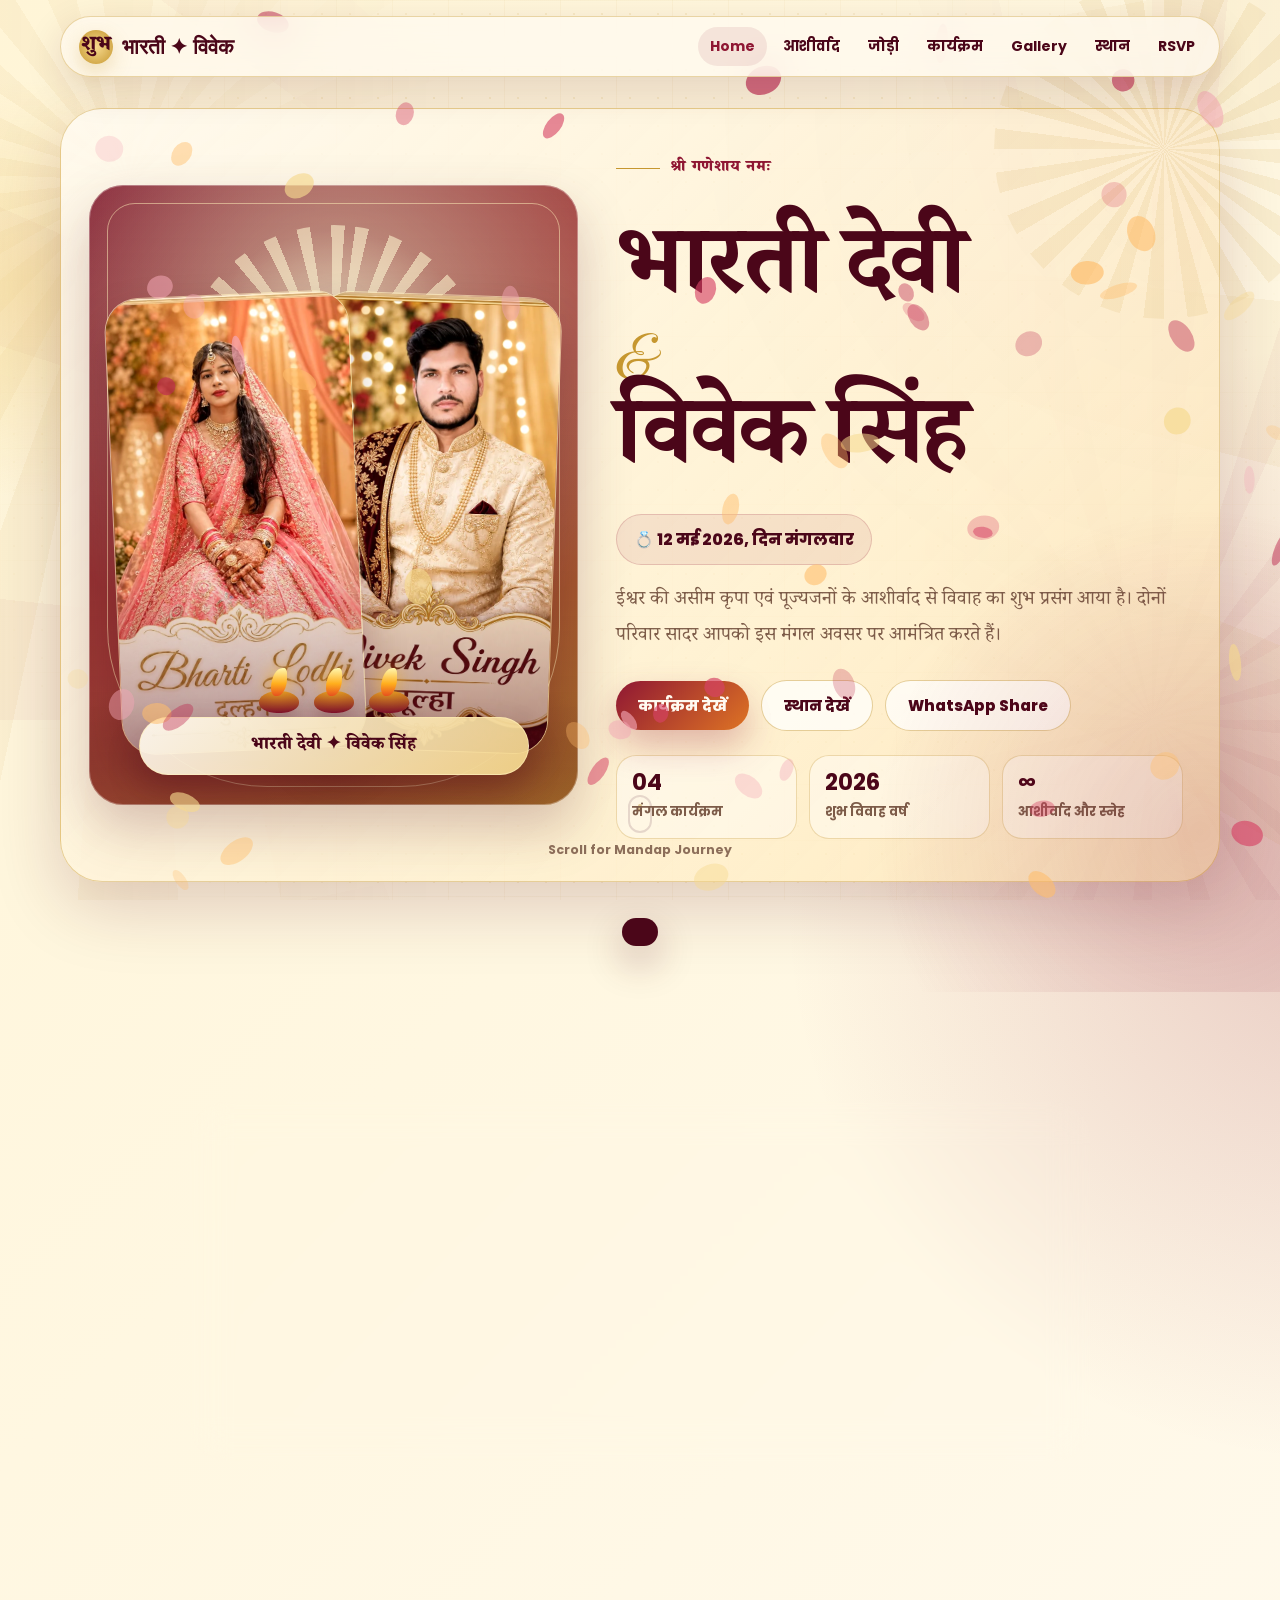
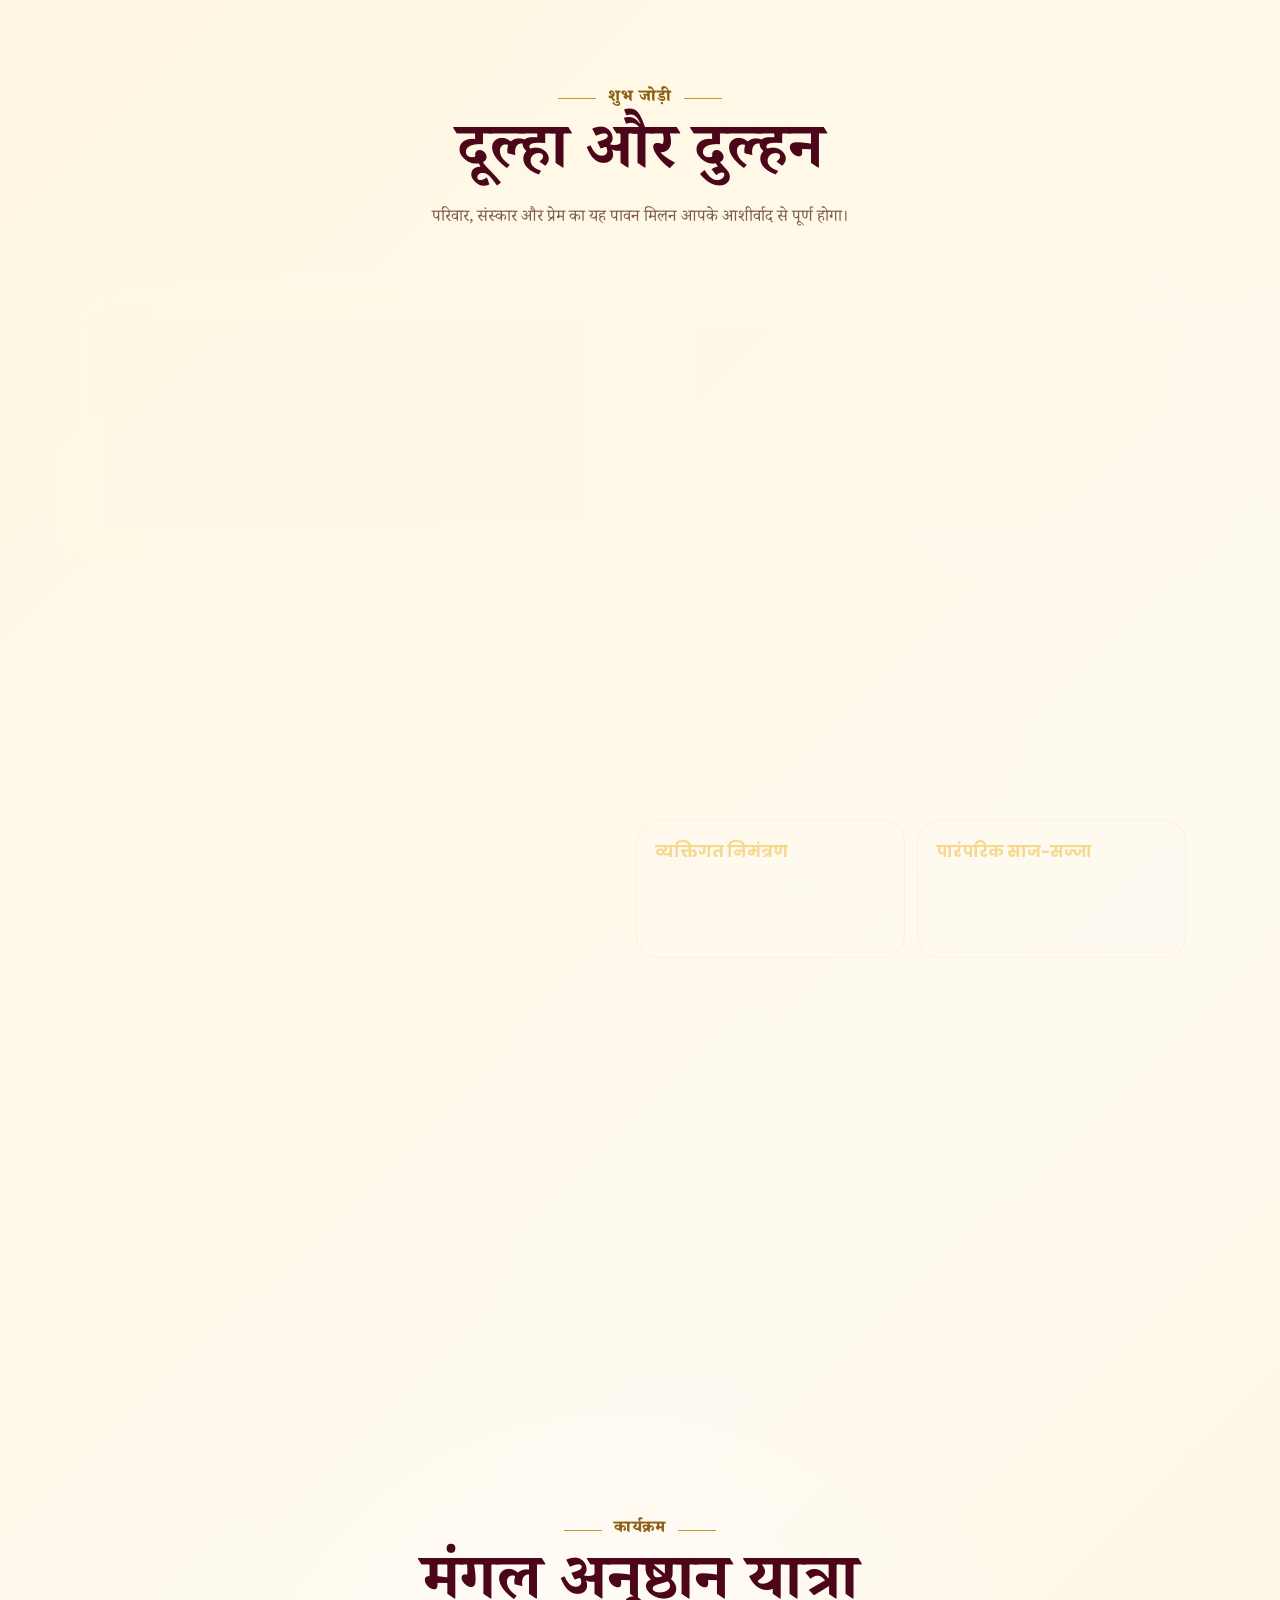
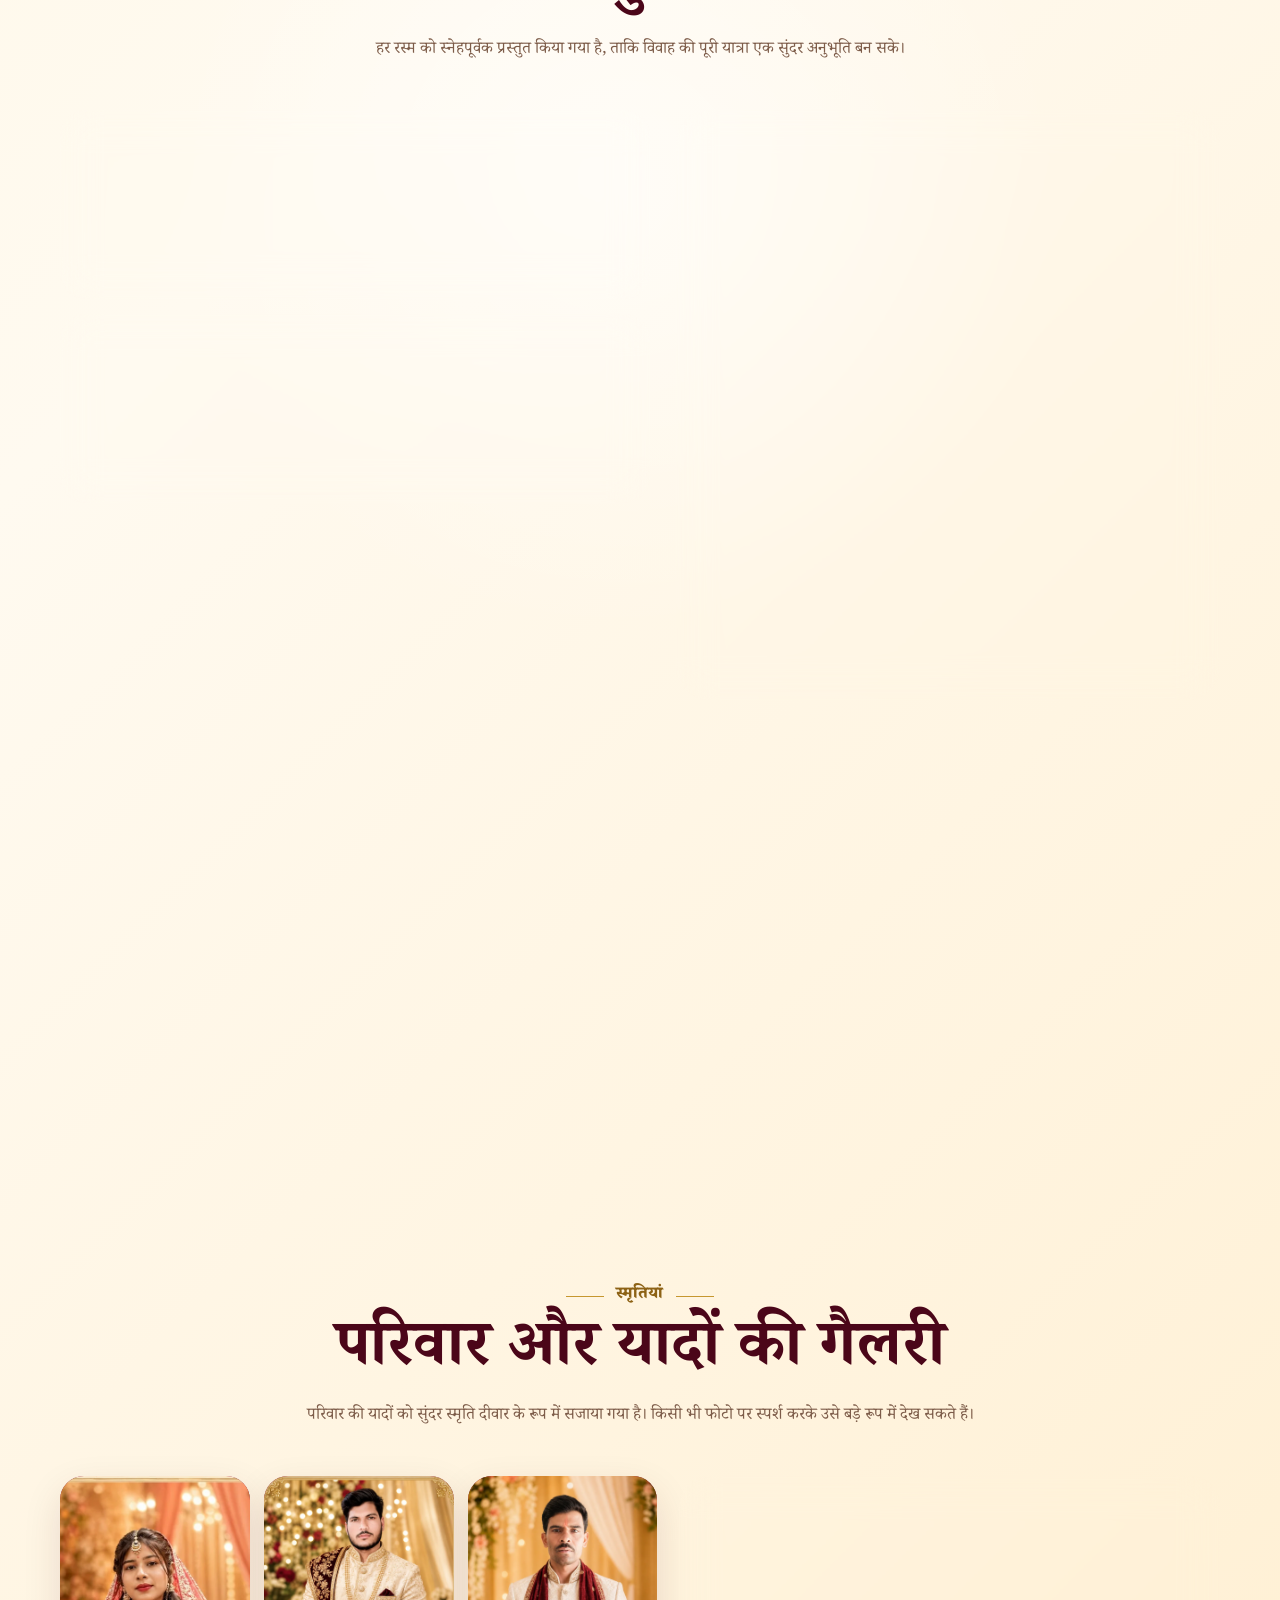
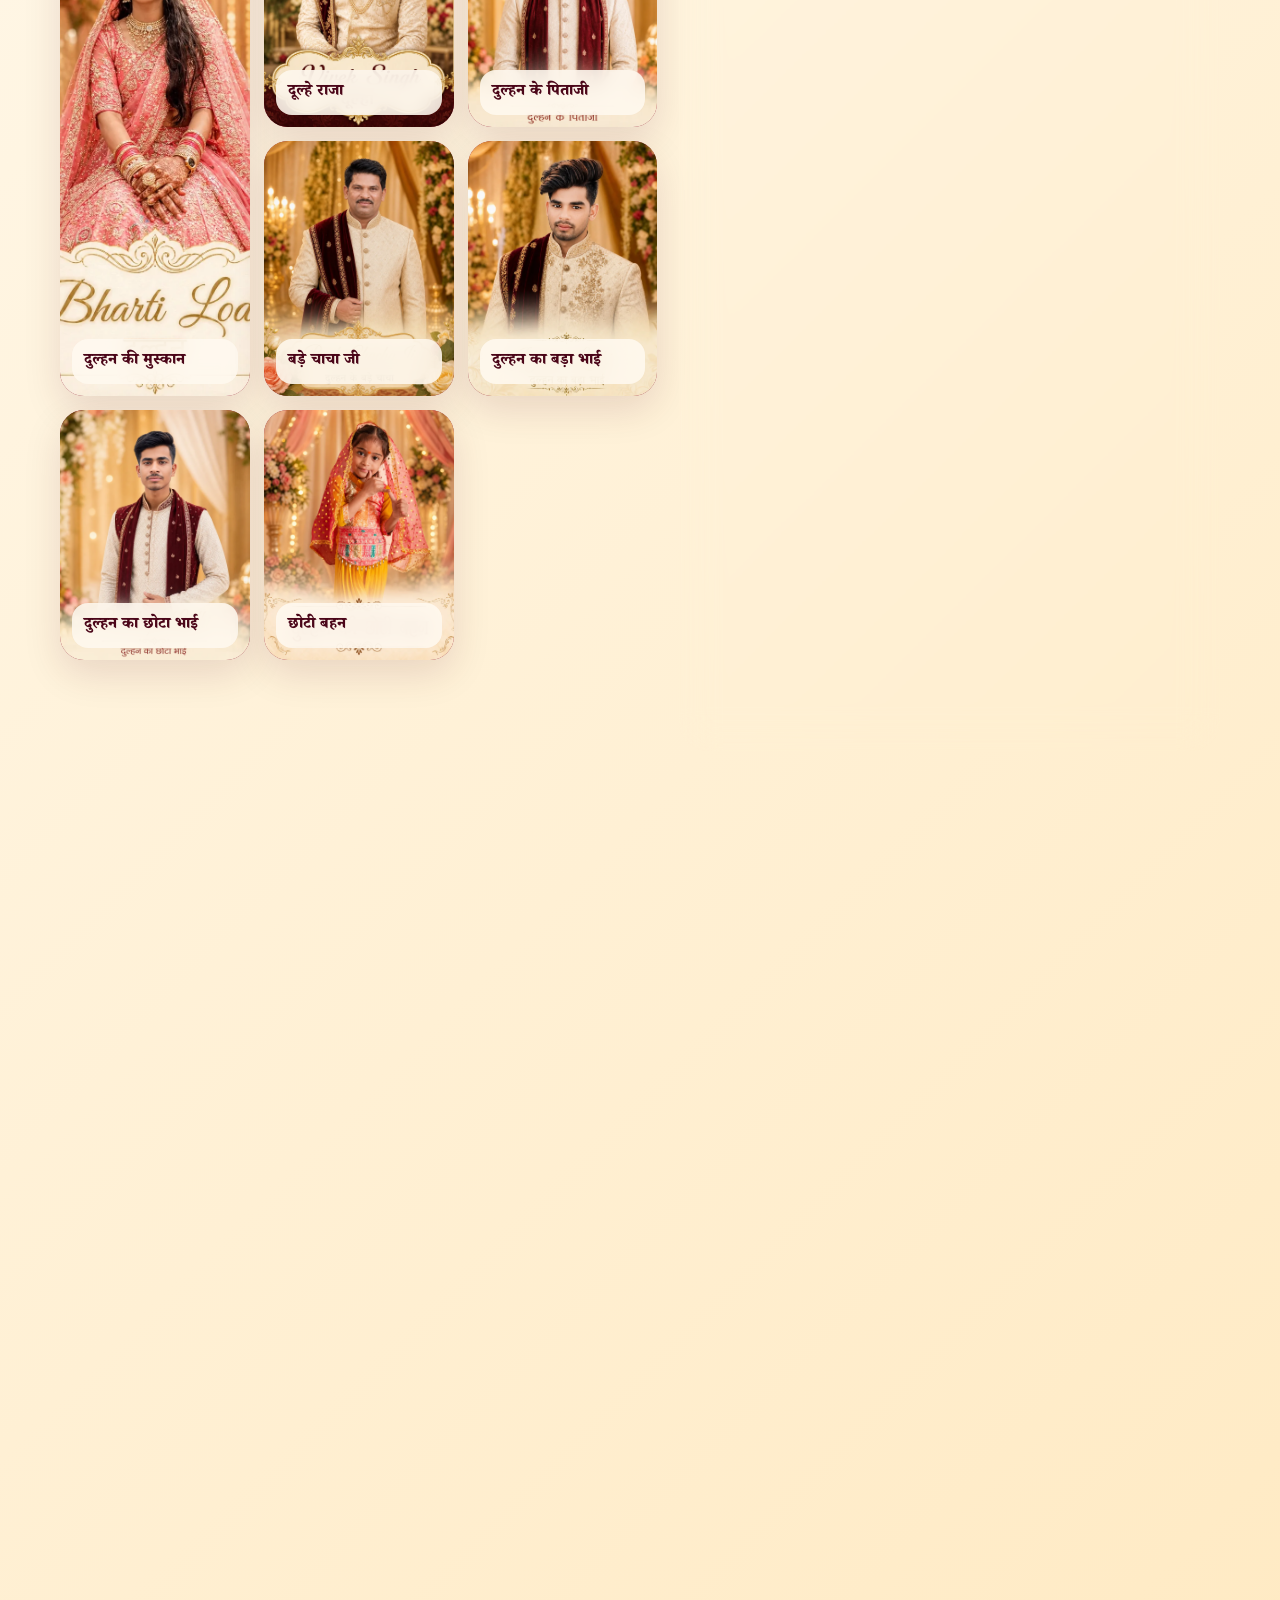
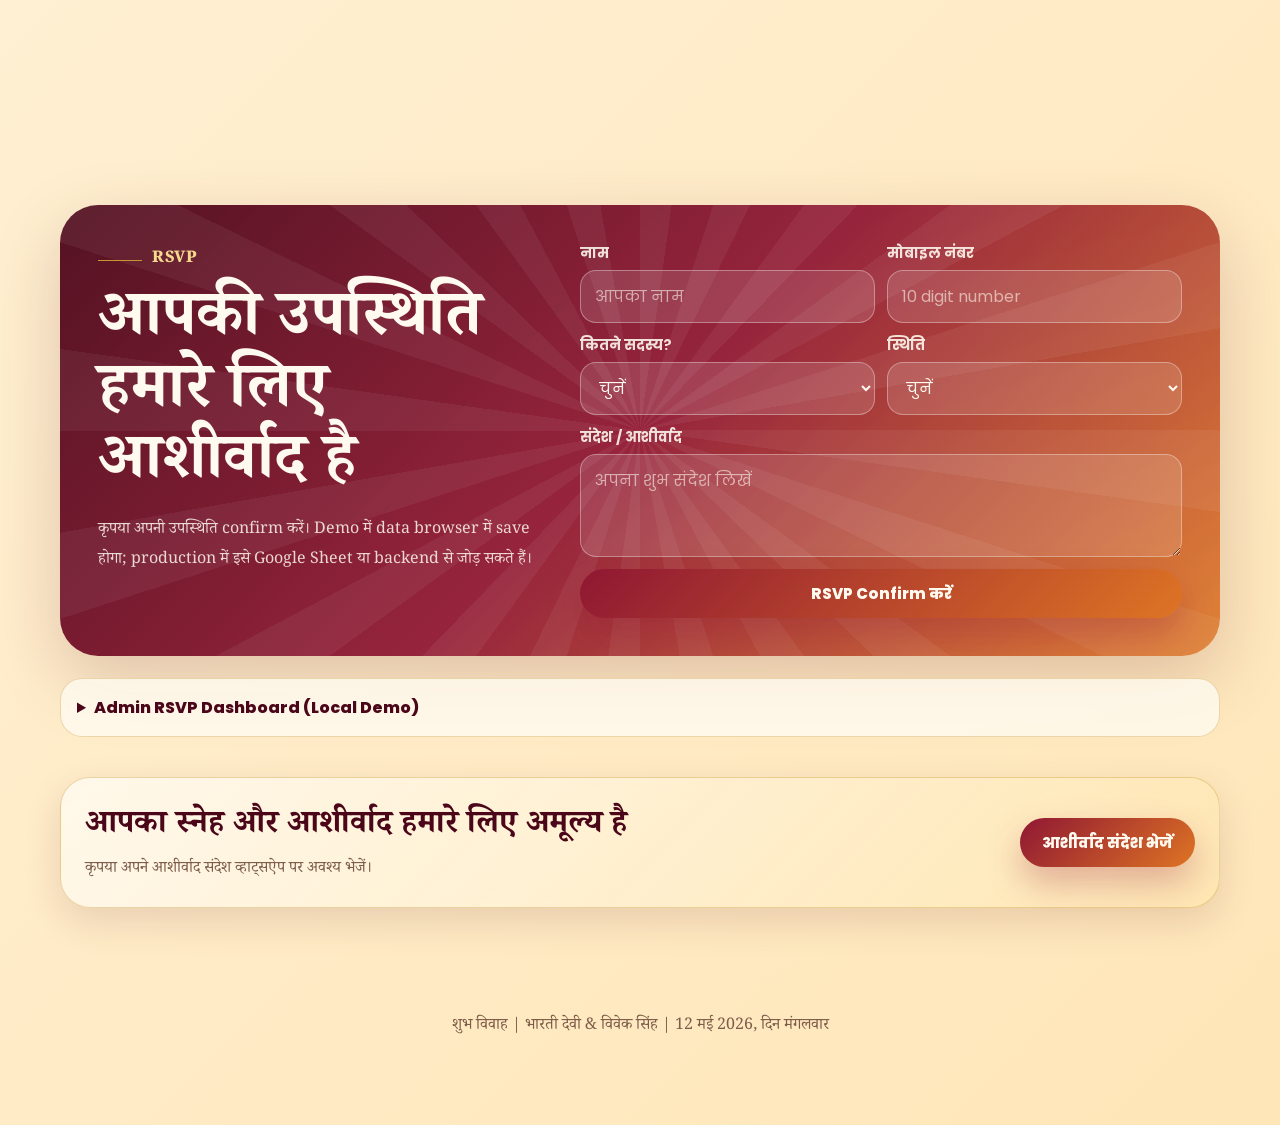
==== index.html @ b5662335 "Add index.html for GitHub Pages" ====
<!doctype html>
<html lang="hi">
  <head>
    <meta charset="UTF-8" />
    <meta name="viewport" content="width=device-width, initial-scale=1.0" />
    <meta
      name="description"
      content="भारती देवी और विवेक सिंह के शुभ विवाह का प्रीमियम डिजिटल निमंत्रण"
    />
    <meta name="theme-color" content="#5c0d22" />
    <title>भारती देवी & विवेक सिंह | Royal Wedding Invitation</title>
    <link rel="preconnect" href="https://fonts.googleapis.com" />
    <link rel="preconnect" href="https://fonts.gstatic.com" crossorigin />
    <link
      href="https://fonts.googleapis.com/css2?family=Cormorant+Garamond:wght@500;600;700&family=Great+Vibes&family=Noto+Serif+Devanagari:wght@400;500;600;700;800&family=Poppins:wght@300;400;500;600;700&display=swap"
      rel="stylesheet"
    />
    <!-- Google Analytics 4 -->
    <script
      async
      src="https://www.googletagmanager.com/gtag/js?id=G-B9P2CYPJGY"
    ></script>
    <script>
      window.dataLayer = window.dataLayer || [];
      function gtag() {
        dataLayer.push(arguments);
      }
      gtag("js", new Date());
      gtag("config", "G-B9P2CYPJGY");
    </script>
    <style>
      :root {
        --ivory: #fffaf0;
        --cream: #fff4d8;
        --sandal: #ffe5ae;
        --gold: #c6972f;
        --gold-soft: #f6d98e;
        --gold-dark: #8d6215;
        --maroon: #8f1733;
        --maroon-deep: #4b0619;
        --rose: #d64265;
        --orange: #de7424;
        --leaf: #31583a;
        --ink: #2b1719;
        --muted: #7d5c49;
        --line: rgba(198, 151, 47, 0.36);
        --glass: rgba(255, 250, 240, 0.82);
        --shadow: 0 24px 70px rgba(75, 6, 25, 0.18);
        --soft-shadow: 0 14px 38px rgba(75, 6, 25, 0.12);
        --radius-xl: 34px;
        --radius-lg: 26px;
        --section: 110px;
        --base-scale: 0;
        --pillar-scale: 0;
        --roof-scale: 0;
        --garland-scale: 0;
        --mandap-glow: 0.2;
        --rx: 0deg;
        --ry: 0deg;
      }

      * {
        box-sizing: border-box;
        margin: 0;
        padding: 0;
      }
      html {
        scroll-behavior: smooth;
      }
      body {
        min-height: 100vh;
        font-family:
          "Poppins",
          system-ui,
          -apple-system,
          BlinkMacSystemFont,
          "Segoe UI",
          sans-serif;
        color: var(--ink);
        background:
          radial-gradient(
            circle at 5% -10%,
            rgba(246, 217, 142, 0.8),
            transparent 32rem
          ),
          radial-gradient(
            circle at 105% 12%,
            rgba(143, 23, 51, 0.2),
            transparent 35rem
          ),
          radial-gradient(
            circle at 48% 45%,
            rgba(255, 255, 255, 0.58),
            transparent 28rem
          ),
          linear-gradient(135deg, #fff5d7 0%, #fffaf0 42%, #ffe6b8 100%);
        overflow-x: hidden;
      }
      body::before {
        content: "";
        position: fixed;
        inset: 0;
        z-index: -3;
        pointer-events: none;
        background-image:
          radial-gradient(
            circle at center,
            rgba(198, 151, 47, 0.12) 0 1px,
            transparent 1px
          ),
          linear-gradient(rgba(198, 151, 47, 0.055) 1px, transparent 1px),
          linear-gradient(90deg, rgba(198, 151, 47, 0.055) 1px, transparent 1px);
        background-size:
          28px 28px,
          56px 56px,
          56px 56px;
        mask-image: radial-gradient(
          circle at center,
          black 0 56%,
          transparent 88%
        );
      }
      body::after {
        content: "";
        position: fixed;
        inset: 0;
        z-index: -2;
        pointer-events: none;
        opacity: 0.5;
        background:
          repeating-conic-gradient(
            from 0deg at 10% 20%,
            rgba(198, 151, 47, 0.13) 0deg 8deg,
            transparent 8deg 16deg
          ),
          repeating-conic-gradient(
            from 18deg at 90% 80%,
            rgba(143, 23, 51, 0.08) 0deg 6deg,
            transparent 6deg 18deg
          );
        filter: blur(0.2px);
        mask-image: linear-gradient(
          90deg,
          black,
          transparent 36%,
          transparent 64%,
          black
        );
      }

      a {
        color: inherit;
      }
      img {
        max-width: 100%;
        display: block;
      }
      button,
      input,
      select,
      textarea {
        font: inherit;
      }
      ::selection {
        background: rgba(143, 23, 51, 0.18);
        color: var(--maroon-deep);
      }

      .skip-link {
        position: fixed;
        top: 12px;
        left: 12px;
        z-index: 2000;
        padding: 10px 14px;
        border-radius: 999px;
        background: var(--maroon-deep);
        color: var(--ivory);
        transform: translateY(-150%);
        transition: transform 0.2s ease;
      }
      .skip-link:focus {
        transform: translateY(0);
      }

      .opening-gate {
        position: fixed;
        inset: 0;
        display: grid;
        place-items: center;
        overflow: hidden;
        z-index: 1000;
        color: var(--ivory);
        background:
          radial-gradient(
            circle at 50% 35%,
            rgba(246, 217, 142, 0.28),
            transparent 20rem
          ),
          linear-gradient(145deg, #350610, #650d25 46%, #21070d);
        transition:
          opacity 900ms ease,
          visibility 900ms ease;
      }
      .opening-gate::before,
      .opening-gate::after {
        content: "";
        position: absolute;
        top: 0;
        bottom: 0;
        width: 52%;
        background:
          linear-gradient(
            90deg,
            rgba(20, 0, 6, 0.18),
            transparent 26%,
            rgba(255, 255, 255, 0.05) 50%,
            transparent 72%,
            rgba(20, 0, 6, 0.22)
          ),
          repeating-linear-gradient(
            90deg,
            rgba(255, 231, 167, 0.08) 0 2px,
            transparent 2px 46px
          ),
          linear-gradient(160deg, #5b0920, #9f1b3a 50%, #5c081f);
        box-shadow: inset 0 0 90px rgba(0, 0, 0, 0.32);
        transition: transform 1300ms cubic-bezier(0.77, 0, 0.18, 1);
      }
      .opening-gate::before {
        left: 0;
        transform-origin: left center;
      }
      .opening-gate::after {
        right: 0;
        transform-origin: right center;
      }
      body.invitation-open .opening-gate {
        opacity: 0;
        visibility: hidden;
        pointer-events: none;
      }
      body.invitation-open .opening-gate::before {
        transform: translateX(-104%);
      }
      body.invitation-open .opening-gate::after {
        transform: translateX(104%);
      }
      .opening-card {
        position: relative;
        z-index: 2;
        width: min(540px, calc(100% - 34px));
        padding: 36px 28px;
        text-align: center;
        border-radius: 30px;
        border: 1px solid rgba(246, 217, 142, 0.42);
        background: rgba(48, 6, 18, 0.48);
        backdrop-filter: blur(14px);
        box-shadow:
          0 30px 80px rgba(0, 0, 0, 0.36),
          inset 0 0 0 1px rgba(255, 255, 255, 0.08);
        animation: gateFloat 4.6s ease-in-out infinite;
      }
      .opening-card::before {
        content: "";
        position: absolute;
        inset: -52px;
        border-radius: 50%;
        background: repeating-conic-gradient(
          rgba(246, 217, 142, 0.18) 0deg 7deg,
          transparent 7deg 16deg
        );
        z-index: -1;
        animation: spin 28s linear infinite;
        mask-image: radial-gradient(
          circle,
          transparent 0 38%,
          black 39% 56%,
          transparent 57%
        );
      }
      .opening-om {
        width: 96px;
        height: 96px;
        margin: 0 auto 18px;
        display: grid;
        place-items: center;
        border-radius: 50%;
        font-family: "Noto Serif Devanagari", serif;
        font-size: 3.4rem;
        color: var(--maroon-deep);
        background: radial-gradient(
          circle at 35% 25%,
          #fff7ce,
          #dba943 60%,
          #9a6b17
        );
        box-shadow:
          0 0 36px rgba(246, 217, 142, 0.58),
          inset 0 0 0 2px rgba(93, 7, 31, 0.22);
      }
      .opening-card p {
        color: rgba(255, 250, 240, 0.78);
        line-height: 1.8;
      }
      .opening-card h2 {
        font-family: "Noto Serif Devanagari", serif;
        font-size: clamp(2.1rem, 7vw, 4.2rem);
        line-height: 1.08;
        margin-bottom: 10px;
        text-shadow: 0 10px 28px rgba(0, 0, 0, 0.26);
      }

      .scroll-progress {
        position: fixed;
        top: 0;
        left: 0;
        height: 4px;
        width: 0%;
        z-index: 900;
        background: linear-gradient(
          90deg,
          var(--gold),
          var(--rose),
          var(--orange)
        );
        box-shadow: 0 0 16px rgba(198, 151, 47, 0.8);
      }
      #petalCanvas {
        position: fixed;
        inset: 0;
        width: 100%;
        height: 100%;
        pointer-events: none;
        z-index: 20;
      }
      .cursor-glow {
        position: fixed;
        width: 280px;
        height: 280px;
        border-radius: 50%;
        pointer-events: none;
        z-index: -1;
        transform: translate(-50%, -50%);
        background: radial-gradient(
          circle,
          rgba(246, 217, 142, 0.26),
          transparent 65%
        );
        opacity: 0;
        transition: opacity 0.25s ease;
      }

      .container {
        width: min(1160px, calc(100% - 34px));
        margin: 0 auto;
      }
      section {
        position: relative;
        padding: var(--section) 0;
      }
      .section-heading {
        text-align: center;
        margin-bottom: 44px;
      }
      .section-heading .small {
        display: inline-flex;
        align-items: center;
        gap: 12px;
        margin-bottom: 8px;
        color: var(--gold-dark);
        font-family: "Noto Serif Devanagari", serif;
        font-weight: 800;
        letter-spacing: 0.04em;
      }
      .section-heading .small::before,
      .section-heading .small::after {
        content: "";
        width: 38px;
        height: 1px;
        background: var(--gold);
      }
      .section-heading h2 {
        font-family: "Noto Serif Devanagari", serif;
        font-size: clamp(2.15rem, 5vw, 4.6rem);
        line-height: 1.1;
        color: var(--maroon-deep);
        margin-bottom: 12px;
      }
      .section-heading p {
        max-width: 760px;
        margin: 0 auto;
        font-family: "Noto Serif Devanagari", serif;
        font-size: 1.04rem;
        color: var(--muted);
        line-height: 1.8;
      }
      .card {
        border: 1px solid var(--line);
        border-radius: var(--radius-lg);
        background: var(--glass);
        box-shadow: var(--soft-shadow);
        backdrop-filter: blur(18px);
      }
      .gold-frame {
        position: relative;
        overflow: hidden;
      }
      .gold-frame::before {
        content: "";
        position: absolute;
        inset: 10px;
        border-radius: calc(var(--radius-lg) - 9px);
        border: 1px solid rgba(198, 151, 47, 0.42);
        pointer-events: none;
      }
      .gold-frame::after {
        content: "";
        position: absolute;
        width: 220px;
        height: 220px;
        right: -100px;
        top: -100px;
        border-radius: 50%;
        background: repeating-conic-gradient(
          rgba(198, 151, 47, 0.18) 0deg 8deg,
          transparent 8deg 17deg
        );
        pointer-events: none;
        animation: spin 36s linear infinite;
      }

      .btn {
        position: relative;
        display: inline-flex;
        align-items: center;
        justify-content: center;
        gap: 8px;
        min-height: 46px;
        padding: 13px 22px;
        border-radius: 999px;
        border: none;
        cursor: pointer;
        text-decoration: none;
        font-weight: 800;
        font-size: 0.95rem;
        transition:
          transform 0.22s ease,
          box-shadow 0.22s ease,
          background 0.22s ease;
        isolation: isolate;
        overflow: hidden;
      }
      .btn::after {
        content: "";
        position: absolute;
        inset: 0;
        transform: translateX(-110%) skewX(-16deg);
        background: linear-gradient(
          90deg,
          transparent,
          rgba(255, 255, 255, 0.35),
          transparent
        );
        transition: transform 0.75s ease;
        z-index: -1;
      }
      .btn:hover::after {
        transform: translateX(110%) skewX(-16deg);
      }
      .btn:hover {
        transform: translateY(-3px);
      }
      .btn-primary {
        color: #fffaf0;
        background: linear-gradient(135deg, var(--maroon), var(--orange));
        box-shadow: 0 16px 34px rgba(143, 23, 51, 0.28);
      }
      .btn-secondary {
        color: var(--maroon-deep);
        border: 1px solid rgba(198, 151, 47, 0.46);
        background: rgba(255, 255, 255, 0.72);
      }
      .btn-dark {
        color: var(--ivory);
        background: rgba(75, 6, 25, 0.88);
        border: 1px solid rgba(246, 217, 142, 0.36);
      }
      .action-row {
        display: flex;
        flex-wrap: wrap;
        gap: 12px;
        align-items: center;
      }

      .nav {
        position: fixed;
        top: 16px;
        left: 50%;
        transform: translateX(-50%);
        width: min(1160px, calc(100% - 28px));
        z-index: 800;
        display: flex;
        align-items: center;
        justify-content: space-between;
        gap: 12px;
        padding: 10px 12px 10px 18px;
        border: 1px solid rgba(198, 151, 47, 0.38);
        border-radius: 999px;
        background: rgba(255, 250, 240, 0.74);
        backdrop-filter: blur(18px);
        box-shadow: 0 12px 38px rgba(75, 6, 25, 0.14);
      }
      .brand {
        display: inline-flex;
        align-items: center;
        gap: 9px;
        font-family: "Cormorant Garamond", serif;
        font-weight: 800;
        font-size: 1.32rem;
        color: var(--maroon-deep);
        text-decoration: none;
        white-space: nowrap;
      }
      .brand-mark {
        width: 34px;
        height: 34px;
        display: grid;
        place-items: center;
        border-radius: 50%;
        background: radial-gradient(circle, var(--gold-soft), var(--gold));
        color: var(--maroon-deep);
        font-family: "Noto Serif Devanagari", serif;
        box-shadow: 0 8px 20px rgba(198, 151, 47, 0.28);
      }
      .nav-links {
        display: flex;
        align-items: center;
        gap: 4px;
      }
      .nav-links a {
        padding: 9px 12px;
        border-radius: 999px;
        color: var(--maroon-deep);
        text-decoration: none;
        font-size: 0.88rem;
        font-weight: 700;
        transition:
          background 0.2s ease,
          color 0.2s ease;
      }
      .nav-links a:hover,
      .nav-links a.active {
        background: rgba(143, 23, 51, 0.09);
        color: var(--maroon);
      }
      .menu-toggle {
        display: none;
        width: 44px;
        height: 44px;
        border-radius: 50%;
        border: 1px solid var(--line);
        background: rgba(255, 255, 255, 0.82);
        color: var(--maroon-deep);
        font-size: 1.15rem;
        cursor: pointer;
      }

      .hero {
        min-height: 100vh;
        display: grid;
        align-items: center;
        padding-top: 108px;
        overflow: hidden;
      }
      .hero::before {
        content: "";
        position: absolute;
        inset: 8% auto auto -180px;
        width: 420px;
        height: 420px;
        border-radius: 50%;
        background: radial-gradient(
          circle,
          rgba(246, 217, 142, 0.52),
          transparent 70%
        );
        animation: slowPulse 6s ease-in-out infinite alternate;
      }
      .hero::after {
        content: "";
        position: absolute;
        right: -240px;
        bottom: -160px;
        width: 640px;
        height: 640px;
        border-radius: 50%;
        background: radial-gradient(
          circle,
          rgba(143, 23, 51, 0.18),
          transparent 72%
        );
        animation: slowPulse 7s ease-in-out infinite alternate-reverse;
      }
      .hero-shell {
        position: relative;
        display: grid;
        grid-template-columns: minmax(350px, 0.92fr) minmax(0, 1.08fr);
        gap: 38px;
        align-items: center;
        padding: 28px;
        border-radius: 42px;
        border: 1px solid rgba(198, 151, 47, 0.42);
        background:
          linear-gradient(
            135deg,
            rgba(255, 250, 240, 0.9),
            rgba(255, 232, 181, 0.72)
          ),
          radial-gradient(
            circle at top right,
            rgba(143, 23, 51, 0.12),
            transparent 40%
          );
        box-shadow: var(--shadow);
        transform-style: preserve-3d;
        transform: perspective(1300px) rotateX(var(--rx)) rotateY(var(--ry));
        transition: transform 0.15s ease;
      }
      .hero-shell .corner-motif {
        position: absolute;
        width: 340px;
        height: 340px;
        right: -115px;
        top: -130px;
        opacity: 0.33;
        border-radius: 50%;
        background: repeating-conic-gradient(
          rgba(198, 151, 47, 0.32) 0deg 7deg,
          transparent 7deg 15deg
        );
        animation: spin 42s linear infinite;
        pointer-events: none;
      }
      .hero-visual {
        position: relative;
        min-height: 620px;
        border-radius: 34px;
        overflow: hidden;
        background:
          linear-gradient(180deg, rgba(52, 7, 18, 0.18), rgba(52, 7, 18, 0.34)),
          radial-gradient(
            circle at 50% 22%,
            rgba(255, 244, 204, 0.78),
            transparent 22rem
          ),
          linear-gradient(145deg, #8f1733, #c24d42 52%, #d89a34);
        box-shadow:
          inset 0 0 0 1px rgba(255, 255, 255, 0.32),
          0 24px 54px rgba(75, 6, 25, 0.22);
        transform: translateZ(30px);
      }
      .hero-visual::before {
        content: "";
        position: absolute;
        inset: 18px;
        border: 1px solid rgba(255, 239, 185, 0.52);
        border-radius: 28px 28px 160px 160px;
        pointer-events: none;
      }
      .hero-visual::after {
        content: "";
        position: absolute;
        inset: auto -20% -6% -20%;
        height: 170px;
        background: radial-gradient(
          ellipse at center,
          rgba(75, 6, 25, 0.38),
          transparent 70%
        );
      }
      .sun-halo {
        position: absolute;
        top: 40px;
        left: 50%;
        width: 310px;
        height: 310px;
        transform: translateX(-50%);
        border-radius: 50%;
        background:
          repeating-conic-gradient(
            from 8deg,
            rgba(255, 236, 167, 0.58) 0deg 5deg,
            transparent 5deg 13deg
          ),
          radial-gradient(
            circle,
            rgba(255, 240, 177, 0.74),
            rgba(255, 240, 177, 0.16) 52%,
            transparent 68%
          );
        animation: spin 55s linear infinite;
        mix-blend-mode: screen;
      }
      .portrait-stage {
        position: absolute;
        inset: 78px 24px 54px;
        display: grid;
        align-items: end;
        justify-content: center;
        grid-template-columns: 1fr 1fr;
        gap: 0;
        z-index: 2;
      }
      .hero-person {
        position: relative;
        align-self: end;
        border-radius: 34px;
        overflow: hidden;
        border: 1px solid rgba(255, 239, 185, 0.55);
        background: rgba(255, 250, 240, 0.12);
        box-shadow: 0 22px 42px rgba(75, 6, 25, 0.28);
        transform: translateY(0) rotate(var(--rot));
        animation: portraitFloat 4.8s ease-in-out infinite alternate;
      }
      .hero-person img {
        width: 100%;
        height: 455px;
        object-fit: cover;
        object-position: center top;
        filter: saturate(1.05) contrast(1.02);
      }
      .hero-person.bride {
        --rot: -2.5deg;
        margin-right: -24px;
        z-index: 3;
      }
      .hero-person.groom {
        --rot: 2deg;
        margin-left: -24px;
        z-index: 2;
        animation-delay: -0.8s;
      }
      .hero-person::after {
        content: "";
        position: absolute;
        inset: 0;
        background: linear-gradient(
          180deg,
          transparent 58%,
          rgba(75, 6, 25, 0.45)
        );
        pointer-events: none;
      }
      .name-ribbon {
        position: absolute;
        left: 50%;
        bottom: 30px;
        z-index: 5;
        transform: translateX(-50%);
        width: min(84%, 390px);
        padding: 14px 18px;
        text-align: center;
        border-radius: 999px;
        border: 1px solid rgba(255, 239, 185, 0.62);
        background: linear-gradient(
          135deg,
          rgba(255, 250, 240, 0.92),
          rgba(246, 217, 142, 0.92)
        );
        color: var(--maroon-deep);
        box-shadow: 0 16px 34px rgba(75, 6, 25, 0.24);
        font-family: "Noto Serif Devanagari", serif;
        font-weight: 800;
        font-size: 1.12rem;
      }
      .diya-row {
        position: absolute;
        left: 50%;
        bottom: 92px;
        z-index: 4;
        display: flex;
        gap: 15px;
        transform: translateX(-50%);
      }
      .diya {
        width: 40px;
        height: 22px;
        border-radius: 50% 50% 45% 45%;
        background: linear-gradient(180deg, #d88e20, #7e0f2b);
        box-shadow: 0 12px 18px rgba(75, 6, 25, 0.26);
        position: relative;
      }
      .diya::before {
        content: "";
        position: absolute;
        left: 50%;
        top: -23px;
        width: 16px;
        height: 28px;
        transform: translateX(-50%);
        border-radius: 80% 20% 70% 30%;
        background: linear-gradient(180deg, #fff7ae, #ffae1d 56%, #e6501e);
        filter: drop-shadow(0 0 10px rgba(255, 186, 36, 0.82));
        animation: flame 1.4s ease-in-out infinite alternate;
      }
      .hero-content {
        position: relative;
        z-index: 2;
        transform: translateZ(45px);
        padding: 14px 8px 14px 0;
      }
      .eyebrow {
        display: inline-flex;
        align-items: center;
        gap: 10px;
        color: var(--maroon);
        font-family: "Noto Serif Devanagari", serif;
        font-weight: 800;
        letter-spacing: 0.04em;
        margin-bottom: 14px;
      }
      .eyebrow::before {
        content: "";
        width: 44px;
        height: 1px;
        background: var(--gold);
      }
      .personal-greeting {
        min-height: 30px;
        margin-bottom: 5px;
        color: var(--gold-dark);
        font-family: "Noto Serif Devanagari", serif;
        font-weight: 700;
      }
      .hero h1 {
        font-family: "Noto Serif Devanagari", serif;
        color: var(--maroon-deep);
        font-size: clamp(3.1rem, 7.6vw, 7.2rem);
        line-height: 0.98;
        margin-bottom: 18px;
        letter-spacing: -0.035em;
      }
      .hero h1 .amp {
        display: block;
        font-family: "Great Vibes", cursive;
        font-weight: 400;
        font-size: 0.62em;
        color: var(--gold);
        margin: 8px 0;
        letter-spacing: 0;
      }
      .date-pill {
        display: inline-flex;
        align-items: center;
        gap: 10px;
        margin-bottom: 18px;
        padding: 12px 17px;
        border-radius: 999px;
        border: 1px solid rgba(143, 23, 51, 0.18);
        background: rgba(143, 23, 51, 0.08);
        color: var(--maroon-deep);
        font-weight: 800;
      }
      .hero-subtitle {
        max-width: 640px;
        margin-bottom: 24px;
        font-family: "Noto Serif Devanagari", serif;
        color: var(--muted);
        font-size: clamp(1.05rem, 1.5vw, 1.22rem);
        line-height: 1.9;
      }
      .hero-stats {
        display: grid;
        grid-template-columns: repeat(3, minmax(0, 1fr));
        gap: 12px;
        margin-top: 24px;
      }
      .stat-card {
        padding: 15px;
        border-radius: 20px;
        border: 1px solid rgba(198, 151, 47, 0.32);
        background: rgba(255, 255, 255, 0.42);
      }
      .stat-card strong {
        display: block;
        color: var(--maroon-deep);
        font-size: 1.42rem;
        line-height: 1;
        margin-bottom: 5px;
      }
      .stat-card span {
        color: var(--muted);
        font-size: 0.82rem;
        font-weight: 700;
      }
      .scroll-cue {
        position: absolute;
        left: 50%;
        bottom: 22px;
        transform: translateX(-50%);
        display: grid;
        justify-items: center;
        gap: 8px;
        color: var(--muted);
        font-size: 0.78rem;
        font-weight: 700;
        opacity: 0.88;
      }
      .scroll-cue i {
        width: 24px;
        height: 38px;
        border: 2px solid rgba(75, 6, 25, 0.28);
        border-radius: 999px;
        position: relative;
      }
      .scroll-cue i::before {
        content: "";
        position: absolute;
        left: 50%;
        top: 7px;
        width: 4px;
        height: 7px;
        border-radius: 999px;
        background: var(--gold);
        transform: translateX(-50%);
        animation: wheel 1.5s ease-in-out infinite;
      }

      .blessing-card {
        position: relative;
        max-width: 900px;
        margin: 0 auto;
        padding: 44px;
        text-align: center;
        border-radius: 36px;
        overflow: hidden;
      }
      .blessing-card::before {
        content: "";
        position: absolute;
        left: 50%;
        top: -120px;
        width: 360px;
        height: 360px;
        border-radius: 50%;
        transform: translateX(-50%);
        background: radial-gradient(
          circle,
          rgba(246, 217, 142, 0.46),
          transparent 70%
        );
        pointer-events: none;
      }
      .om-symbol {
        position: relative;
        width: 96px;
        height: 96px;
        margin: 0 auto 20px;
        display: grid;
        place-items: center;
        border-radius: 50%;
        font-family: "Noto Serif Devanagari", serif;
        font-size: 3.2rem;
        color: var(--maroon);
        background: radial-gradient(
          circle at 38% 32%,
          #fff7d5,
          #f2c96b 62%,
          #b17a1c
        );
        box-shadow:
          0 0 0 8px rgba(198, 151, 47, 0.12),
          0 20px 42px rgba(198, 151, 47, 0.24);
      }
      .mantra {
        position: relative;
        font-family: "Noto Serif Devanagari", serif;
        font-size: clamp(1.28rem, 2.4vw, 1.86rem);
        line-height: 1.85;
        color: var(--maroon-deep);
        font-weight: 800;
      }
      .muted-text {
        font-family: "Noto Serif Devanagari", serif;
        color: var(--muted);
        line-height: 1.8;
        margin-top: 14px;
      }

      .couple-grid {
        display: grid;
        grid-template-columns: repeat(2, minmax(0, 1fr));
        gap: 24px;
      }
      .person-card {
        position: relative;
        display: grid;
        grid-template-columns: 190px 1fr;
        gap: 24px;
        align-items: center;
        padding: 24px;
        border-radius: 32px;
        overflow: hidden;
      }
      .person-card:hover .person-photo img {
        transform: scale(1.04);
      }
      .person-photo {
        position: relative;
        aspect-ratio: 4 / 5;
        border-radius: 999px 999px 28px 28px;
        overflow: hidden;
        border: 1px solid rgba(198, 151, 47, 0.48);
        box-shadow: 0 18px 36px rgba(75, 6, 25, 0.16);
        background: linear-gradient(140deg, var(--maroon), var(--gold));
      }
      .person-photo img {
        width: 100%;
        height: 100%;
        object-fit: cover;
        object-position: center top;
        transition: transform 0.7s ease;
      }
      .person-copy h3 {
        font-family: "Noto Serif Devanagari", serif;
        font-size: clamp(1.7rem, 3vw, 2.45rem);
        color: var(--maroon-deep);
        line-height: 1.2;
        margin-bottom: 10px;
      }
      .person-copy p {
        font-family: "Noto Serif Devanagari", serif;
        color: var(--muted);
        line-height: 1.76;
      }
      .person-badge {
        display: inline-flex;
        align-items: center;
        gap: 7px;
        margin-bottom: 10px;
        color: var(--gold-dark);
        font-weight: 800;
        font-size: 0.86rem;
      }

      .story-card {
        display: grid;
        grid-template-columns: 0.95fr 1.05fr;
        gap: 26px;
        align-items: stretch;
        padding: 24px;
        border-radius: 38px;
        overflow: hidden;
        background:
          linear-gradient(
            135deg,
            rgba(75, 6, 25, 0.94),
            rgba(143, 23, 51, 0.88)
          ),
          radial-gradient(
            circle at top right,
            rgba(246, 217, 142, 0.35),
            transparent 24rem
          );
        color: var(--ivory);
        box-shadow: var(--shadow);
      }
      .story-copy {
        padding: 28px 24px;
        align-self: center;
      }
      .story-copy h2 {
        font-family: "Noto Serif Devanagari", serif;
        font-size: clamp(2.1rem, 5vw, 4.4rem);
        line-height: 1.1;
        margin-bottom: 16px;
      }
      .story-copy p {
        font-family: "Noto Serif Devanagari", serif;
        line-height: 1.85;
        color: rgba(255, 250, 240, 0.84);
      }
      .feature-list {
        display: grid;
        grid-template-columns: repeat(2, minmax(0, 1fr));
        gap: 12px;
        padding: 10px;
      }
      .feature-card {
        padding: 18px;
        border-radius: 22px;
        border: 1px solid rgba(246, 217, 142, 0.26);
        background: rgba(255, 255, 255, 0.08);
        backdrop-filter: blur(10px);
      }
      .feature-card strong {
        display: block;
        margin-bottom: 7px;
        color: var(--gold-soft);
      }
      .feature-card span {
        color: rgba(255, 250, 240, 0.76);
        font-size: 0.88rem;
        line-height: 1.55;
      }

      .ritual-layout {
        display: grid;
        grid-template-columns: minmax(0, 1.04fr) minmax(320px, 0.96fr);
        gap: 26px;
        align-items: start;
      }
      .ritual-list {
        display: grid;
        gap: 16px;
      }
      .ritual-card {
        position: relative;
        display: grid;
        grid-template-columns: auto 1fr;
        gap: 16px;
        padding: 20px;
        border-radius: 26px;
        overflow: hidden;
        transition:
          transform 0.25s ease,
          box-shadow 0.25s ease;
      }
      .ritual-card:hover {
        transform: translateY(-6px);
        box-shadow: 0 22px 48px rgba(75, 6, 25, 0.14);
      }
      .ritual-icon {
        width: 58px;
        height: 58px;
        display: grid;
        place-items: center;
        border-radius: 20px;
        background: rgba(143, 23, 51, 0.09);
        font-size: 1.8rem;
        box-shadow: inset 0 0 0 1px rgba(198, 151, 47, 0.22);
      }
      .ritual-card h3 {
        font-family: "Noto Serif Devanagari", serif;
        color: var(--maroon-deep);
        font-size: 1.55rem;
        margin-bottom: 4px;
      }
      .ritual-meta {
        color: var(--maroon);
        font-weight: 800;
        font-size: 0.94rem;
        margin-bottom: 7px;
      }
      .ritual-card p {
        font-family: "Noto Serif Devanagari", serif;
        color: var(--muted);
        line-height: 1.72;
      }
      .mini-actions {
        margin-top: 12px;
        display: flex;
        gap: 8px;
        flex-wrap: wrap;
      }
      .mini-btn {
        display: inline-flex;
        align-items: center;
        min-height: 34px;
        padding: 7px 11px;
        border-radius: 999px;
        border: 1px solid rgba(198, 151, 47, 0.36);
        background: rgba(255, 255, 255, 0.62);
        color: var(--maroon-deep);
        text-decoration: none;
        font-weight: 800;
        font-size: 0.78rem;
      }
      .mandap-panel {
        position: sticky;
        top: 102px;
        padding: 22px;
        border-radius: 34px;
        overflow: hidden;
        min-height: 590px;
        display: grid;
        place-items: center;
      }
      .mandap-scene {
        position: relative;
        width: min(100%, 450px);
        aspect-ratio: 1 / 1.12;
        border-radius: 30px;
        overflow: hidden;
        border: 1px solid rgba(198, 151, 47, 0.36);
        background:
          linear-gradient(
            180deg,
            rgba(255, 246, 219, 0.94),
            rgba(255, 225, 164, 0.68)
          ),
          radial-gradient(
            circle at 50% 40%,
            rgba(143, 23, 51, 0.14),
            transparent 54%
          );
        box-shadow: inset 0 0 80px rgba(198, 151, 47, 0.14);
      }
      .mandap-scene::before {
        content: "";
        position: absolute;
        left: 50%;
        top: 42%;
        width: 280px;
        height: 280px;
        border-radius: 50%;
        transform: translate(-50%, -50%);
        opacity: var(--mandap-glow);
        background: radial-gradient(
          circle,
          rgba(246, 217, 142, 0.8),
          transparent 70%
        );
        transition: opacity 0.2s ease;
      }
      .mandap-sun {
        position: absolute;
        left: 50%;
        top: 42px;
        width: 270px;
        height: 270px;
        border-radius: 50%;
        transform: translateX(-50%);
        opacity: 0.22;
        background: repeating-conic-gradient(
          rgba(198, 151, 47, 0.5) 0deg 5deg,
          transparent 5deg 12deg
        );
        animation: spin 48s linear infinite;
      }
      .mandap-base {
        position: absolute;
        left: 12%;
        right: 12%;
        bottom: 68px;
        height: 26px;
        border-radius: 999px;
        background: linear-gradient(180deg, #a62a45, #5b0a20);
        transform: scaleX(var(--base-scale));
        transform-origin: center;
        box-shadow: 0 14px 24px rgba(75, 6, 25, 0.22);
      }
      .mandap-pillar {
        position: absolute;
        bottom: 94px;
        width: 18px;
        height: 210px;
        border-radius: 999px;
        background: linear-gradient(90deg, #9f6a17, #f3cf7a 42%, #9f6a17);
        transform: scaleY(var(--pillar-scale));
        transform-origin: bottom;
        box-shadow: 0 0 22px rgba(198, 151, 47, 0.2);
      }
      .mandap-pillar::before,
      .mandap-pillar::after {
        content: "";
        position: absolute;
        left: 50%;
        transform: translateX(-50%);
        width: 38px;
        height: 14px;
        border-radius: 999px;
        background: linear-gradient(180deg, #f6d98e, #9f6a17);
      }
      .mandap-pillar::before {
        top: -7px;
      }
      .mandap-pillar::after {
        bottom: -7px;
      }
      .mp1 {
        left: 19%;
      }
      .mp2 {
        left: 36%;
      }
      .mp3 {
        right: 36%;
      }
      .mp4 {
        right: 19%;
      }
      .mandap-roof {
        position: absolute;
        left: 16%;
        right: 16%;
        bottom: 303px;
        height: 32px;
        border-radius: 22px 22px 9px 9px;
        background: linear-gradient(180deg, #f7db91, #c18729 56%, #8f1733);
        transform: scaleX(var(--roof-scale));
        transform-origin: center;
        box-shadow: 0 18px 30px rgba(75, 6, 25, 0.18);
      }
      .mandap-roof::before {
        content: "";
        position: absolute;
        left: 50%;
        top: -58px;
        width: 78%;
        height: 64px;
        transform: translateX(-50%);
        clip-path: polygon(50% 0, 100% 100%, 0 100%);
        background: linear-gradient(180deg, #f8dfa0, #b87322 78%);
      }
      .garland {
        position: absolute;
        left: 22%;
        right: 22%;
        bottom: 270px;
        height: 18px;
        border-radius: 999px;
        transform: scaleX(var(--garland-scale));
        opacity: var(--garland-scale);
        background: repeating-radial-gradient(
          circle at 10px 50%,
          #e44368 0 5px,
          #f2c75c 5px 9px,
          transparent 9px 18px
        );
        filter: drop-shadow(0 8px 8px rgba(75, 6, 25, 0.14));
      }
      .mandap-couple {
        position: absolute;
        left: 50%;
        bottom: 96px;
        display: flex;
        gap: 14px;
        transform: translateX(-50%);
        opacity: calc(var(--garland-scale));
        transition: opacity 0.2s ease;
      }
      .mini-person {
        width: 48px;
        height: 78px;
        border-radius: 999px 999px 12px 12px;
        background: linear-gradient(180deg, #f5d291, var(--maroon));
        box-shadow: 0 10px 18px rgba(75, 6, 25, 0.16);
        position: relative;
      }
      .mini-person::before {
        content: "";
        position: absolute;
        left: 50%;
        top: 10px;
        width: 20px;
        height: 20px;
        transform: translateX(-50%);
        border-radius: 50%;
        background: #f0c6a7;
      }
      .mandap-flames {
        position: absolute;
        left: 50%;
        bottom: 78px;
        transform: translateX(-50%);
        display: flex;
        gap: 96px;
        opacity: var(--garland-scale);
      }

      .countdown-wrap {
        display: grid;
        grid-template-columns: repeat(4, minmax(0, 1fr));
        gap: 14px;
        margin-top: 28px;
      }
      .count-box {
        padding: 20px 14px;
        text-align: center;
        border-radius: 24px;
        border: 1px solid rgba(143, 23, 51, 0.14);
        background: rgba(143, 23, 51, 0.07);
      }
      .count-box strong {
        display: block;
        color: var(--maroon-deep);
        font-size: clamp(2rem, 4vw, 3.4rem);
        line-height: 1;
      }
      .count-box span {
        display: block;
        margin-top: 8px;
        color: var(--muted);
        text-transform: uppercase;
        letter-spacing: 0.08em;
        font-size: 0.8rem;
        font-weight: 800;
      }

      .gallery-layout {
        display: grid;
        grid-template-columns: 1.05fr 0.95fr;
        gap: 22px;
        align-items: start;
      }
      .gallery-grid {
        display: grid;
        grid-template-columns: repeat(3, minmax(0, 1fr));
        gap: 14px;
      }
      .gallery-item {
        position: relative;
        border: none;
        border-radius: 24px;
        overflow: hidden;
        min-height: 250px;
        cursor: zoom-in;
        background: var(--maroon);
        box-shadow: var(--soft-shadow);
      }
      .gallery-item:nth-child(1) {
        grid-row: span 2;
        min-height: 520px;
      }
      .gallery-item img {
        width: 100%;
        height: 100%;
        object-fit: cover;
        object-position: center top;
        transition: transform 0.9s ease;
      }
      .gallery-item:hover img {
        transform: scale(1.08);
      }
      .gallery-caption {
        position: absolute;
        left: 12px;
        right: 12px;
        bottom: 12px;
        padding: 10px 12px;
        border-radius: 16px;
        background: rgba(255, 250, 240, 0.86);
        backdrop-filter: blur(10px);
        color: var(--maroon-deep);
        font-family: "Noto Serif Devanagari", serif;
        font-weight: 800;
      }
      .family-panel {
        position: sticky;
        top: 102px;
        padding: 22px;
        border-radius: 30px;
      }
      .family-list {
        display: grid;
        gap: 12px;
      }
      .family-mini {
        display: grid;
        grid-template-columns: 64px 1fr;
        gap: 12px;
        align-items: center;
        padding: 11px;
        border-radius: 20px;
        border: 1px solid rgba(198, 151, 47, 0.26);
        background: rgba(255, 255, 255, 0.44);
      }
      .family-mini img {
        width: 64px;
        height: 64px;
        border-radius: 50%;
        object-fit: cover;
        object-position: center top;
        border: 1px solid rgba(198, 151, 47, 0.42);
      }
      .family-mini strong {
        display: block;
        color: var(--maroon-deep);
        font-family: "Noto Serif Devanagari", serif;
      }
      .family-mini span {
        color: var(--muted);
        font-size: 0.84rem;
      }

      .venue-card {
        display: grid;
        grid-template-columns: 0.94fr 1.06fr;
        overflow: hidden;
        border-radius: 36px;
      }
      .venue-info {
        padding: 34px;
      }
      .venue-info h3 {
        font-family: "Noto Serif Devanagari", serif;
        color: var(--maroon-deep);
        font-size: 2.45rem;
        margin-bottom: 10px;
      }
      .venue-info p {
        font-family: "Noto Serif Devanagari", serif;
        color: var(--muted);
        line-height: 1.8;
        margin-bottom: 16px;
      }
      .venue-meta {
        list-style: none;
        display: grid;
        gap: 8px;
        margin-bottom: 20px;
        color: var(--muted);
      }
      .venue-meta strong {
        color: var(--maroon-deep);
      }
      .map-wrap {
        min-height: 450px;
        position: relative;
        overflow: hidden;
        background:
          radial-gradient(
            circle at center,
            rgba(255, 250, 240, 0.6),
            transparent 18rem
          ),
          repeating-linear-gradient(
            45deg,
            rgba(198, 151, 47, 0.18) 0 2px,
            transparent 2px 18px
          );
      }
      .map-wrap iframe {
        width: 100%;
        height: 100%;
        min-height: 450px;
        border: 0;
        filter: sepia(0.16) saturate(0.88);
      }
      .route-glow {
        position: absolute;
        inset: 0;
        pointer-events: none;
        background: linear-gradient(
          180deg,
          transparent,
          rgba(255, 250, 240, 0.18)
        );
      }
      .pin-card {
        position: absolute;
        left: 24px;
        bottom: 24px;
        width: min(270px, calc(100% - 48px));
        padding: 14px;
        border-radius: 20px;
        background: rgba(255, 250, 240, 0.88);
        border: 1px solid rgba(198, 151, 47, 0.42);
        box-shadow: 0 16px 34px rgba(75, 6, 25, 0.15);
        backdrop-filter: blur(12px);
      }
      .pin-card strong {
        display: block;
        color: var(--maroon-deep);
        margin-bottom: 4px;
      }
      .pin-card span {
        color: var(--muted);
        font-size: 0.86rem;
      }

      .rsvp-section {
        padding-bottom: 70px;
      }
      .rsvp-card {
        position: relative;
        overflow: hidden;
        padding: 38px;
        border-radius: 38px;
        color: var(--ivory);
        background:
          linear-gradient(
            135deg,
            rgba(75, 6, 25, 0.95),
            rgba(143, 23, 51, 0.94),
            rgba(221, 116, 36, 0.88)
          ),
          radial-gradient(
            circle at top right,
            rgba(246, 217, 142, 0.22),
            transparent 22rem
          );
        box-shadow: var(--shadow);
      }
      .rsvp-card::before {
        content: "";
        position: absolute;
        inset: -160px;
        background: repeating-conic-gradient(
          rgba(255, 255, 255, 0.055) 0deg 8deg,
          transparent 8deg 18deg
        );
        animation: spin 55s linear infinite;
        pointer-events: none;
      }
      .rsvp-inner {
        position: relative;
        z-index: 2;
        display: grid;
        grid-template-columns: 0.86fr 1.14fr;
        gap: 28px;
        align-items: start;
      }
      .rsvp-copy h2 {
        font-family: "Noto Serif Devanagari", serif;
        font-size: clamp(2.1rem, 5vw, 4.2rem);
        line-height: 1.12;
        margin-bottom: 12px;
      }
      .rsvp-copy p {
        font-family: "Noto Serif Devanagari", serif;
        line-height: 1.85;
        color: rgba(255, 250, 240, 0.84);
      }
      .rsvp-form {
        display: grid;
        grid-template-columns: repeat(2, minmax(0, 1fr));
        gap: 12px;
      }
      .field {
        display: grid;
        gap: 6px;
      }
      .field.full,
      .rsvp-form .full {
        grid-column: 1 / -1;
      }
      .rsvp-form label {
        color: rgba(255, 250, 240, 0.88);
        font-weight: 700;
        font-size: 0.88rem;
      }
      .rsvp-form input,
      .rsvp-form select,
      .rsvp-form textarea {
        width: 100%;
        border: 1px solid rgba(255, 255, 255, 0.34);
        border-radius: 16px;
        padding: 13px 14px;
        outline: none;
        color: var(--ivory);
        background: rgba(255, 255, 255, 0.13);
        transition:
          border 0.2s ease,
          background 0.2s ease,
          box-shadow 0.2s ease;
      }
      .rsvp-form input::placeholder,
      .rsvp-form textarea::placeholder {
        color: rgba(255, 250, 240, 0.58);
      }
      .rsvp-form select option {
        color: var(--ink);
      }
      .rsvp-form input:focus,
      .rsvp-form select:focus,
      .rsvp-form textarea:focus {
        border-color: rgba(246, 217, 142, 0.72);
        background: rgba(255, 255, 255, 0.18);
        box-shadow: 0 0 0 4px rgba(246, 217, 142, 0.12);
      }
      .dashboard {
        margin-top: 22px;
        color: var(--ink);
      }
      .dashboard details {
        padding: 16px;
        border-radius: 22px;
        border: 1px solid rgba(198, 151, 47, 0.34);
        background: rgba(255, 250, 240, 0.8);
      }
      .dashboard summary {
        cursor: pointer;
        font-weight: 800;
        color: var(--maroon-deep);
      }
      .dashboard table {
        width: 100%;
        margin-top: 12px;
        border-collapse: collapse;
        font-size: 0.86rem;
        overflow: hidden;
        border-radius: 12px;
      }
      .dashboard th,
      .dashboard td {
        padding: 9px;
        border: 1px solid rgba(198, 151, 47, 0.22);
        text-align: left;
      }

      .order-strip {
        margin-top: 40px;
        display: grid;
        grid-template-columns: 1fr auto;
        gap: 16px;
        align-items: center;
        padding: 24px;
        border-radius: 30px;
        background: linear-gradient(
          135deg,
          rgba(255, 250, 240, 0.86),
          rgba(255, 230, 177, 0.78)
        );
      }
      .order-strip h3 {
        font-family: "Noto Serif Devanagari", serif;
        color: var(--maroon-deep);
        font-size: 2rem;
        margin-bottom: 4px;
      }
      .order-strip p {
        color: var(--muted);
        font-family: "Noto Serif Devanagari", serif;
        line-height: 1.7;
      }

      footer {
        padding: 36px 18px 86px;
        text-align: center;
        color: var(--muted);
        font-family: "Noto Serif Devanagari", serif;
      }

      .mobile-bar {
        position: fixed;
        left: 10px;
        right: 10px;
        bottom: 10px;
        z-index: 780;
        display: none;
        grid-template-columns: repeat(4, 1fr);
        gap: 8px;
        padding: 8px;
        border-radius: 999px;
        border: 1px solid rgba(198, 151, 47, 0.38);
        background: rgba(255, 250, 240, 0.86);
        backdrop-filter: blur(18px);
        box-shadow: 0 14px 34px rgba(75, 6, 25, 0.16);
      }
      .mobile-bar a,
      .mobile-bar button {
        display: inline-flex;
        justify-content: center;
        align-items: center;
        min-height: 40px;
        border: 0;
        border-radius: 999px;
        text-decoration: none;
        background: rgba(143, 23, 51, 0.08);
        color: var(--maroon-deep);
        font-weight: 800;
        font-size: 0.82rem;
        cursor: pointer;
      }

      .lightbox {
        position: fixed;
        inset: 0;
        display: none;
        place-items: center;
        z-index: 950;
        padding: 28px;
        background: rgba(31, 6, 12, 0.78);
        backdrop-filter: blur(10px);
      }
      .lightbox.show {
        display: grid;
      }
      .lightbox figure {
        width: min(520px, 100%);
      }
      .lightbox img {
        width: 100%;
        max-height: 78vh;
        object-fit: contain;
        border-radius: 26px;
        box-shadow: 0 30px 80px rgba(0, 0, 0, 0.42);
      }
      .lightbox figcaption {
        text-align: center;
        color: var(--ivory);
        font-family: "Noto Serif Devanagari", serif;
        margin-top: 12px;
        font-weight: 800;
      }
      .lightbox-close {
        position: absolute;
        top: 18px;
        right: 18px;
        width: 46px;
        height: 46px;
        border-radius: 50%;
        border: 1px solid rgba(255, 255, 255, 0.32);
        color: var(--ivory);
        background: rgba(255, 255, 255, 0.12);
        cursor: pointer;
        font-size: 1.4rem;
      }

      .seal-modal {
        position: fixed;
        inset: 0;
        display: none;
        place-items: center;
        z-index: 960;
        padding: 24px;
        background: rgba(31, 6, 12, 0.58);
        backdrop-filter: blur(10px);
      }
      .seal-modal.show {
        display: grid;
      }
      .seal-card {
        width: min(560px, 100%);
        padding: 32px;
        text-align: center;
        border-radius: 34px;
        border: 1px solid rgba(198, 151, 47, 0.44);
        background: linear-gradient(
          145deg,
          rgba(255, 250, 240, 0.98),
          rgba(255, 232, 184, 0.96)
        );
        box-shadow: 0 30px 80px rgba(0, 0, 0, 0.25);
      }
      .seal-coin {
        width: 118px;
        height: 118px;
        display: grid;
        place-items: center;
        margin: 0 auto 18px;
        border-radius: 50%;
        font-family: "Noto Serif Devanagari", serif;
        font-size: 2.2rem;
        color: var(--maroon-deep);
        background: radial-gradient(
          circle at 30% 26%,
          #fff3c5,
          #d19d33 56%,
          #8d6215
        );
        box-shadow:
          inset 0 0 0 2px rgba(75, 6, 25, 0.18),
          0 20px 38px rgba(75, 6, 25, 0.18);
        animation: sealPop 0.5s cubic-bezier(0.2, 0.9, 0.3, 1.35);
      }
      .seal-card p {
        font-family: "Noto Serif Devanagari", serif;
        color: var(--muted);
        line-height: 1.75;
        margin-bottom: 18px;
      }

      .toast {
        position: fixed;
        left: 50%;
        bottom: 84px;
        transform: translateX(-50%) translateY(130px);
        z-index: 970;
        max-width: calc(100% - 30px);
        padding: 14px 18px;
        border-radius: 999px;
        background: var(--maroon-deep);
        color: var(--ivory);
        font-weight: 800;
        box-shadow: 0 16px 38px rgba(75, 6, 25, 0.3);
        transition: transform 0.32s ease;
      }
      .toast.show {
        transform: translateX(-50%) translateY(0);
      }
      .confetti {
        position: fixed;
        top: -14px;
        width: 9px;
        height: 14px;
        border-radius: 3px;
        z-index: 965;
        animation: confettiFall 1.9s ease-in forwards;
        pointer-events: none;
      }

      .reveal {
        opacity: 0;
        transform: translateY(28px);
        filter: blur(3px);
      }
      .reveal.visible {
        opacity: 1;
        transform: translateY(0);
        filter: blur(0);
        transition:
          opacity 0.78s ease,
          transform 0.78s ease,
          filter 0.78s ease;
      }
      .reveal[data-delay="1"].visible {
        transition-delay: 0.08s;
      }
      .reveal[data-delay="2"].visible {
        transition-delay: 0.16s;
      }
      .reveal[data-delay="3"].visible {
        transition-delay: 0.24s;
      }

      @keyframes spin {
        to {
          transform: rotate(360deg);
        }
      }
      @keyframes slowPulse {
        from {
          transform: scale(0.94);
          opacity: 0.6;
        }
        to {
          transform: scale(1.08);
          opacity: 0.9;
        }
      }
      @keyframes flame {
        from {
          transform: translateX(-50%) scale(0.86) rotate(-5deg);
        }
        to {
          transform: translateX(-50%) scale(1.08) rotate(6deg);
        }
      }
      @keyframes portraitFloat {
        from {
          transform: translateY(4px) rotate(var(--rot));
        }
        to {
          transform: translateY(-7px) rotate(var(--rot));
        }
      }
      @keyframes wheel {
        0% {
          transform: translateX(-50%) translateY(0);
          opacity: 1;
        }
        100% {
          transform: translateX(-50%) translateY(16px);
          opacity: 0;
        }
      }
      @keyframes gateFloat {
        0%,
        100% {
          transform: translateY(0);
        }
        50% {
          transform: translateY(-8px);
        }
      }
      @keyframes sealPop {
        from {
          transform: scale(0.6) rotate(-18deg);
          opacity: 0;
        }
        to {
          transform: scale(1) rotate(0);
          opacity: 1;
        }
      }
      @keyframes confettiFall {
        to {
          transform: translateY(110vh) rotate(650deg);
          opacity: 0;
        }
      }

      @media (max-width: 1050px) {
        :root {
          --section: 92px;
        }
        .hero-shell,
        .story-card,
        .ritual-layout,
        .gallery-layout,
        .venue-card,
        .rsvp-inner {
          grid-template-columns: 1fr;
        }
        .hero-visual {
          min-height: 540px;
        }
        .mandap-panel,
        .family-panel {
          position: relative;
          top: auto;
        }
        .family-panel {
          order: -1;
        }
        .venue-info {
          padding: 28px;
        }
        .nav-links {
          position: absolute;
          left: 0;
          right: 0;
          top: calc(100% + 10px);
          display: none;
          flex-direction: column;
          align-items: stretch;
          padding: 12px;
          border-radius: 22px;
          border: 1px solid rgba(198, 151, 47, 0.38);
          background: rgba(255, 250, 240, 0.96);
          box-shadow: var(--soft-shadow);
        }
        .nav-links.open {
          display: flex;
        }
        .menu-toggle {
          display: inline-grid;
          place-items: center;
        }
      }

      @media (max-width: 720px) {
        :root {
          --section: 78px;
        }
        .container {
          width: min(100% - 26px, 1160px);
        }
        .nav {
          top: 10px;
          width: calc(100% - 18px);
        }
        .brand {
          font-size: 1.05rem;
        }
        .hero {
          padding-top: 92px;
        }
        .hero-shell {
          padding: 16px;
          border-radius: 30px;
          gap: 20px;
        }
        .hero-visual {
          min-height: 420px;
          border-radius: 26px;
        }
        .portrait-stage {
          inset: 70px 17px 52px;
        }
        .hero-person img {
          height: 320px;
        }
        .name-ribbon {
          bottom: 22px;
          font-size: 0.98rem;
        }
        .diya-row {
          bottom: 76px;
          transform: translateX(-50%) scale(0.86);
        }
        .hero-stats,
        .countdown-wrap,
        .feature-list,
        .couple-grid,
        .rsvp-form {
          grid-template-columns: 1fr;
        }
        .person-card {
          grid-template-columns: 1fr;
          text-align: center;
        }
        .person-photo {
          width: min(230px, 72%);
          margin: 0 auto;
        }
        .gallery-grid {
          grid-template-columns: repeat(2, minmax(0, 1fr));
        }
        .gallery-item,
        .gallery-item:nth-child(1) {
          min-height: 260px;
          grid-row: auto;
        }
        .rsvp-card,
        .blessing-card {
          padding: 26px;
        }
        .field.full {
          grid-column: auto;
        }
        .order-strip {
          grid-template-columns: 1fr;
        }
        .action-row .btn,
        .hero-actions .btn {
          width: 100%;
        }
        .mobile-bar {
          display: grid;
        }
        footer {
          padding-bottom: 96px;
        }
      }

      @media (max-width: 430px) {
        .gallery-grid {
          grid-template-columns: 1fr;
        }
        .hero h1 {
          font-size: clamp(2.65rem, 17vw, 4.1rem);
        }
        .date-pill {
          width: 100%;
          justify-content: center;
          font-size: 0.9rem;
        }
        .hero-person.bride {
          margin-right: -16px;
        }
        .hero-person.groom {
          margin-left: -16px;
        }
        .hero-person img {
          height: 300px;
        }
      }

      @media (prefers-reduced-motion: reduce) {
        html {
          scroll-behavior: auto;
        }
        *,
        *::before,
        *::after {
          animation-duration: 0.01ms !important;
          animation-iteration-count: 1 !important;
          transition-duration: 0.01ms !important;
        }
        .reveal {
          opacity: 1;
          transform: none;
          filter: none;
        }
        #petalCanvas,
        .cursor-glow {
          display: none;
        }
      }
    </style>
  </head>
  <body>
    <a class="skip-link" href="#main">Skip to invitation</a>

    <div class="opening-gate" id="openingGate" aria-live="polite">
      <article class="opening-card" aria-label="Opening wedding invitation">
        <div class="opening-om">ॐ</div>
        <h2>शुभ विवाह</h2>
        <p>
          भारती देवी एवं विवेक सिंह के मंगल निमंत्रण में आपका सादर स्वागत है।
        </p>
        <button
          class="btn btn-dark"
          id="openInvitationBtn"
          type="button"
          style="margin-top: 20px"
        >
          निमंत्रण खोलें
        </button>
      </article>
    </div>

    <div class="scroll-progress" id="scrollProgress" aria-hidden="true"></div>
    <canvas id="petalCanvas" aria-hidden="true"></canvas>
    <div class="cursor-glow" id="cursorGlow" aria-hidden="true"></div>

    <header>
      <nav class="nav" aria-label="मुख्य नेविगेशन">
        <a href="#home" class="brand" aria-label="Home"
          ><span class="brand-mark">शुभ</span><span>भारती ✦ विवेक</span></a
        >
        <button
          class="menu-toggle"
          id="menuToggle"
          type="button"
          aria-expanded="false"
          aria-controls="navLinks"
        >
          ☰
        </button>
        <div class="nav-links" id="navLinks">
          <a href="#home">Home</a>
          <a href="#blessing">आशीर्वाद</a>
          <a href="#couple">जोड़ी</a>
          <a href="#events">कार्यक्रम</a>
          <a href="#gallery">Gallery</a>
          <a href="#venue">स्थान</a>
          <a href="#rsvp">RSVP</a>
        </div>
      </nav>
    </header>

    <main id="main">
      <section class="hero" id="home">
        <div class="container">
          <article class="hero-shell reveal" id="heroShell">
            <div class="corner-motif" aria-hidden="true"></div>
            <div class="hero-visual" aria-label="Wedding couple visual">
              <div class="sun-halo" aria-hidden="true"></div>
              <div class="portrait-stage" id="heroPortraits"></div>
              <div class="diya-row" aria-hidden="true">
                <span class="diya"></span><span class="diya"></span
                ><span class="diya"></span>
              </div>
              <div class="name-ribbon" id="nameRibbon">
                भारती देवी ✦ विवेक सिंह
              </div>
            </div>

            <div class="hero-content">
              <p class="eyebrow">श्री गणेशाय नमः</p>
              <p class="personal-greeting" id="personalGreeting"></p>
              <h1 id="heroNames"></h1>
              <div class="date-pill" id="heroDate">
                💍 12 मई 2026, दिन मंगलवार
              </div>
              <p class="hero-subtitle" id="heroInviteText"></p>
              <div class="action-row hero-actions">
                <a class="btn btn-primary" href="#events">कार्यक्रम देखें</a>
                <a class="btn btn-secondary" href="#venue">स्थान देखें</a>
                <button
                  class="btn btn-secondary"
                  id="shareHeroBtn"
                  type="button"
                >
                  WhatsApp Share
                </button>
              </div>
              <div class="hero-stats" aria-label="Wedding highlights">
                <div class="stat-card">
                  <strong>04</strong><span>मंगल कार्यक्रम</span>
                </div>
                <div class="stat-card">
                  <strong>2026</strong><span>शुभ विवाह वर्ष</span>
                </div>
                <div class="stat-card">
                  <strong>∞</strong><span>आशीर्वाद और स्नेह</span>
                </div>
              </div>
            </div>
            <div class="scroll-cue" aria-hidden="true">
              <i></i><span>Scroll for Mandap Journey</span>
            </div>
          </article>
        </div>
      </section>

      <section id="blessing">
        <div class="container">
          <article class="card gold-frame blessing-card reveal">
            <div class="om-symbol">ॐ</div>
            <p class="mantra">
              वक्रतुण्ड महाकाय, सूर्यकोटि समप्रभः।<br />निर्विघ्नं कुरु मे देव,
              सर्व कार्येषु सर्वदा॥
            </p>
            <p class="muted-text">
              इस पावन विवाह समारोह में आपका स्नेह, आशीर्वाद और उपस्थिति हमारे
              लिए सबसे बड़ा सम्मान है।
            </p>
          </article>
        </div>
      </section>

      <section id="couple">
        <div class="container">
          <div class="section-heading reveal">
            <p class="small">शुभ जोड़ी</p>
            <h2>दूल्हा और दुल्हन</h2>
            <p>
              परिवार, संस्कार और प्रेम का यह पावन मिलन आपके आशीर्वाद से पूर्ण
              होगा।
            </p>
          </div>
          <div class="couple-grid" id="coupleGrid"></div>
        </div>
      </section>

      <section id="story">
        <div class="container">
          <article class="story-card reveal">
            <div class="story-copy">
              <p class="eyebrow" style="color: var(--gold-soft)">
                शुभ विवाह निमंत्रण
              </p>
              <h2>यह केवल वेबसाइट नहीं, हमारे विवाह का स्नेहिल निमंत्रण है</h2>
              <p>
                हर अतिथि के लिए नाम सहित निमंत्रण, RSVP, फोटो गैलरी, स्थल
                मानचित्र और व्हाट्सऐप साझा सुविधा के साथ यह आमंत्रण प्रेम और
                अपनापन का संदेश देता है।
              </p>
            </div>
            <div class="feature-list" id="featureList"></div>
          </article>
        </div>
      </section>

      <section id="events">
        <div class="container">
          <div class="section-heading reveal">
            <p class="small">कार्यक्रम</p>
            <h2>मंगल अनुष्ठान यात्रा</h2>
            <p>
              हर रस्म को स्नेहपूर्वक प्रस्तुत किया गया है, ताकि विवाह की पूरी
              यात्रा एक सुंदर अनुभूति बन सके।
            </p>
          </div>

          <div class="ritual-layout">
            <div class="ritual-list" id="ritualList"></div>
            <aside
              class="card mandap-panel reveal"
              aria-label="Animated mandap stage"
            >
              <div class="mandap-scene" id="mandapScene">
                <div class="mandap-sun"></div>
                <div class="mandap-roof"></div>
                <div class="garland"></div>
                <span class="mandap-pillar mp1"></span
                ><span class="mandap-pillar mp2"></span
                ><span class="mandap-pillar mp3"></span
                ><span class="mandap-pillar mp4"></span>
                <div class="mandap-couple">
                  <span class="mini-person"></span
                  ><span class="mini-person"></span>
                </div>
                <div class="mandap-base"></div>
                <div class="mandap-flames">
                  <span class="diya"></span><span class="diya"></span>
                </div>
              </div>
            </aside>
          </div>

          <div class="countdown-wrap reveal" id="countdown">
            <div class="count-box">
              <strong id="days">00</strong><span>दिन</span>
            </div>
            <div class="count-box">
              <strong id="hours">00</strong><span>घंटे</span>
            </div>
            <div class="count-box">
              <strong id="minutes">00</strong><span>मिनट</span>
            </div>
            <div class="count-box">
              <strong id="seconds">00</strong><span>सेकंड</span>
            </div>
          </div>
        </div>
      </section>

      <section id="gallery">
        <div class="container">
          <div class="section-heading reveal">
            <p class="small">स्मृतियां</p>
            <h2>परिवार और यादों की गैलरी</h2>
            <p>
              परिवार की यादों को सुंदर स्मृति दीवार के रूप में सजाया गया है।
              किसी भी फोटो पर स्पर्श करके उसे बड़े रूप में देख सकते हैं।
            </p>
          </div>
          <div class="gallery-layout">
            <div class="gallery-grid" id="galleryGrid"></div>
            <aside class="card family-panel reveal">
              <div
                class="section-heading"
                style="margin-bottom: 20px; text-align: left"
              >
                <p class="small" style="justify-content: flex-start">
                  परिवार का आशीर्वाद
                </p>
                <h2 style="font-size: 2.2rem">सादर आमंत्रण</h2>
                <p style="margin: 0">
                  प्रियजनों की उपस्थिति से यह समारोह और भी मंगलमय होगा।
                </p>
              </div>
              <div class="family-list" id="familyList"></div>
            </aside>
          </div>
        </div>
      </section>

      <section id="venue">
        <div class="container">
          <div class="section-heading reveal">
            <p class="small">विवाह स्थल</p>
            <h2>स्थान और मार्गदर्शन</h2>
          </div>
          <article class="card venue-card reveal">
            <div class="venue-info">
              <h3 id="venueName">निज निवास</h3>
              <p id="venueAddress"></p>
              <ul class="venue-meta">
                <li>
                  <strong>Landmark:</strong> <span id="venueLandmark"></span>
                </li>
                <li>
                  <strong>Parking:</strong> <span id="venueParking"></span>
                </li>
                <li>
                  <strong>Contact:</strong> <span id="venueContact"></span>
                </li>
              </ul>
              <div class="action-row">
                <a
                  class="btn btn-primary"
                  id="openMapBtn"
                  target="_blank"
                  rel="noopener"
                  >Google Map खोलें</a
                >
                <button
                  class="btn btn-secondary"
                  id="copyAddressBtn"
                  type="button"
                >
                  Copy Address
                </button>
                <button
                  class="btn btn-secondary"
                  id="shareLocationBtn"
                  type="button"
                >
                  WhatsApp Location
                </button>
              </div>
            </div>
            <div class="map-wrap">
              <iframe
                id="mapFrame"
                title="Wedding venue map"
                loading="lazy"
                referrerpolicy="no-referrer-when-downgrade"
              ></iframe>
              <div class="route-glow" aria-hidden="true"></div>
              <div class="pin-card">
                <strong>शुभ विवाह स्थल</strong><span id="pinAddress"></span>
              </div>
            </div>
          </article>
        </div>
      </section>

      <section id="rsvp" class="rsvp-section">
        <div class="container">
          <article class="rsvp-card reveal">
            <div class="rsvp-inner">
              <div class="rsvp-copy">
                <p class="eyebrow" style="color: var(--gold-soft)">RSVP</p>
                <h2>आपकी उपस्थिति हमारे लिए आशीर्वाद है</h2>
                <p>
                  कृपया अपनी उपस्थिति confirm करें। Demo में data browser में
                  save होगा; production में इसे Google Sheet या backend से जोड़
                  सकते हैं।
                </p>
              </div>
              <form class="rsvp-form" id="rsvpForm" novalidate>
                <div class="field">
                  <label for="guestName">नाम</label
                  ><input
                    id="guestName"
                    name="guestName"
                    required
                    placeholder="आपका नाम"
                  />
                </div>
                <div class="field">
                  <label for="guestMobile">मोबाइल नंबर</label
                  ><input
                    id="guestMobile"
                    name="guestMobile"
                    inputmode="numeric"
                    pattern="^[0-9]{10}$"
                    required
                    placeholder="10 digit number"
                  />
                </div>
                <div class="field">
                  <label for="guestCount">कितने सदस्य?</label
                  ><select id="guestCount" name="guestCount" required>
                    <option value="">चुनें</option>
                    <option>1</option>
                    <option>2</option>
                    <option>3</option>
                    <option>4+</option>
                  </select>
                </div>
                <div class="field">
                  <label for="attendance">स्थिति</label
                  ><select id="attendance" name="attendance" required>
                    <option value="">चुनें</option>
                    <option value="coming">आऊंगा/आऊंगी</option>
                    <option value="maybe">शायद</option>
                    <option value="not-coming">नहीं आ पाऊंगा/पाऊंगी</option>
                  </select>
                </div>
                <div class="field full">
                  <label for="blessingMessage">संदेश / आशीर्वाद</label
                  ><textarea
                    id="blessingMessage"
                    name="blessingMessage"
                    rows="3"
                    placeholder="अपना शुभ संदेश लिखें"
                  ></textarea>
                </div>
                <button class="btn btn-primary full" type="submit">
                  RSVP Confirm करें
                </button>
              </form>
            </div>
          </article>

          <div class="dashboard reveal">
            <details>
              <summary>Admin RSVP Dashboard (Local Demo)</summary>
              <table aria-label="RSVP dashboard">
                <thead>
                  <tr>
                    <th>नाम</th>
                    <th>मोबाइल</th>
                    <th>सदस्य</th>
                    <th>स्थिति</th>
                    <th>समय</th>
                  </tr>
                </thead>
                <tbody id="dashboardBody">
                  <tr>
                    <td colspan="5">अभी कोई RSVP नहीं।</td>
                  </tr>
                </tbody>
              </table>
            </details>
          </div>

          <div class="card order-strip reveal">
            <div>
              <h3>आपका स्नेह और आशीर्वाद हमारे लिए अमूल्य है</h3>
              <p>कृपया अपने आशीर्वाद संदेश व्हाट्सऐप पर अवश्य भेजें।</p>
            </div>
            <a
              class="btn btn-primary"
              id="orderWebsiteBtn"
              target="_blank"
              rel="noopener"
              >आशीर्वाद संदेश भेजें</a
            >
          </div>
        </div>
      </section>
    </main>

    <footer>
      <p id="footerText">शुभ विवाह | भारती देवी & विवेक सिंह | 12 मई 2026</p>
    </footer>

    <audio id="weddingAudio" preload="auto" loop playsinline>
      <source src="./audio/audio-1.mpeg" type="audio/mpeg" />
    </audio>

    <nav class="mobile-bar" aria-label="Quick actions">
      <a href="#events">Events</a>
      <a href="#venue">Map</a>
      <button type="button" id="mobileShareBtn">Share</button>
      <a href="#rsvp">RSVP</a>
    </nav>

    <div
      class="lightbox"
      id="lightbox"
      role="dialog"
      aria-modal="true"
      aria-label="Gallery preview"
    >
      <button
        class="lightbox-close"
        id="lightboxClose"
        type="button"
        aria-label="Close preview"
      >
        ×
      </button>
      <figure>
        <img id="lightboxImage" alt="" />
        <figcaption id="lightboxCaption"></figcaption>
      </figure>
    </div>

    <div
      class="seal-modal"
      id="sealModal"
      role="dialog"
      aria-modal="true"
      aria-labelledby="sealMessage"
    >
      <div class="seal-card">
        <div class="seal-coin">शुभ</div>
        <p id="sealMessage"></p>
        <div class="action-row" style="justify-content: center">
          <button class="btn btn-secondary" id="sealShareBtn" type="button">
            WhatsApp Share
          </button>
          <button class="btn btn-primary" id="sealCloseBtn" type="button">
            ठीक है
          </button>
        </div>
      </div>
    </div>

    <div class="toast" id="toast" role="status" aria-live="polite"></div>

    <script>
      const wedding = {
        bride: {
          name: "भारती देवी",
          title: "आयुष्मती भारती देवी",
          relation: "दुल्हन",
          family:
            "सुपुत्री: स्व. श्री बीरन सिंह | सुपुत्री: श्री दरयाव सिंह लोधी | गुगरा/गूगरा खुर्द, तह. शाहगढ़, जिला सागर, म.प्र.",
          image:
            "[data-uri]",
        },
        groom: {
          name: "विवेक सिंह",
          title: "आयुष्मान विवेक सिंह",
          relation: "दूल्हा",
          family:
            "सुपुत्र: श्री करौंदी सिंह | सुपुत्र: श्री चुका सिंह | ग्राम बलेदी, तह. बंडा, जिला सागर, म.प्र.",
          image:
            "[data-uri]",
        },
        dateISO: "2026-05-12T00:00:00+05:30",
        dateLabel: "12 मई 2026, दिन मंगलवार",
        inviteText:
          "ईश्वर की असीम कृपा एवं पूज्यजनों के आशीर्वाद से विवाह का शुभ प्रसंग आया है। दोनों परिवार सादर आपको इस मंगल अवसर पर आमंत्रित करते हैं।",
        venue: {
          name: "निज निवास",
          address: "गुगरा/गूगरा (खुर्द), तह. शाहगढ़, जिला सागर, मध्य प्रदेश",
          query: "Gugra Khurd Shahgarh Sagar Madhya Pradesh",
          landmark: "शाहगढ़ रोड के पास",
          parking: "पर्याप्त पार्किंग उपलब्ध",
          contact: "+91-8458949981",
        },
        studio: {
          phone: "918458949981",
          orderMessage:
            "नमस्ते, शुभ विवाह की हार्दिक बधाई। हमारा आशीर्वाद एवं शुभकामनाएं स्वीकार करें।",
        },
        rituals: [
          {
            icon: "🪔",
            iso: "20260510",
            start: "T100000",
            end: "T120000",
            title: "गणेश पूजन एवं तेल",
            date: "10 मई 2026",
            day: "रविवार",
            time: "सुबह 10:00 बजे",
            meaning:
              "विवाह के शुभ कार्यों की निर्विघ्न शुरुआत के लिए भगवान गणेश की पूजा।",
          },
          {
            icon: "🌼",
            iso: "20260511",
            start: "T120000",
            end: "T140000",
            title: "मण्डपाछादन",
            date: "11 मई 2026",
            day: "सोमवार",
            time: "दोपहर 12:00 बजे",
            meaning: "मण्डप स्थापना और शुभ विवाह विधान के लिए मंगल तैयारी।",
          },
          {
            icon: "🍽️",
            iso: "20260512",
            start: "T190000",
            end: "T220000",
            title: "प्रीतिभोज",
            date: "12 मई 2026",
            day: "मंगलवार",
            time: "शाम 7:00 बजे",
            meaning:
              "परिवार, स्नेहीजनों और अतिथियों के साथ प्रेमपूर्वक मंगल भोज।",
          },
          {
            icon: "💍",
            iso: "20260512",
            start: "T230000",
            end: "T235900",
            title: "पाणिग्रहण संस्कार",
            date: "12 मई 2026",
            day: "मंगलवार",
            time: "रात्रि 11:00 बजे",
            meaning:
              "वैदिक मंत्रों के साथ दूल्हा-दुल्हन का पवित्र वैवाहिक संस्कार।",
          },
        ],
        features: [
          [
            "व्यक्तिगत निमंत्रण",
            "हर अतिथि के लिए नाम सहित स्नेहपूर्ण स्वागत संदेश",
          ],
          [
            "पारंपरिक साज-सज्जा",
            "पुष्प वर्षा, दीप-ज्योति और मंडप सज्जा से दिव्य वातावरण",
          ],
          [
            "उपस्थिति पुष्टिकरण (RSVP)",
            "आगमन की जानकारी सरल और सुव्यवस्थित रूप से संकलित होती है",
          ],
          [
            "व्हाट्सऐप साझा सुविधा",
            "निमंत्रण, स्थल और उपस्थिति संदेश तुरंत साझा करें",
          ],
          [
            "पारिवारिक यादों की गैलरी",
            "अपनों की तस्वीरों को आकर्षक और सजीव रूप में देखें",
          ],
          [
            "मोबाइल अनुकूल अनुभव",
            "हर स्क्रीन पर सहज, सुंदर और स्पष्ट निमंत्रण",
          ],
        ],
        family: [
          {
            name: "दुल्हन के छोटे चाचाजी",
            role: "परिवार के आदरणीय अभिभावक",
            image:
              "[data-uri]",
          },
          {
            name: "बड़े चाचा जी",
            role: "आशीर्वाद एवं शुभकामनाएं",
            image:
              "[data-uri]",
          },
          {
            name: "दुल्हन का बड़ा भाई",
            role: "सपरिवार सादर आमंत्रित",
            image:
              "[data-uri]",
          },
          {
            name: "दुल्हन का छोटा भाई",
            role: "मंगल अवसर पर हार्दिक स्वागत",
            image:
              "[data-uri]",
          },
          {
            name: "दुल्हन का छोटा भाई",
            role: "स्नेह और प्रेम सहित",
            image:
              "[data-uri]",
          },
          {
            name: "दुल्हन का छोटा चाचा",
            role: "आशीर्वाद स्वरूप",
            image:
              "[data-uri]",
          },
          {
            name: "दुल्हन की छोटी बहन",
            role: "मासूम मुस्कान के साथ निमंत्रण",
            image:
              "[data-uri]",
          },
        ],
        gallery: [
          {
            caption: "दुल्हन की मुस्कान",
            image:
              "[data-uri]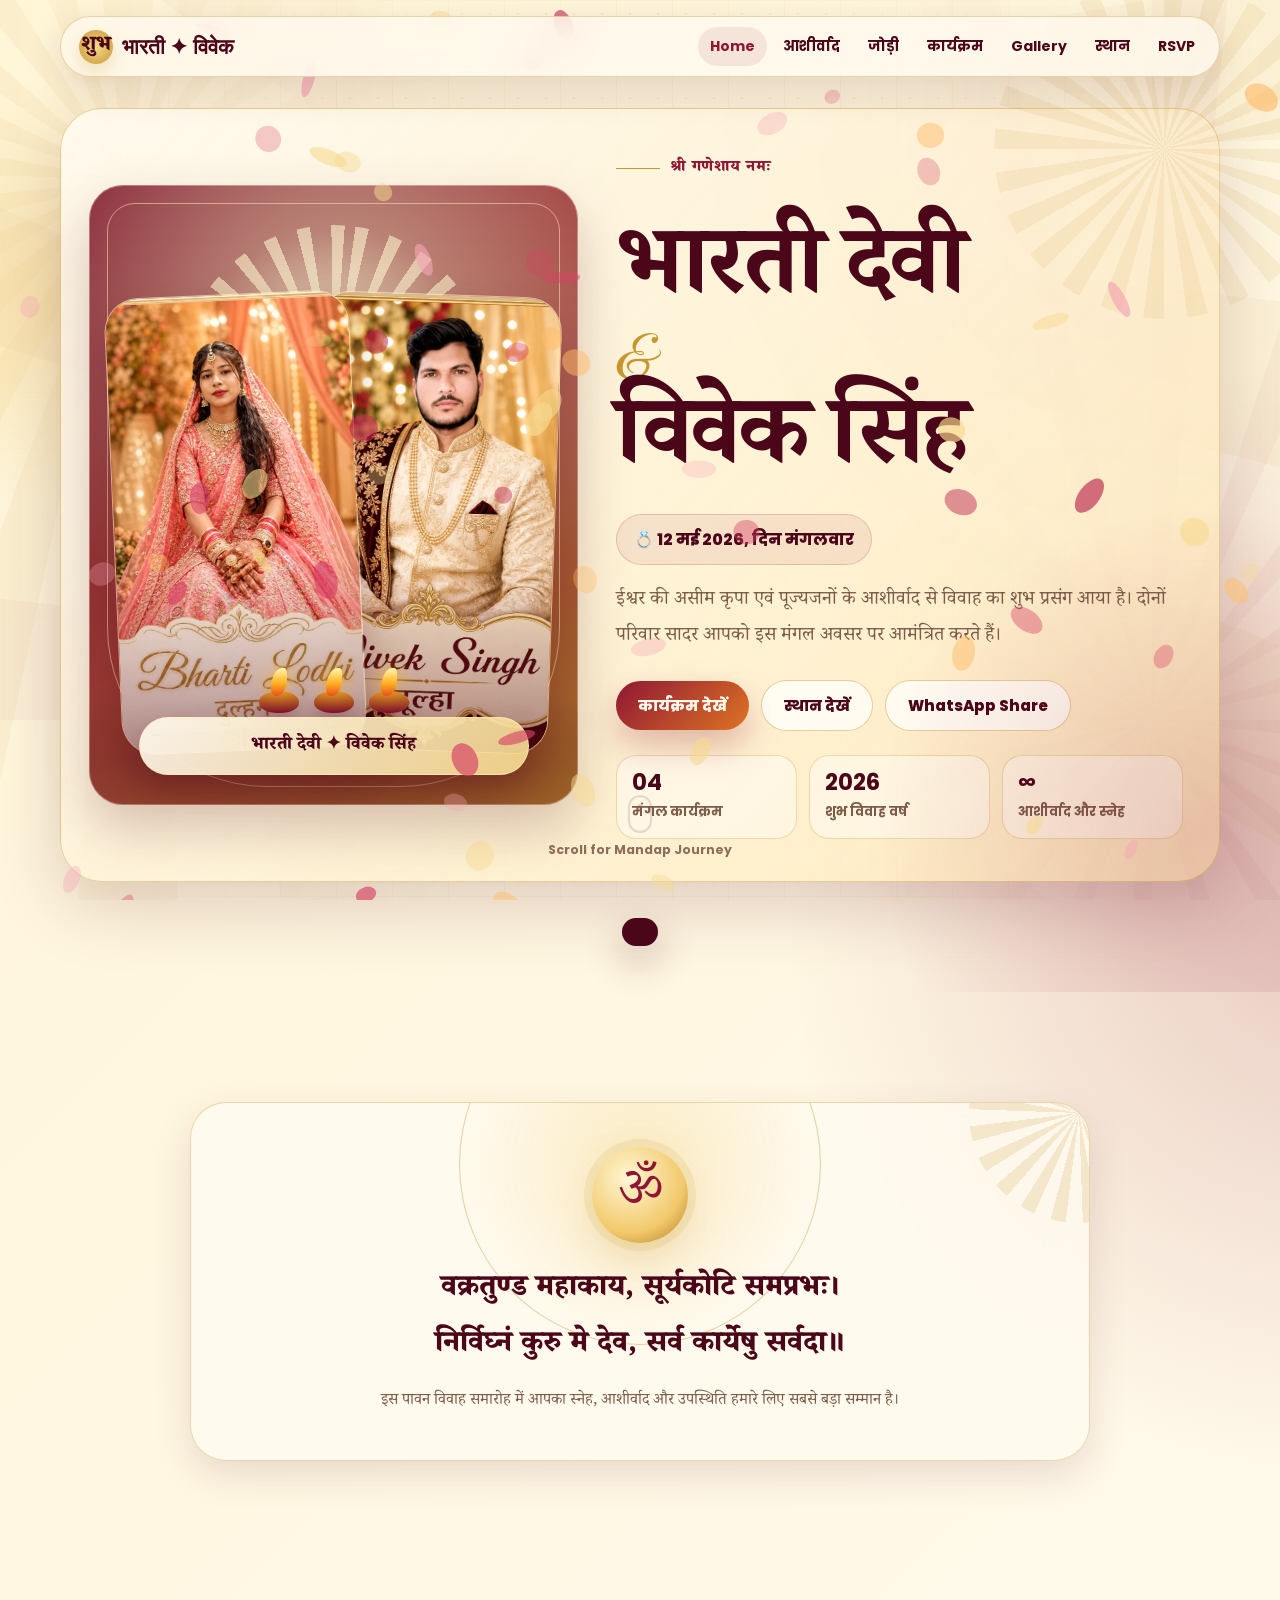
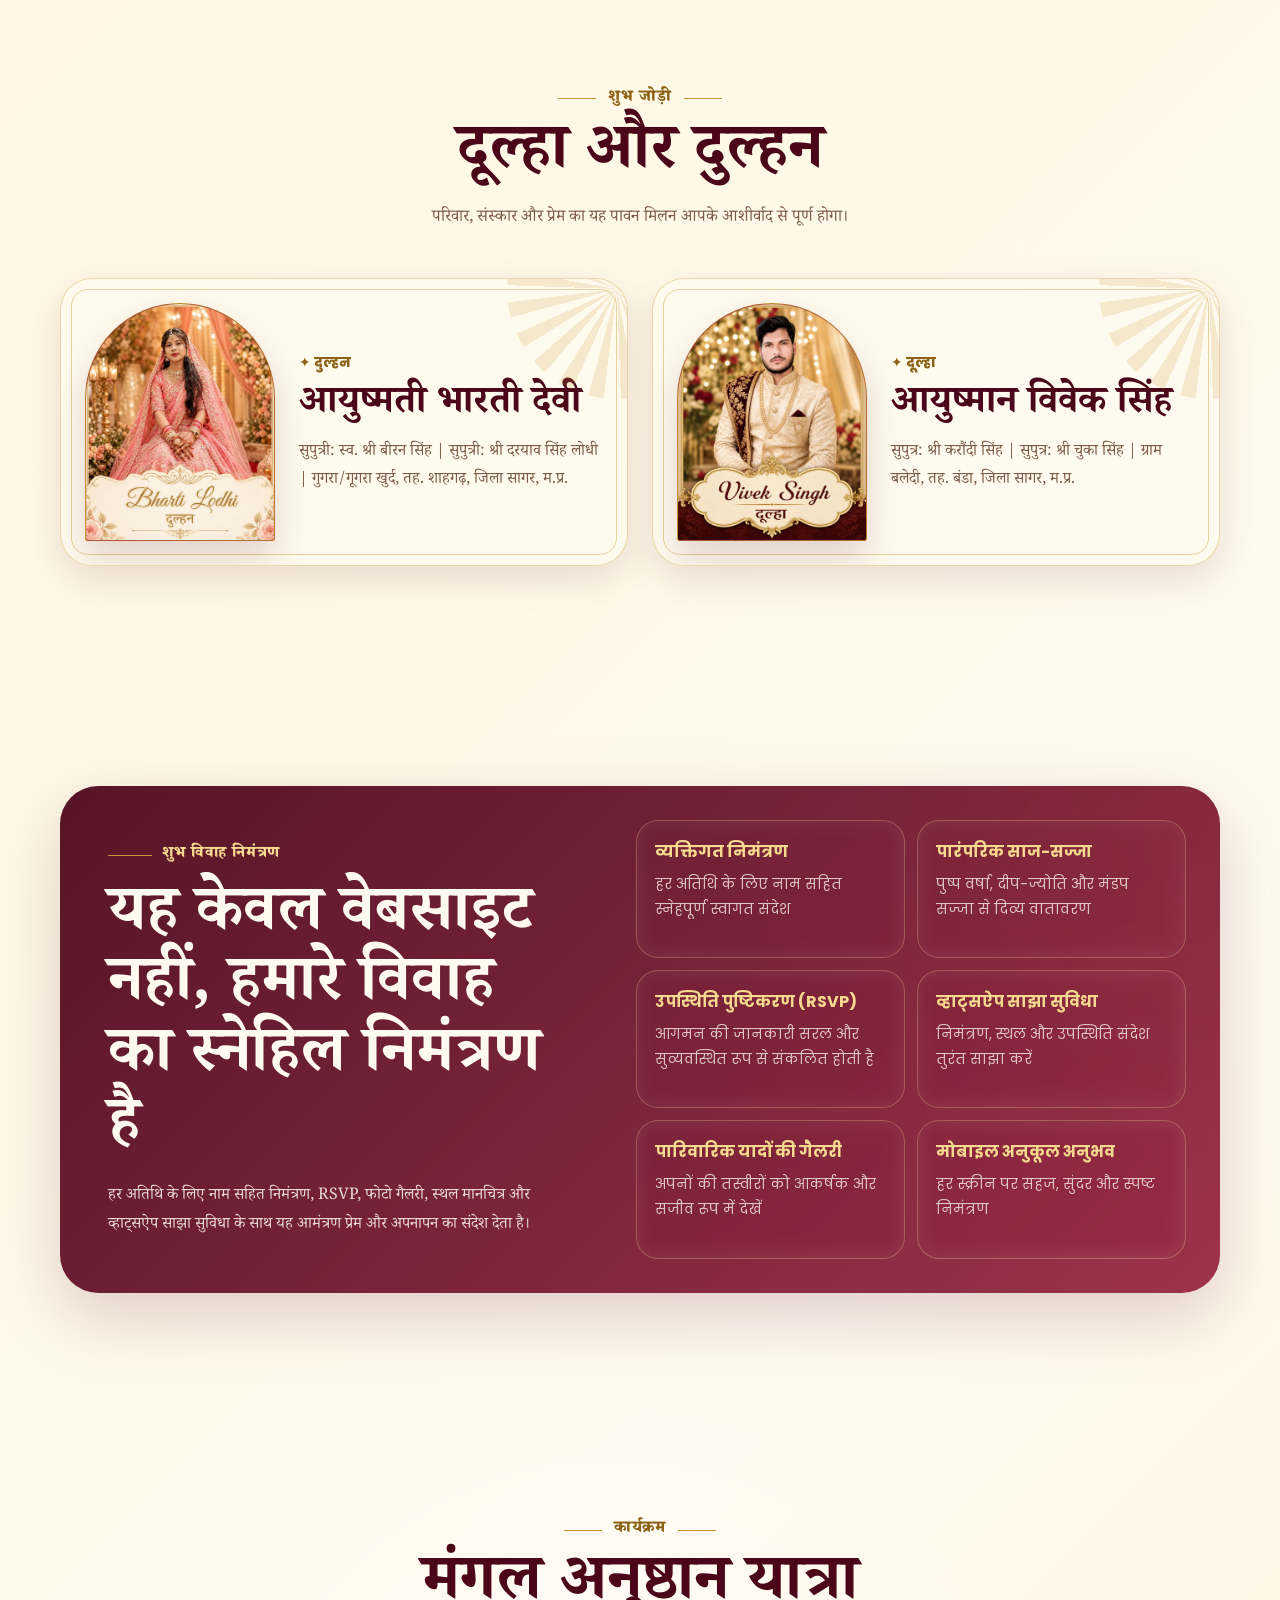
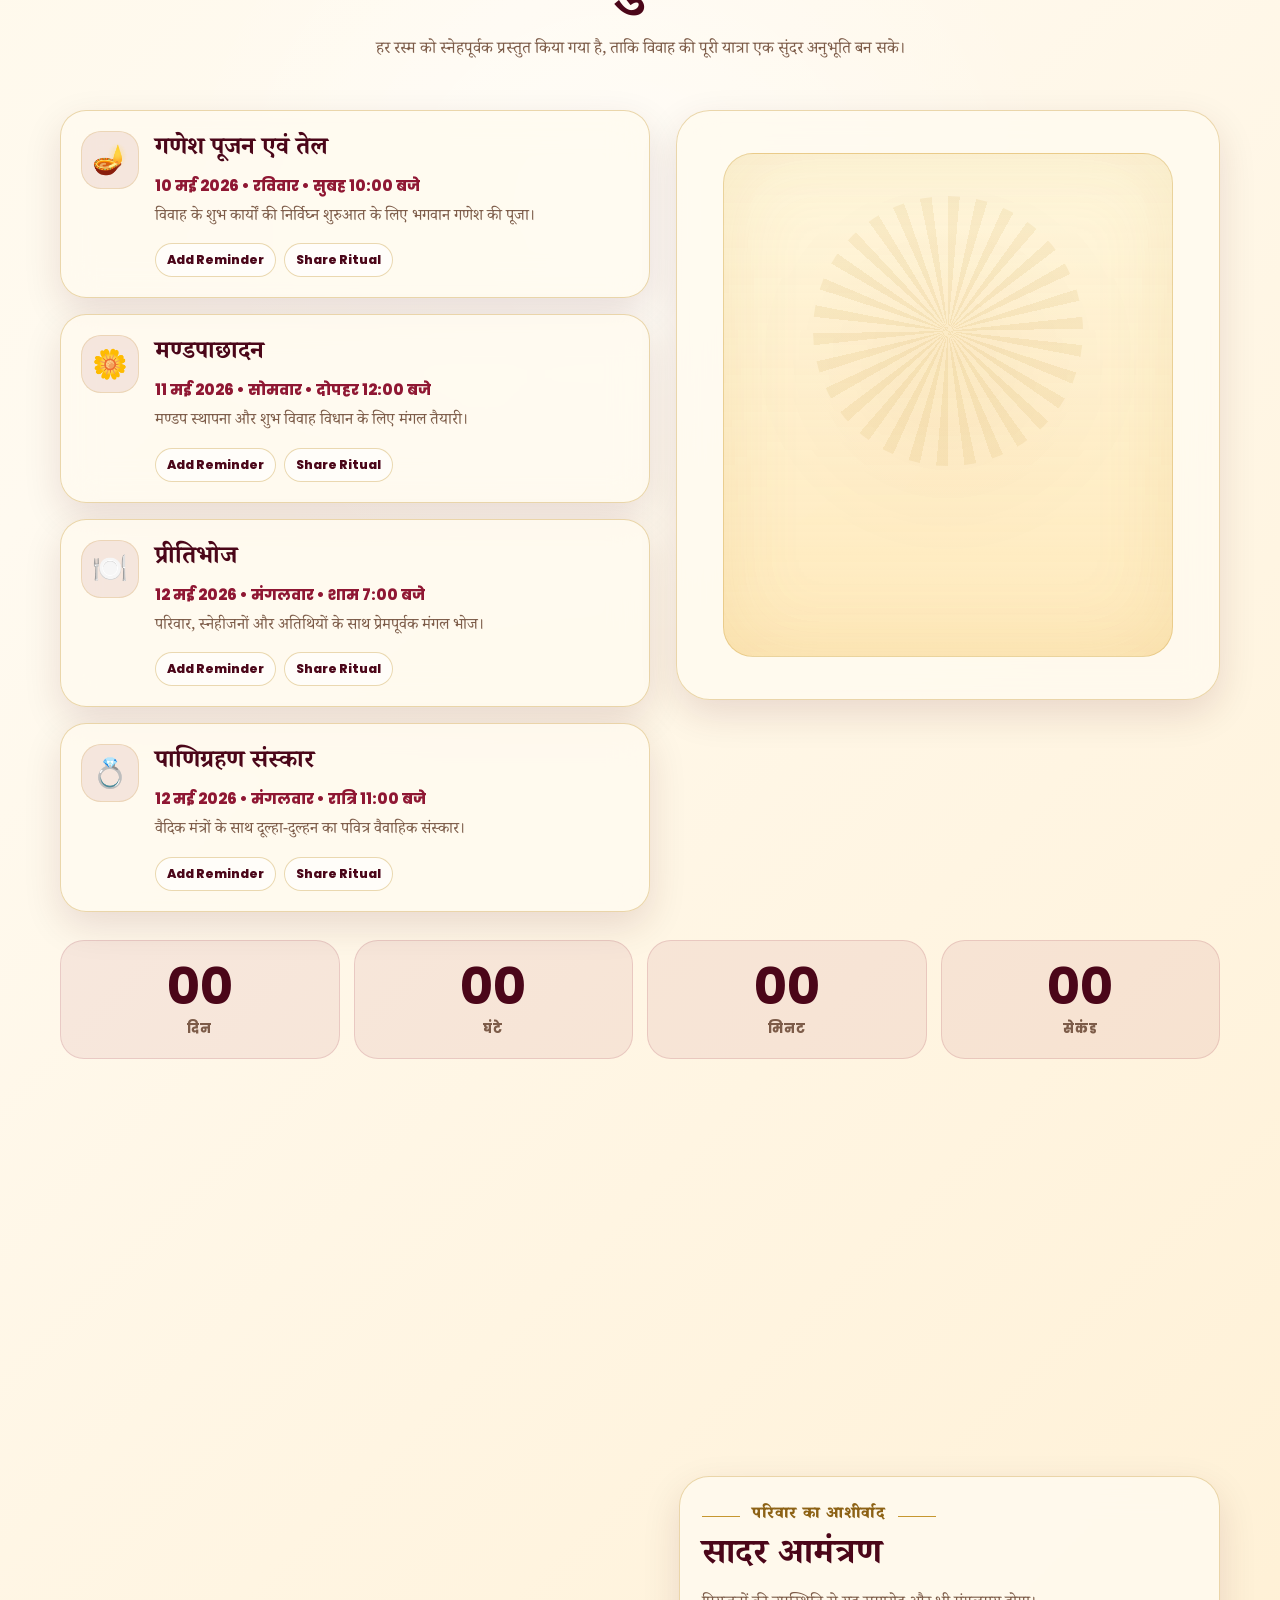
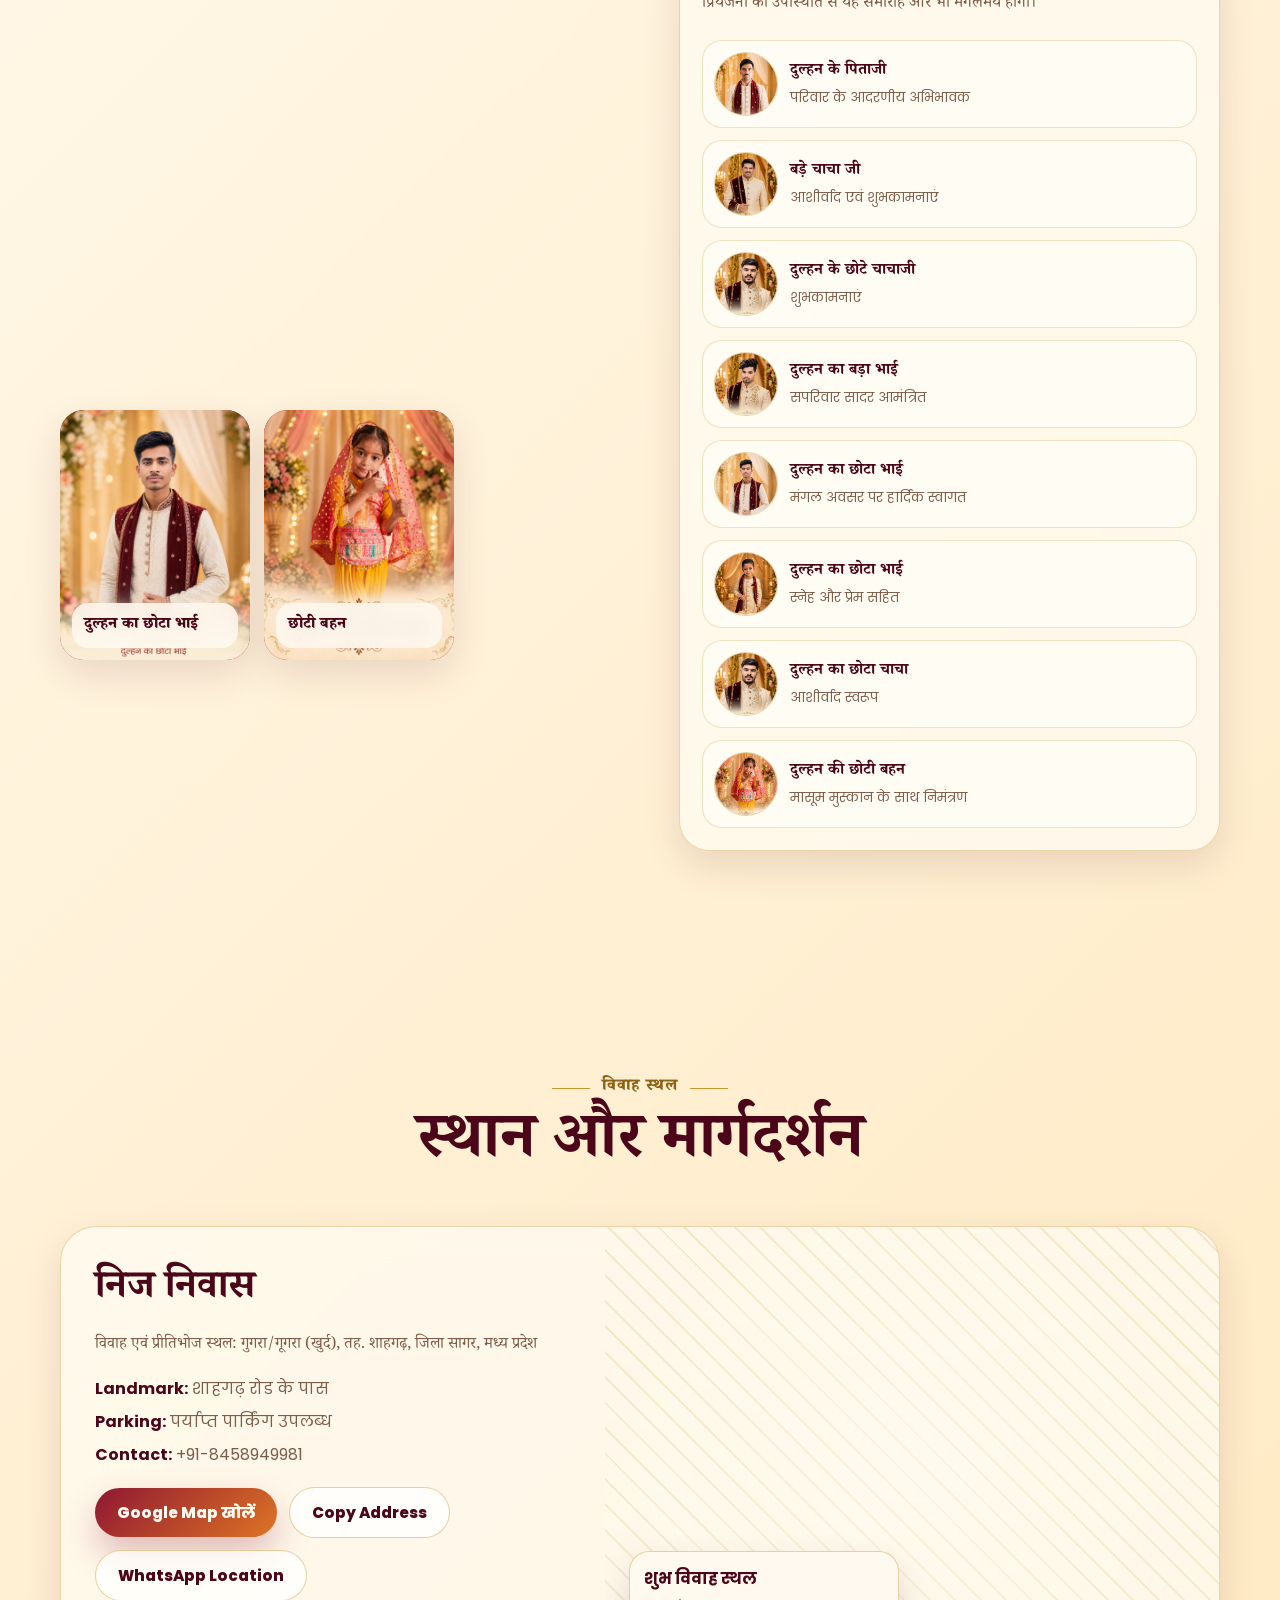
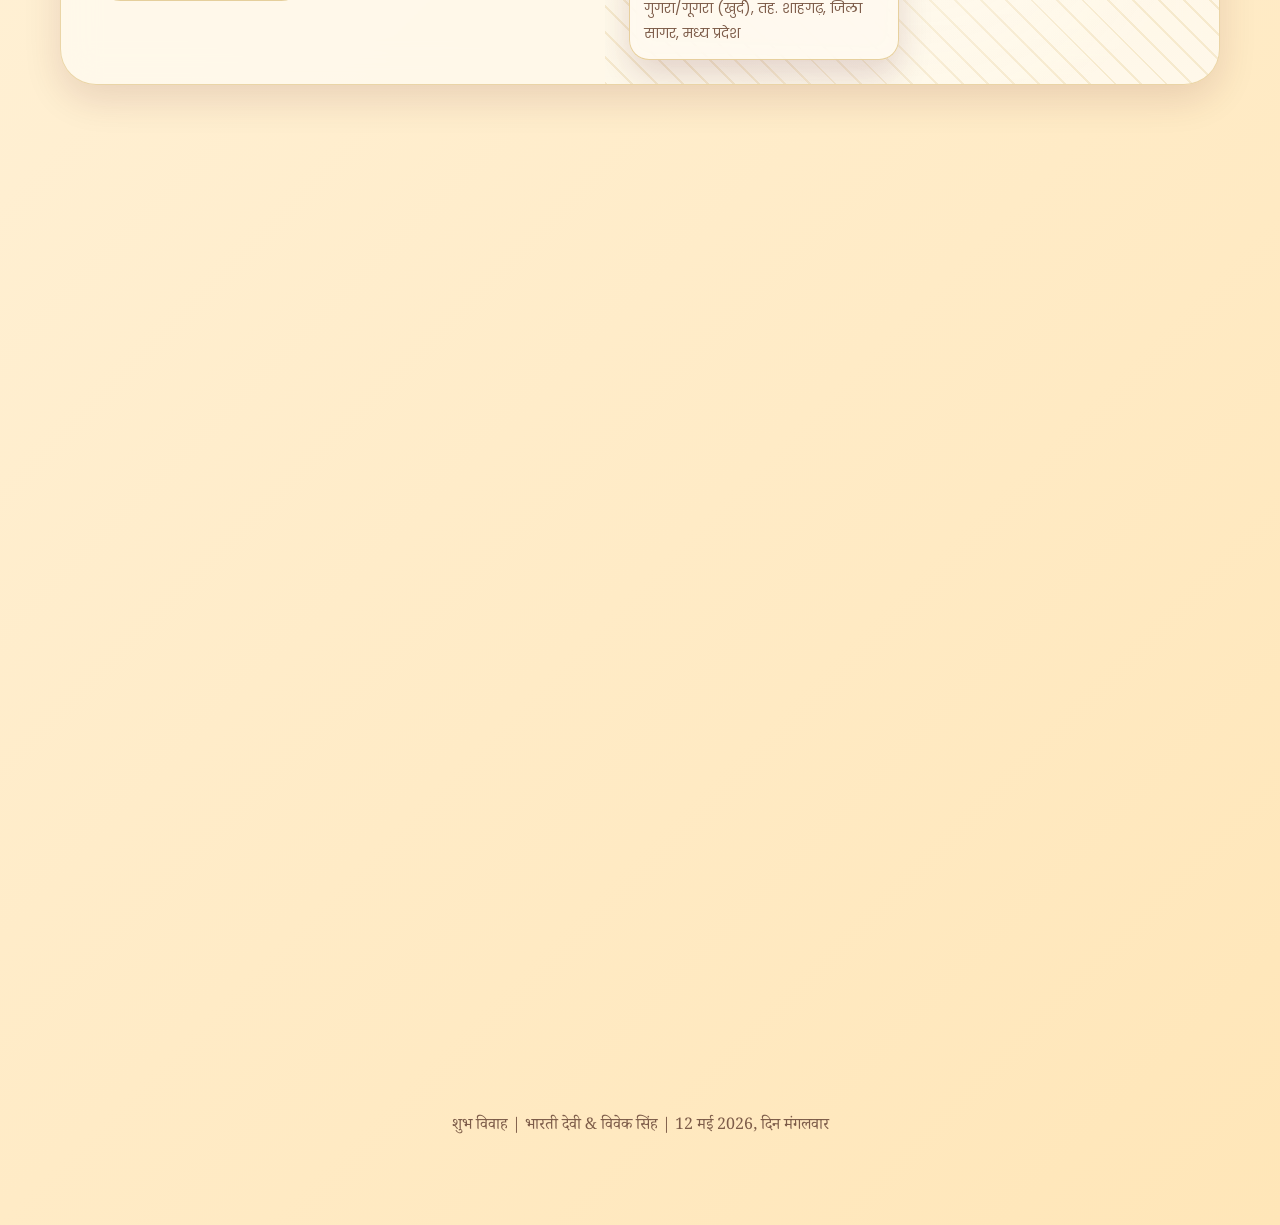
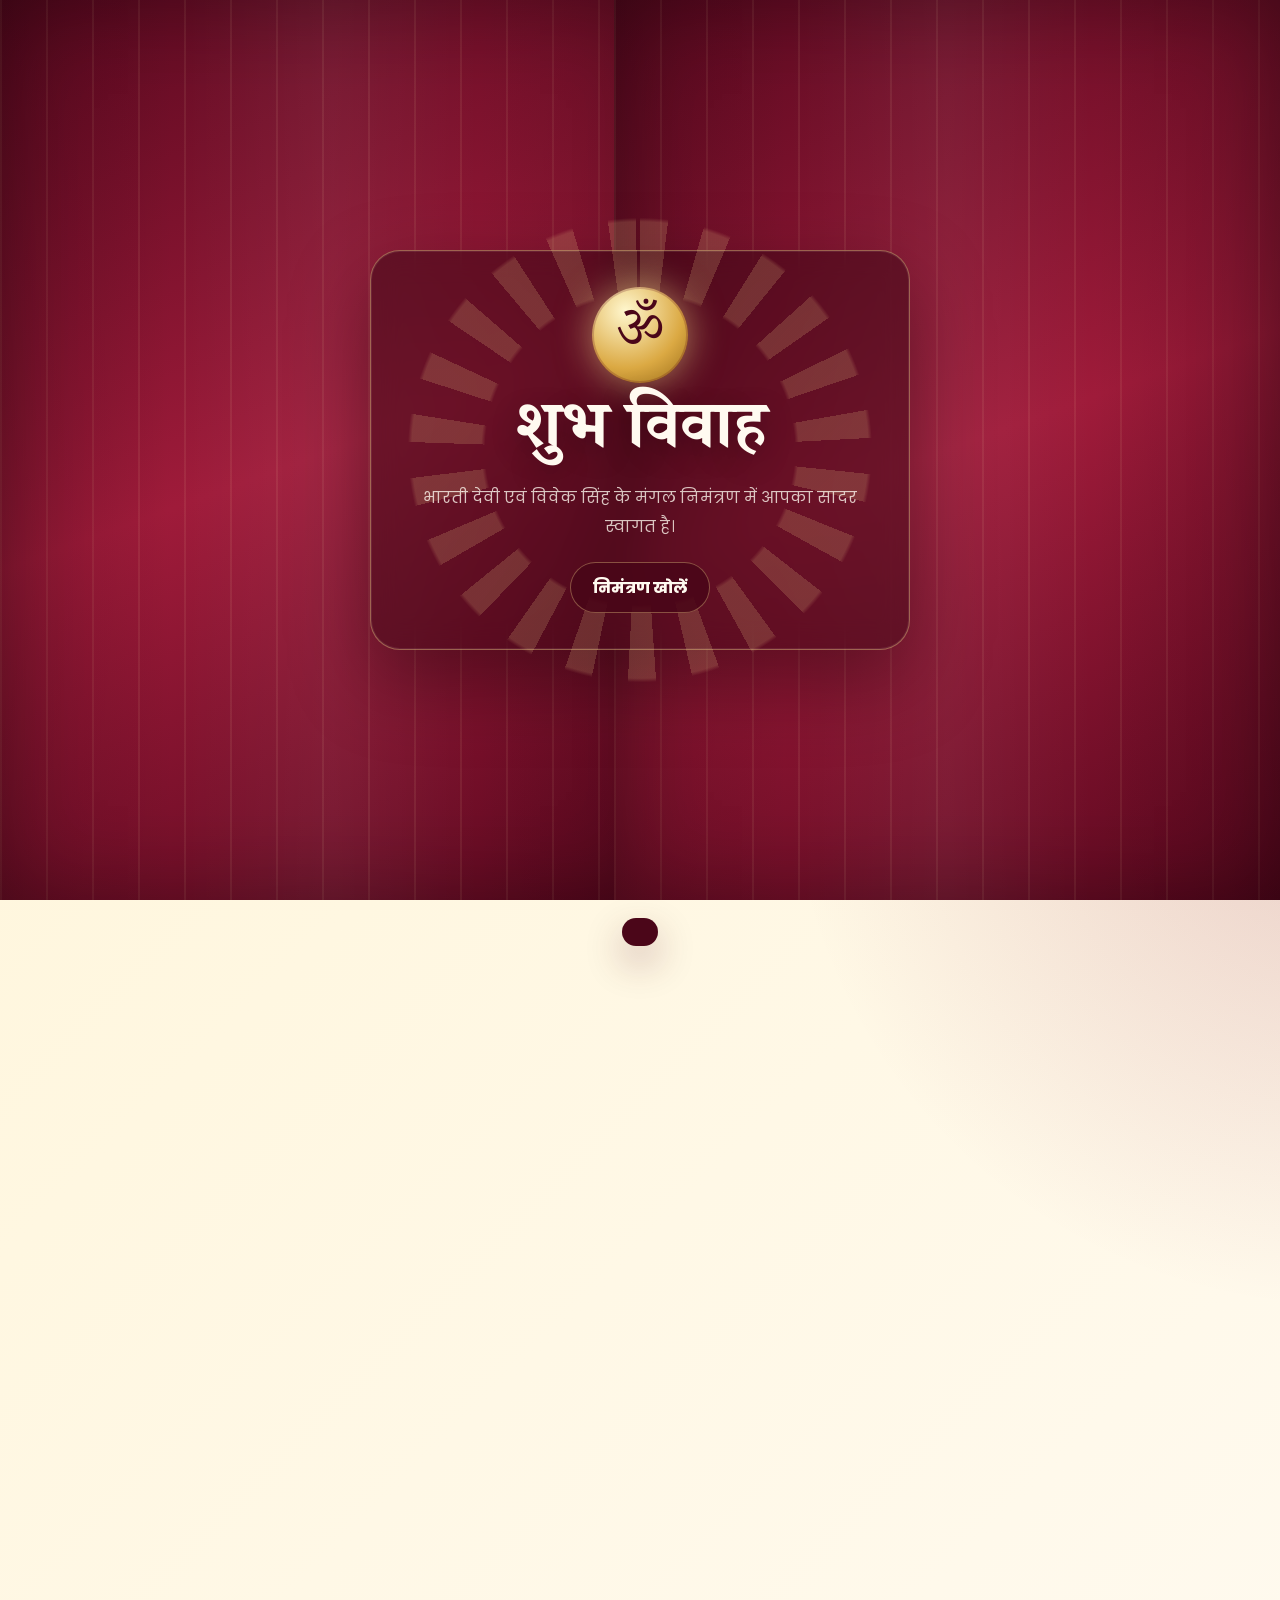
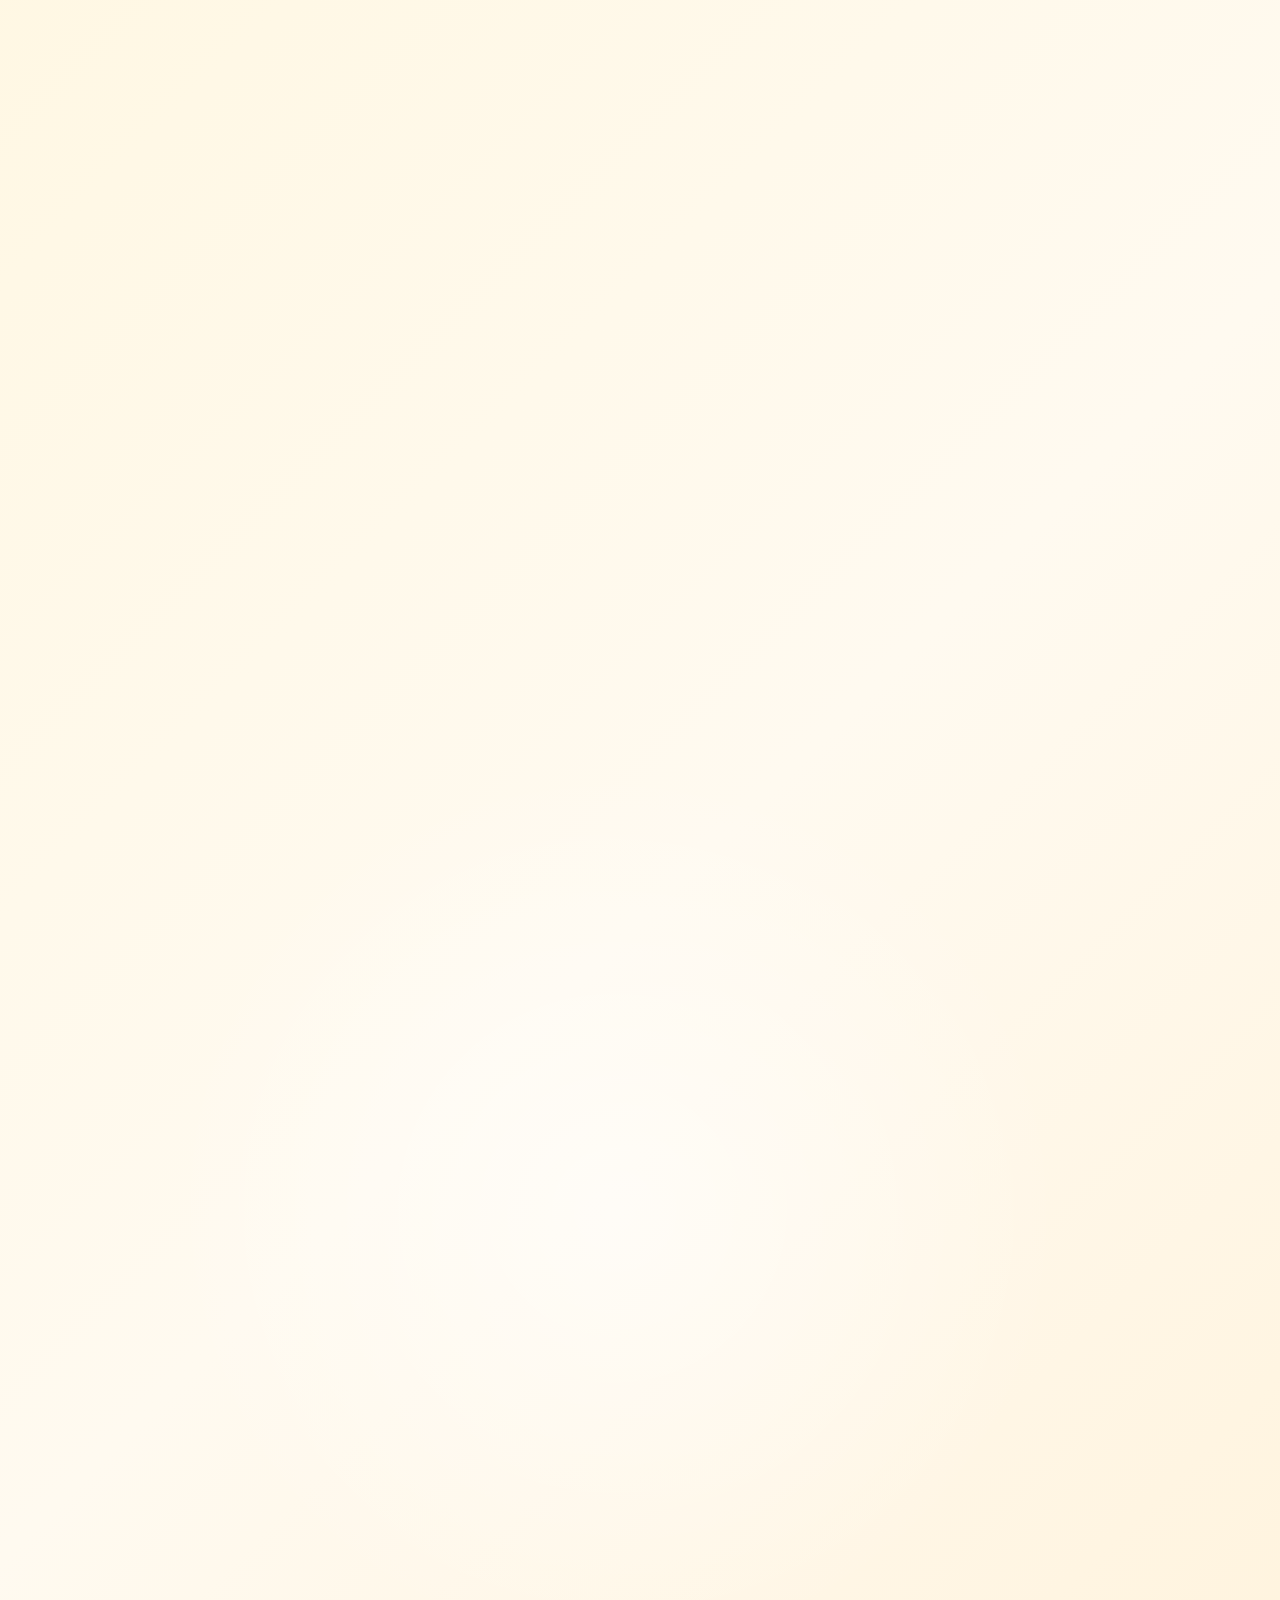
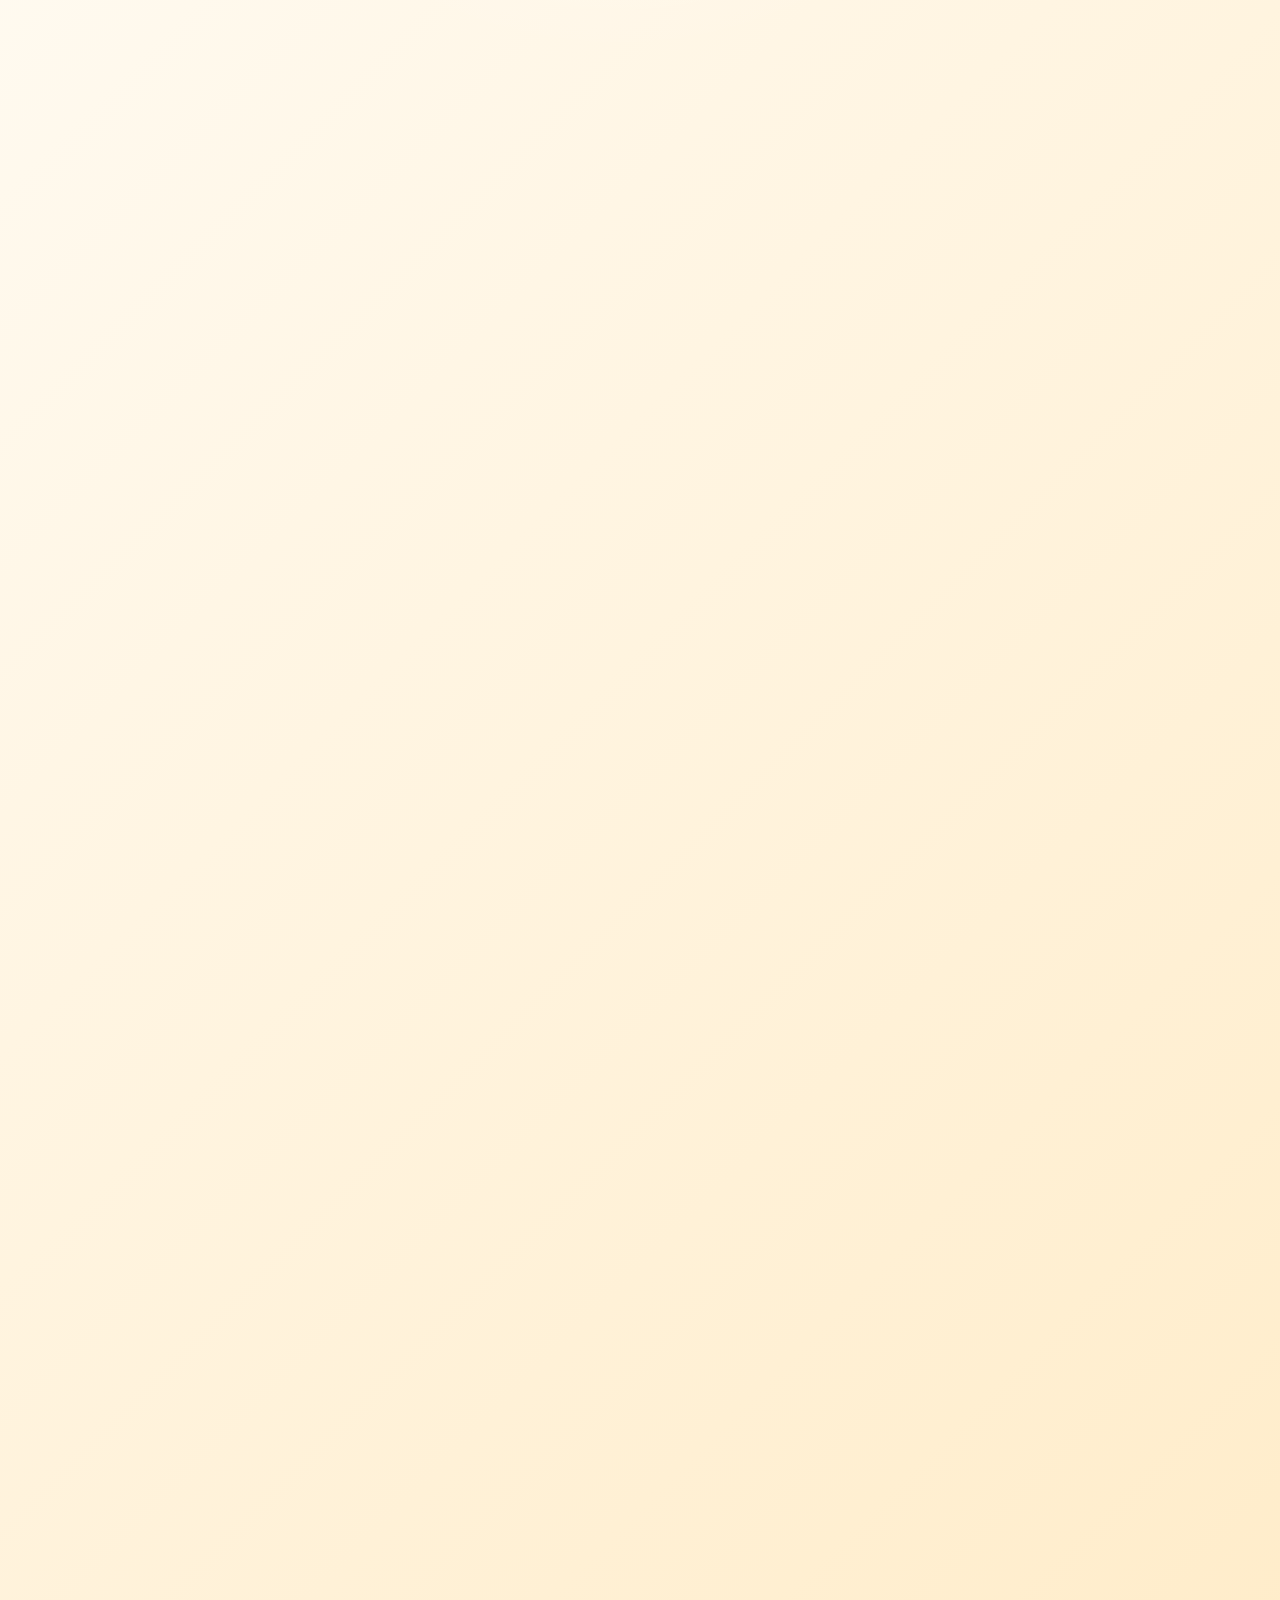
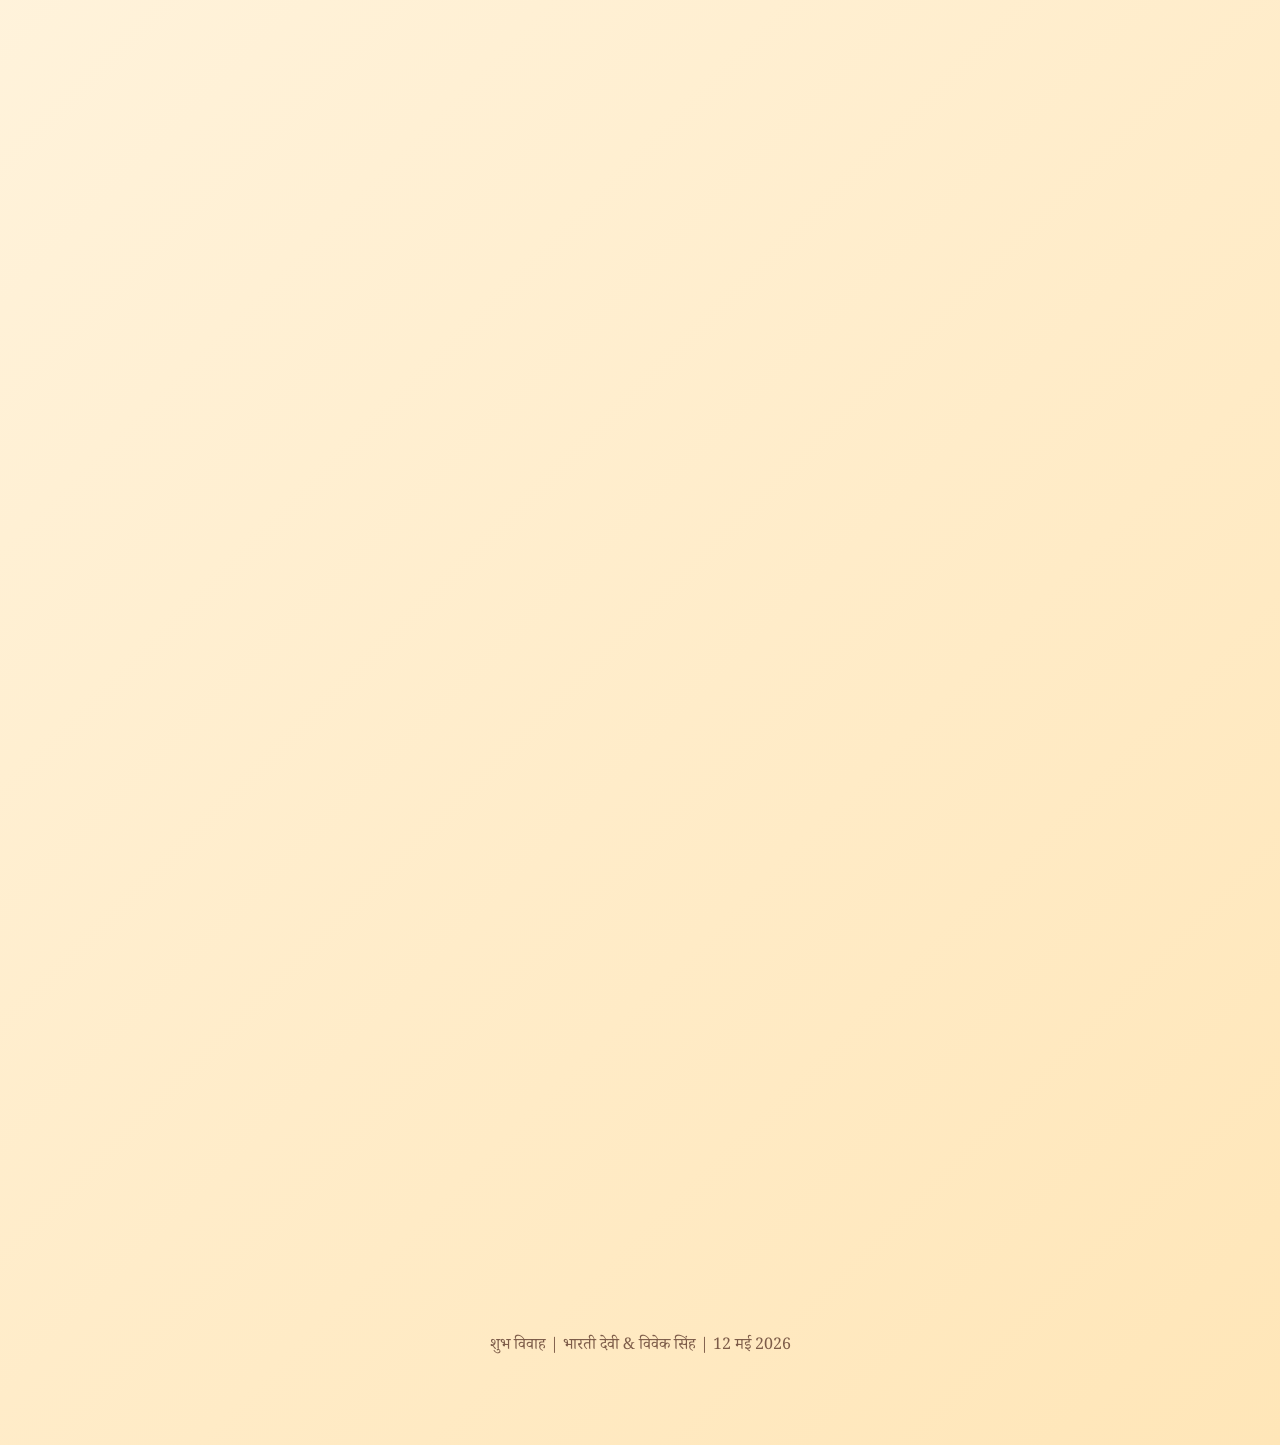
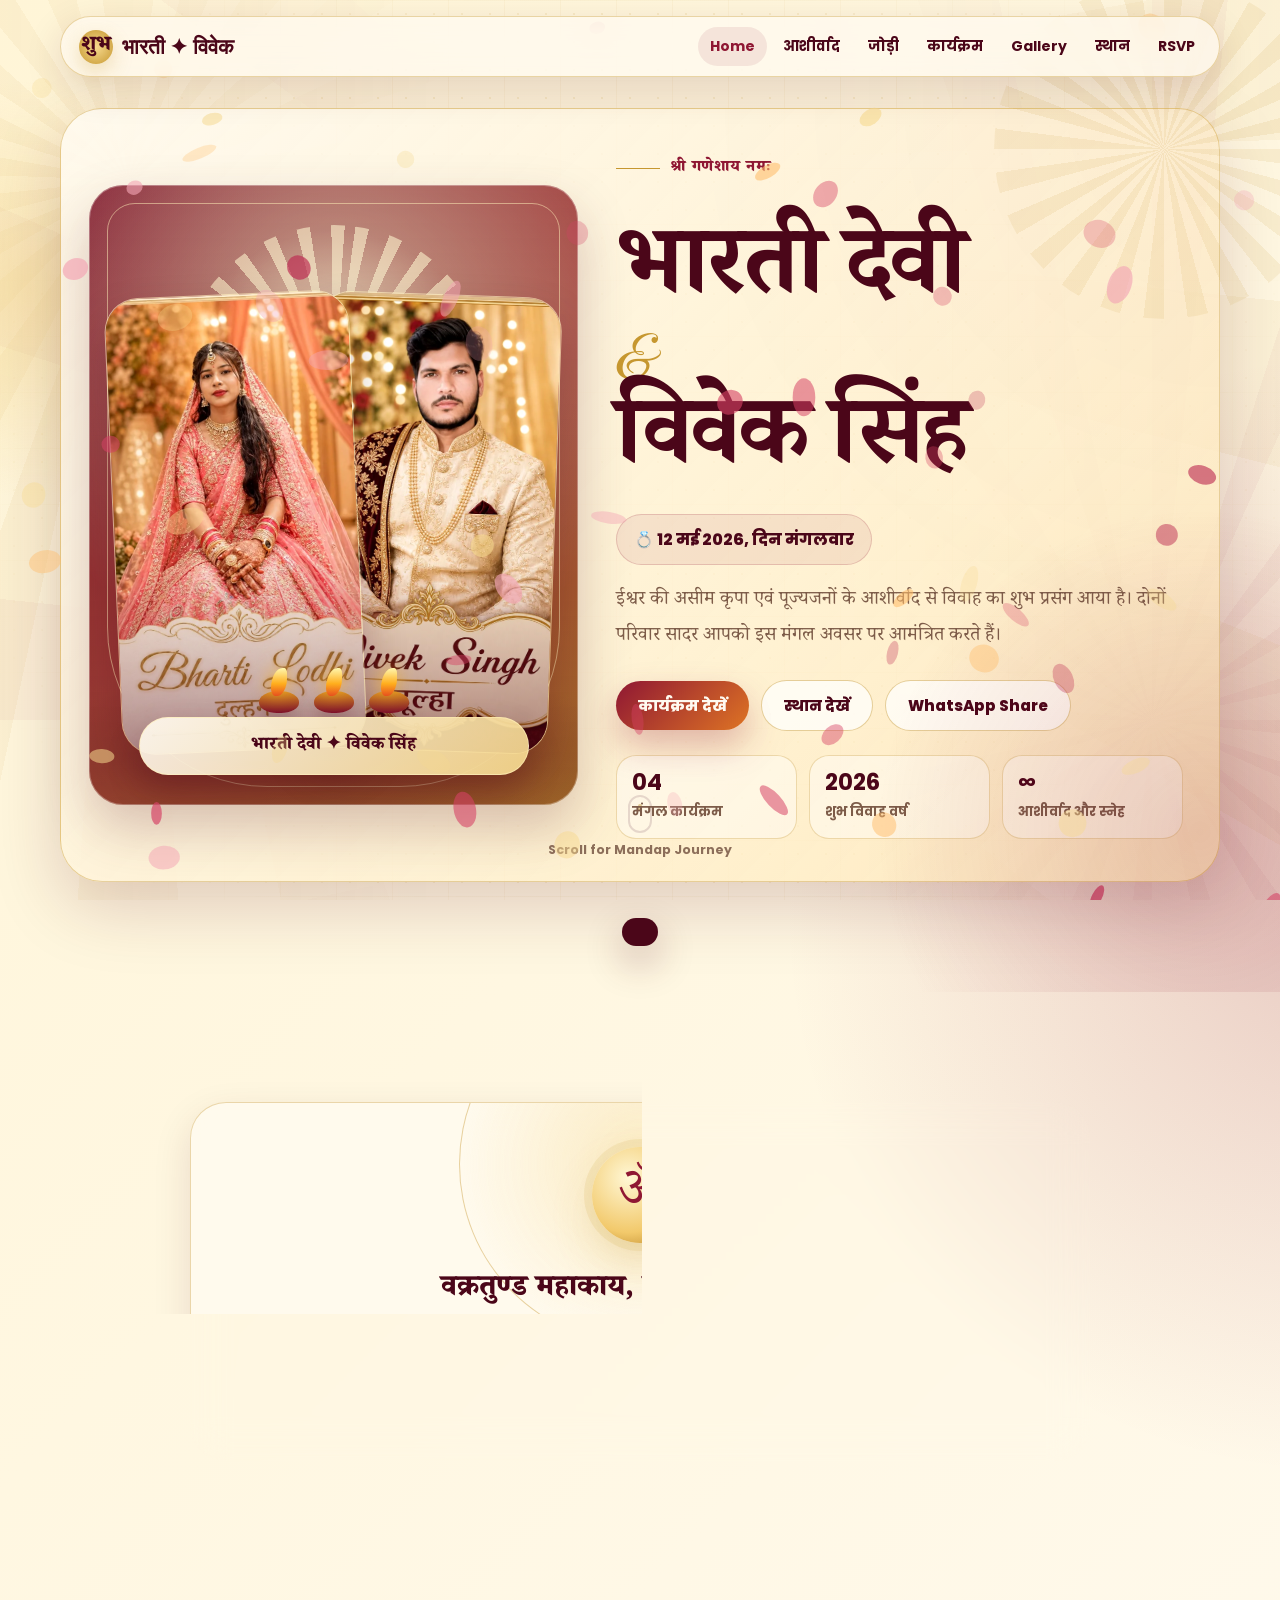
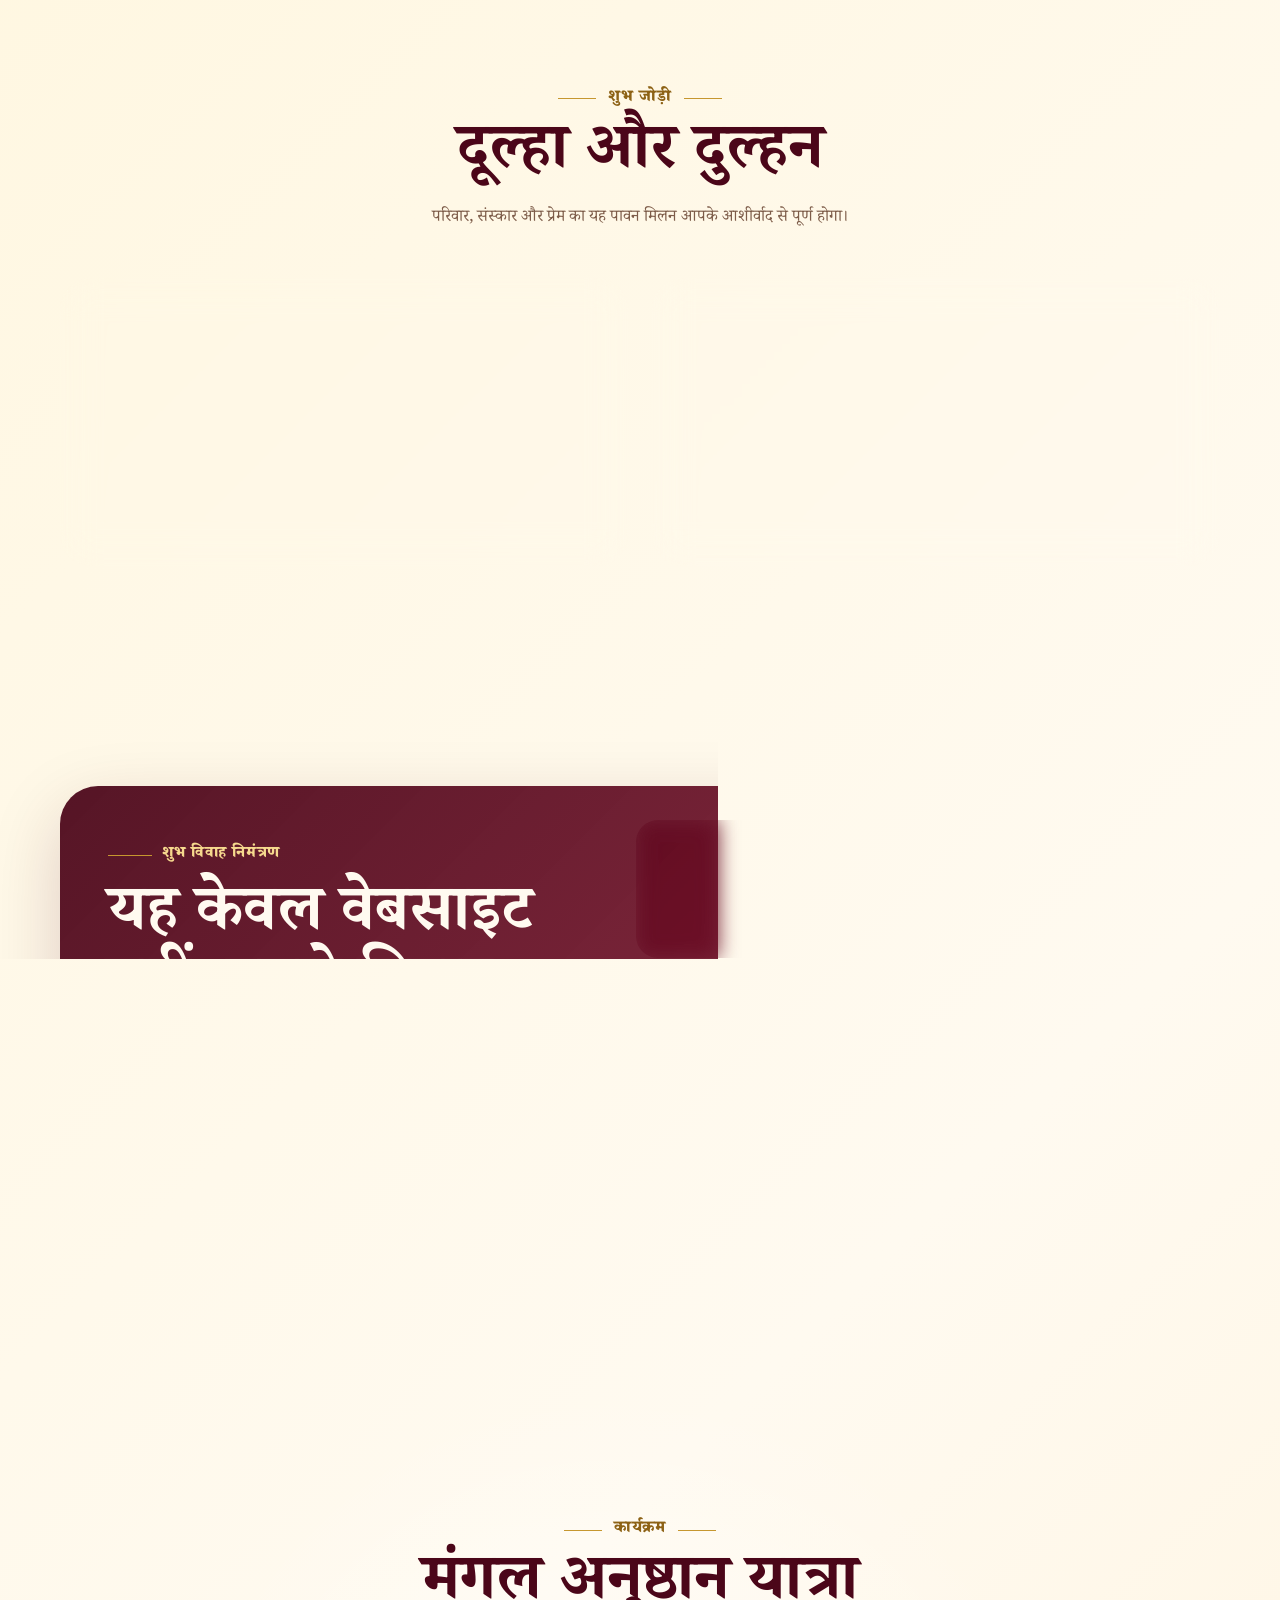
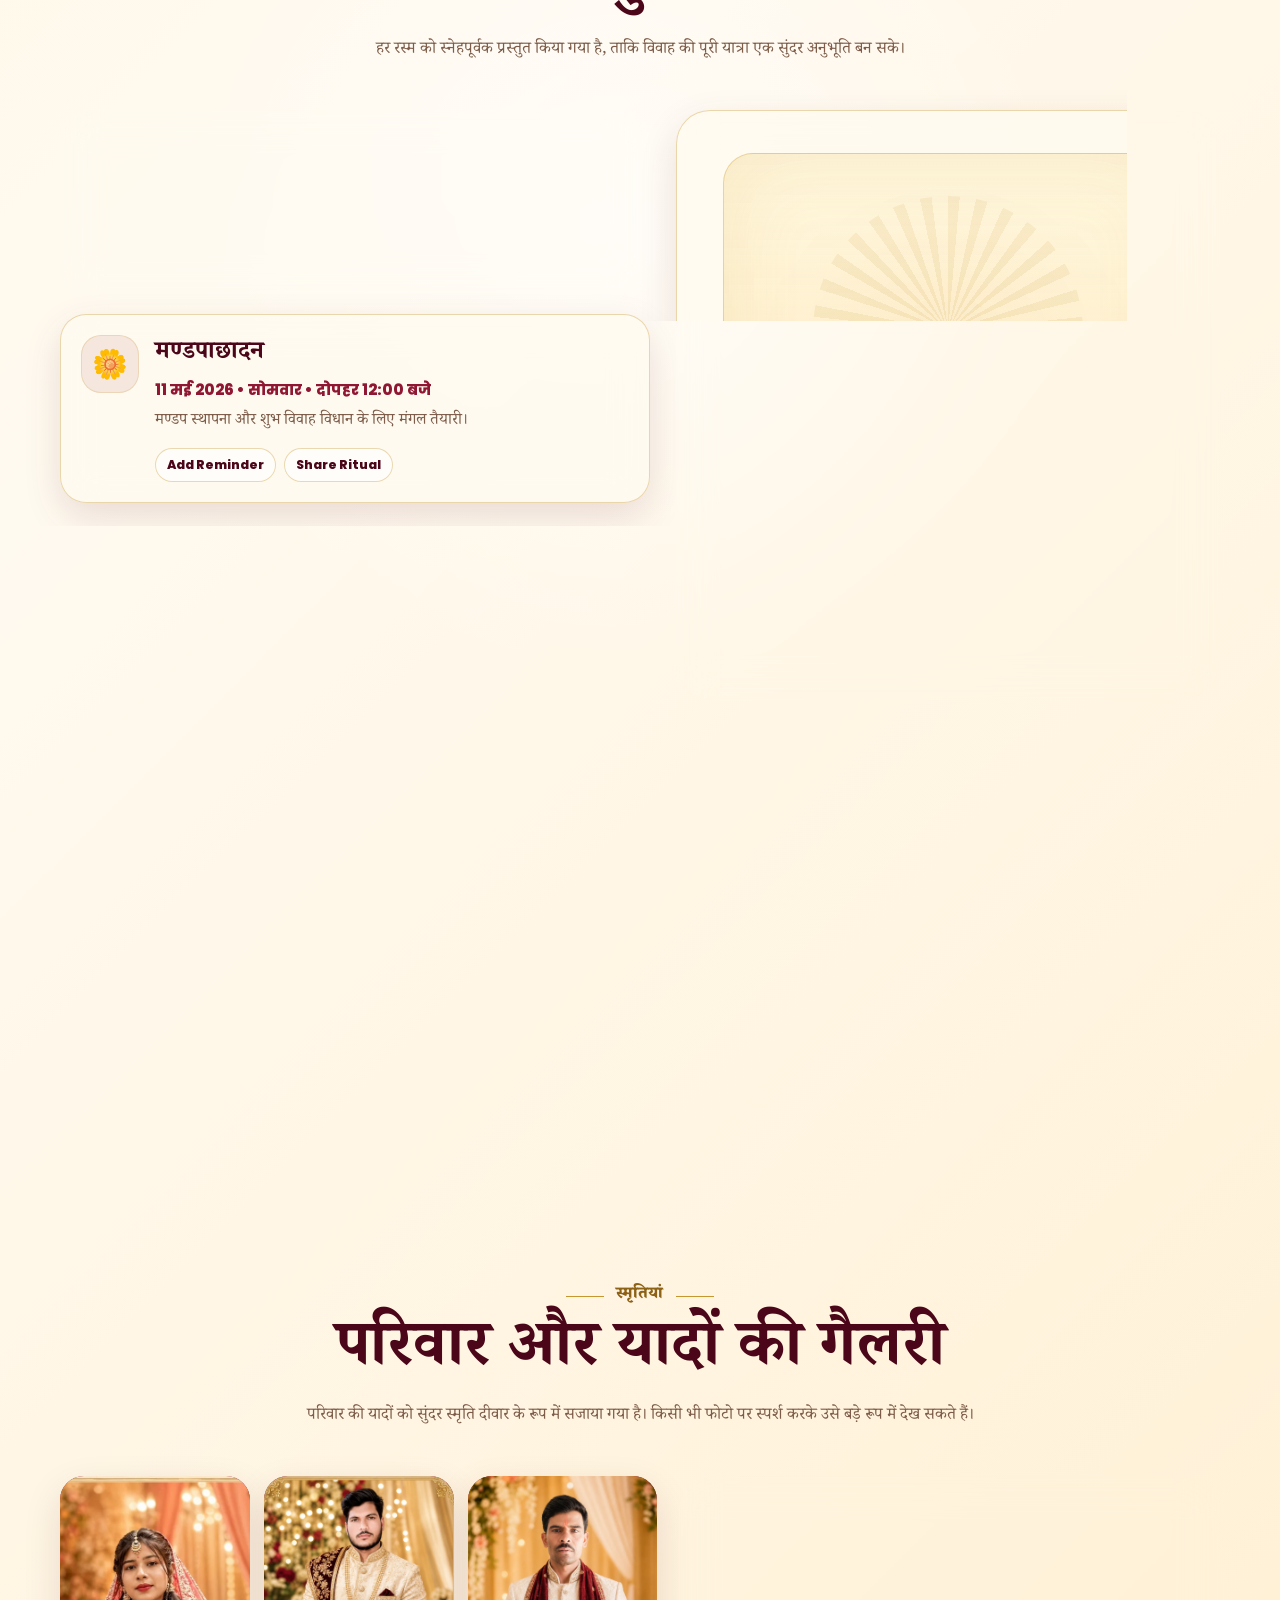
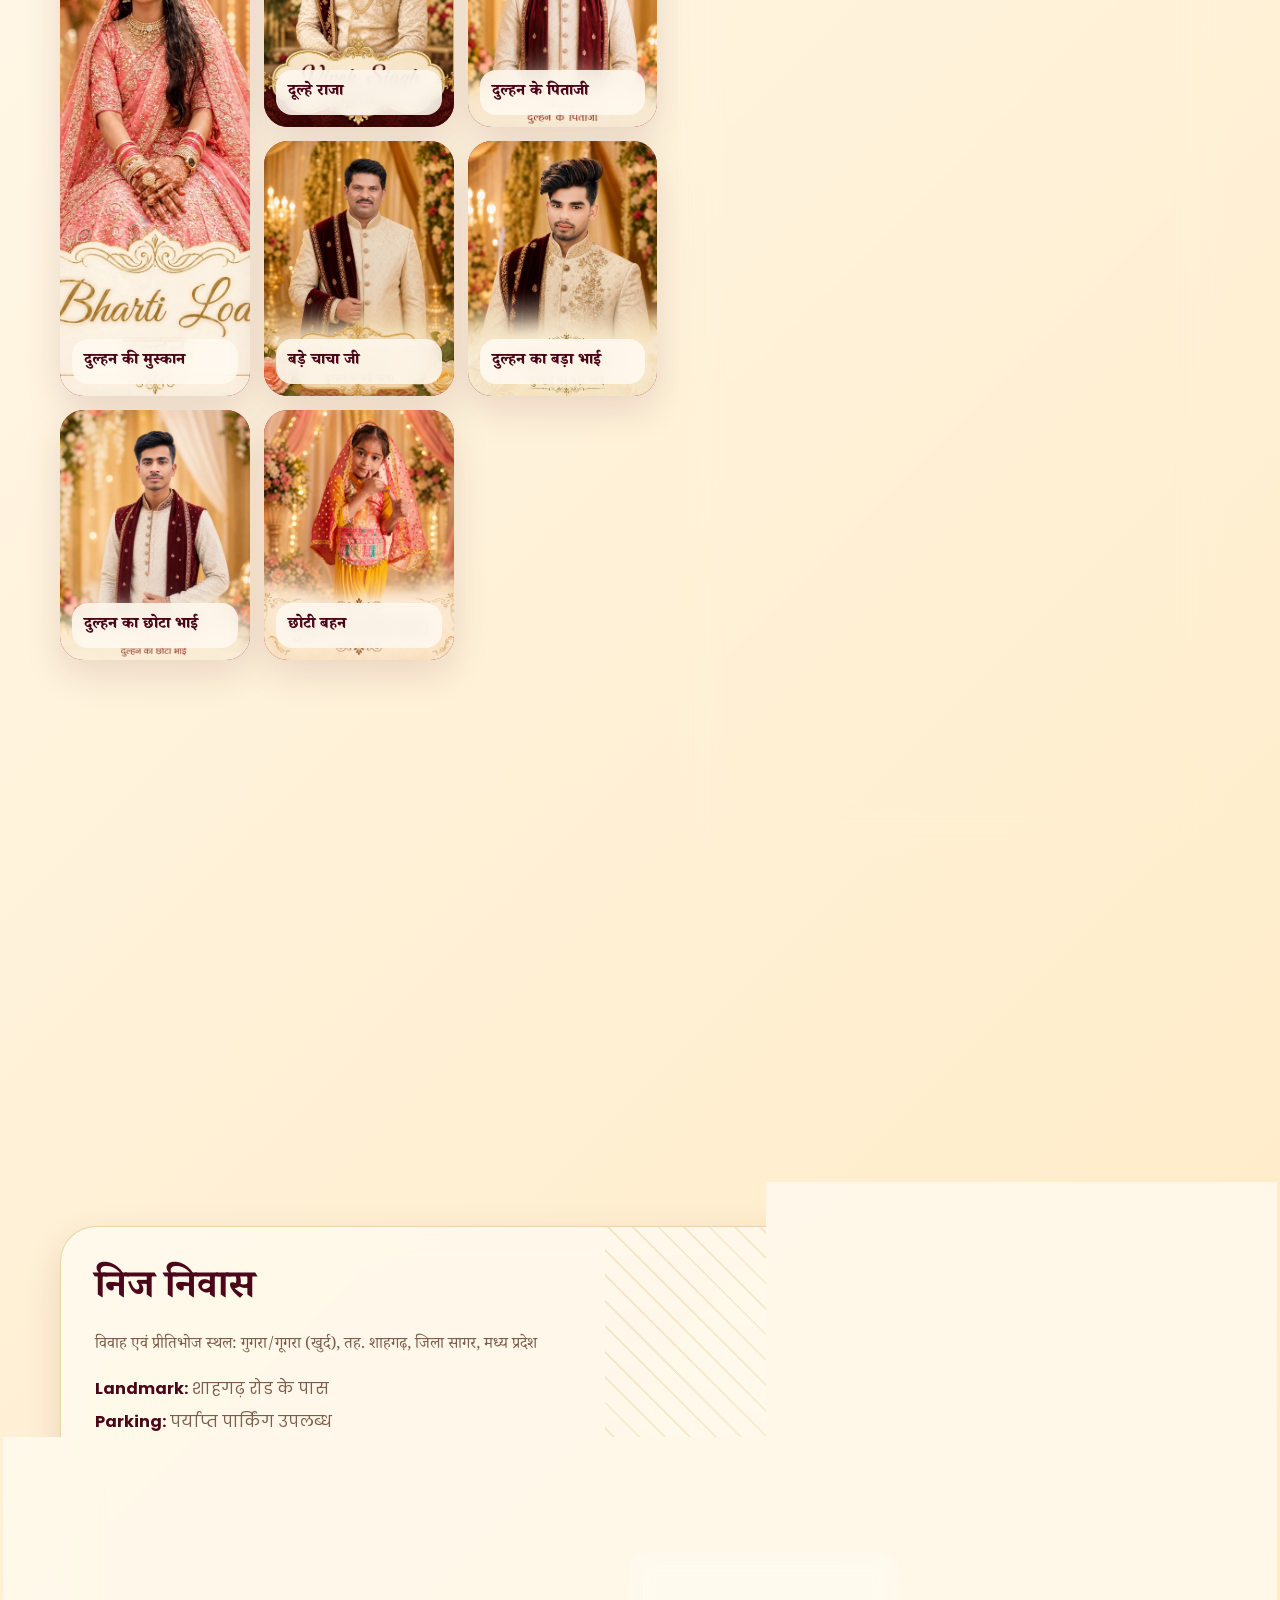
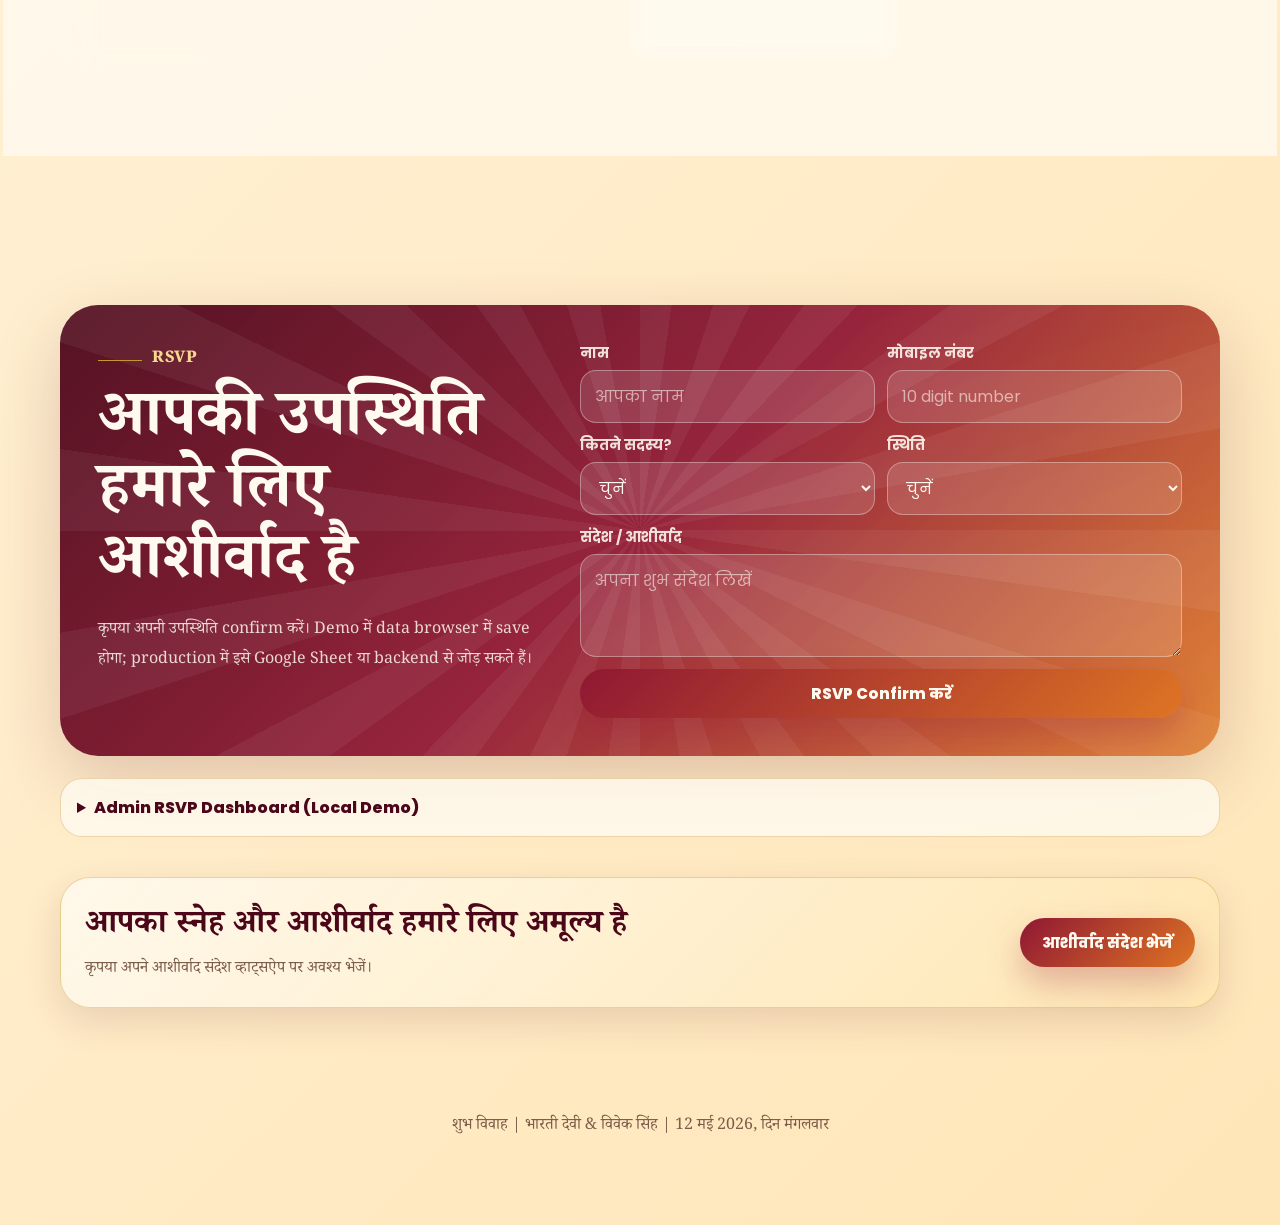
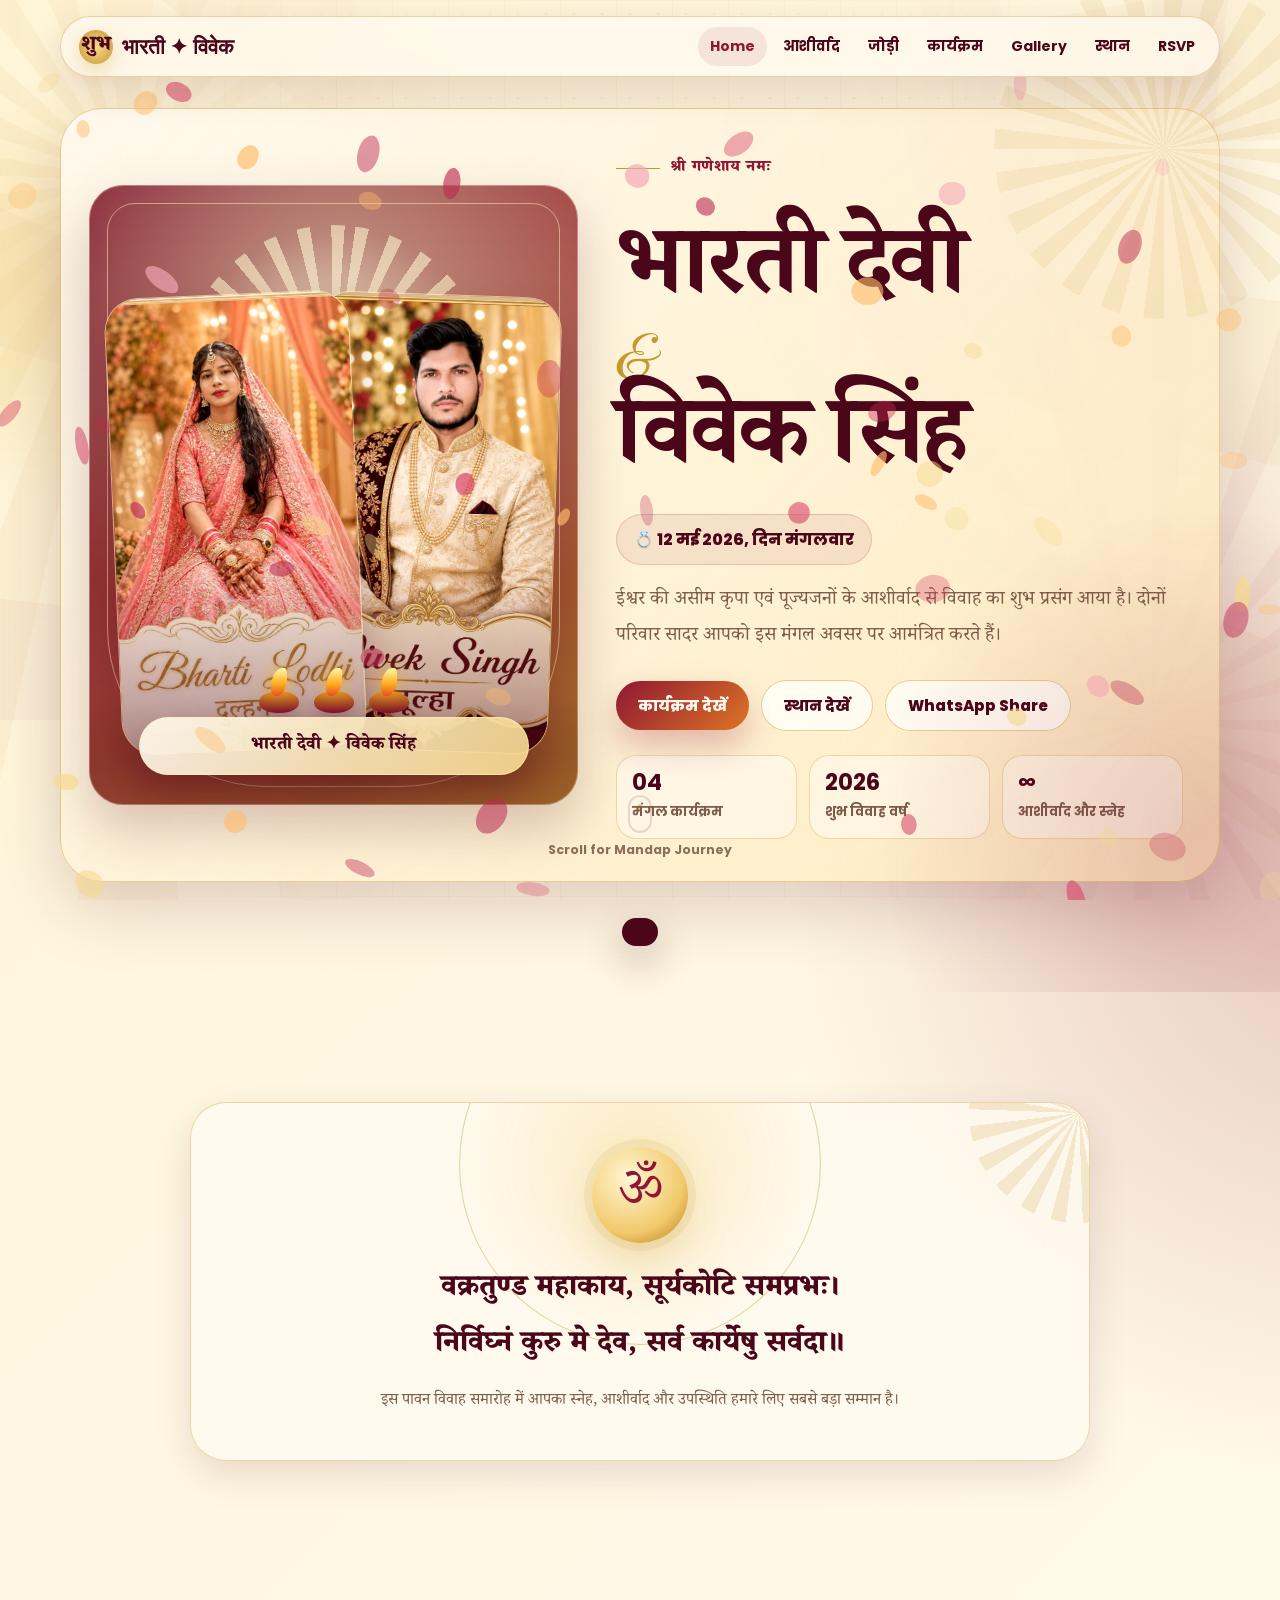
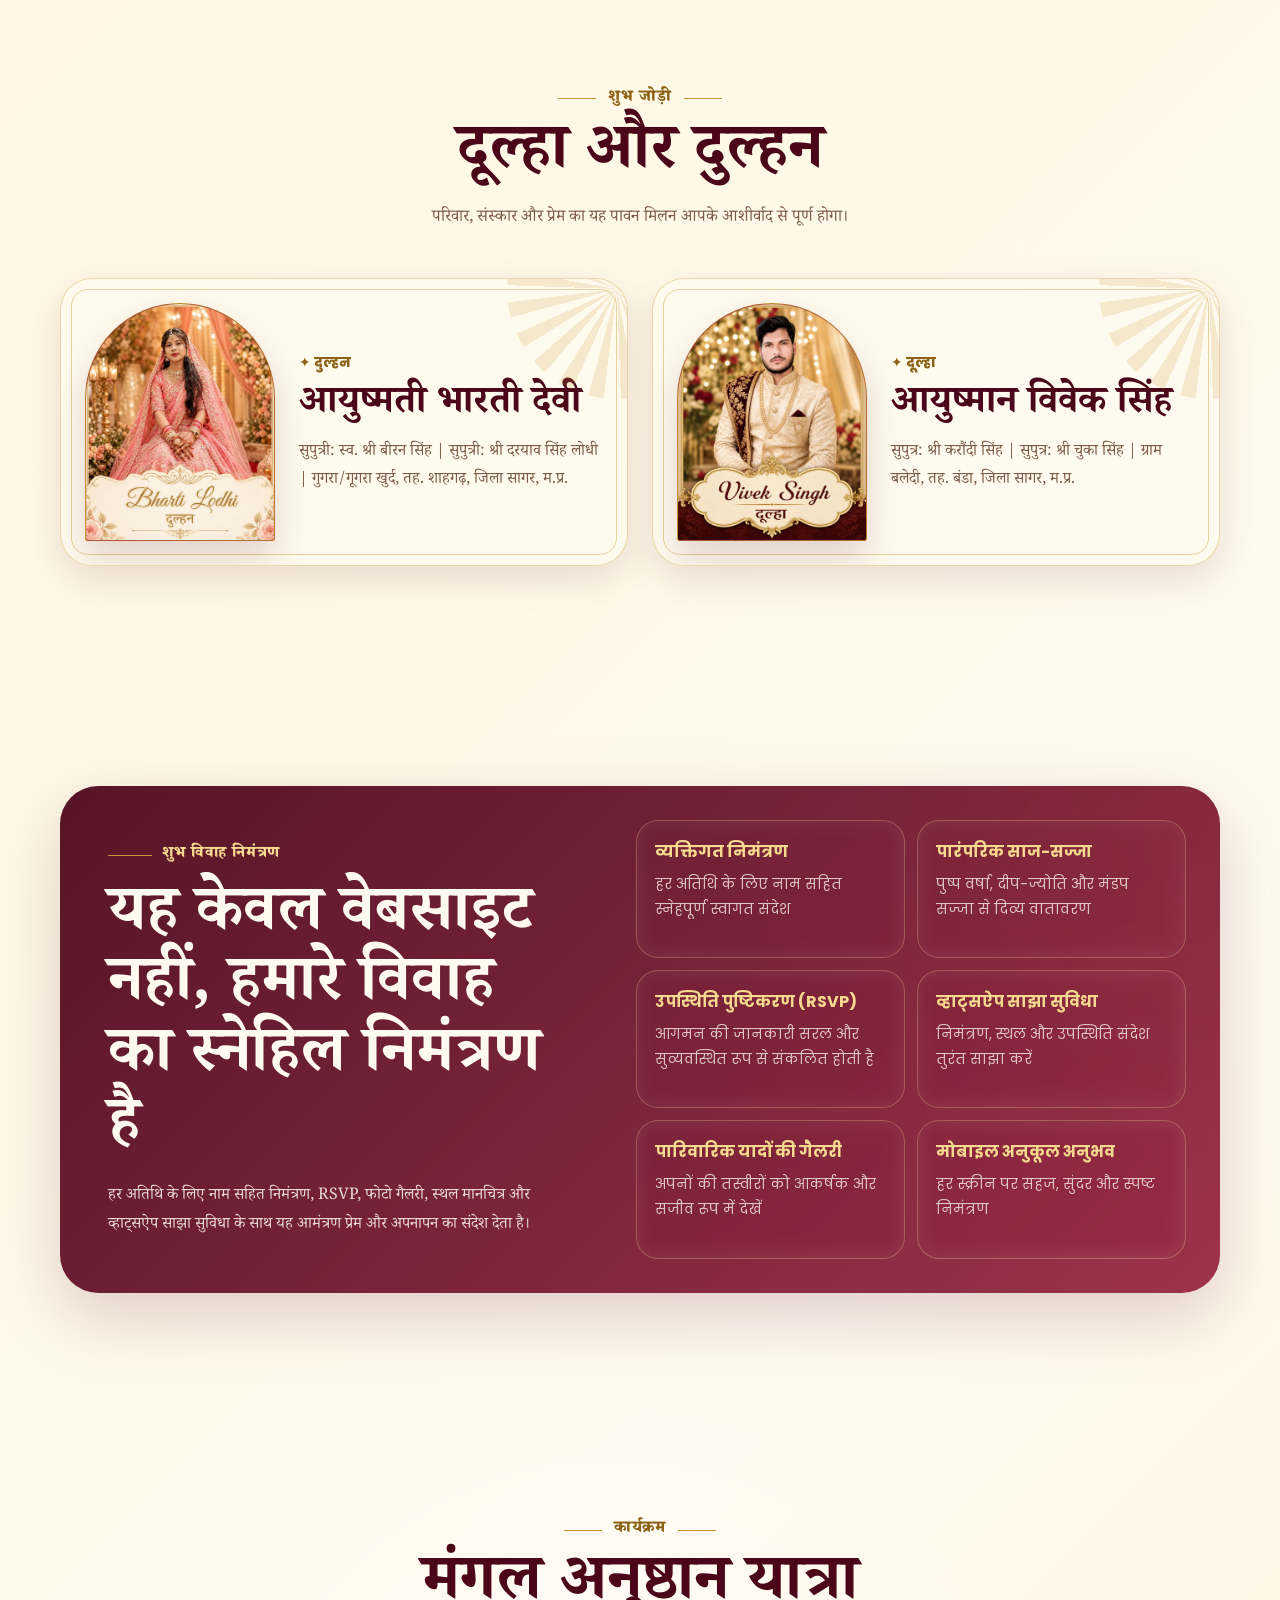
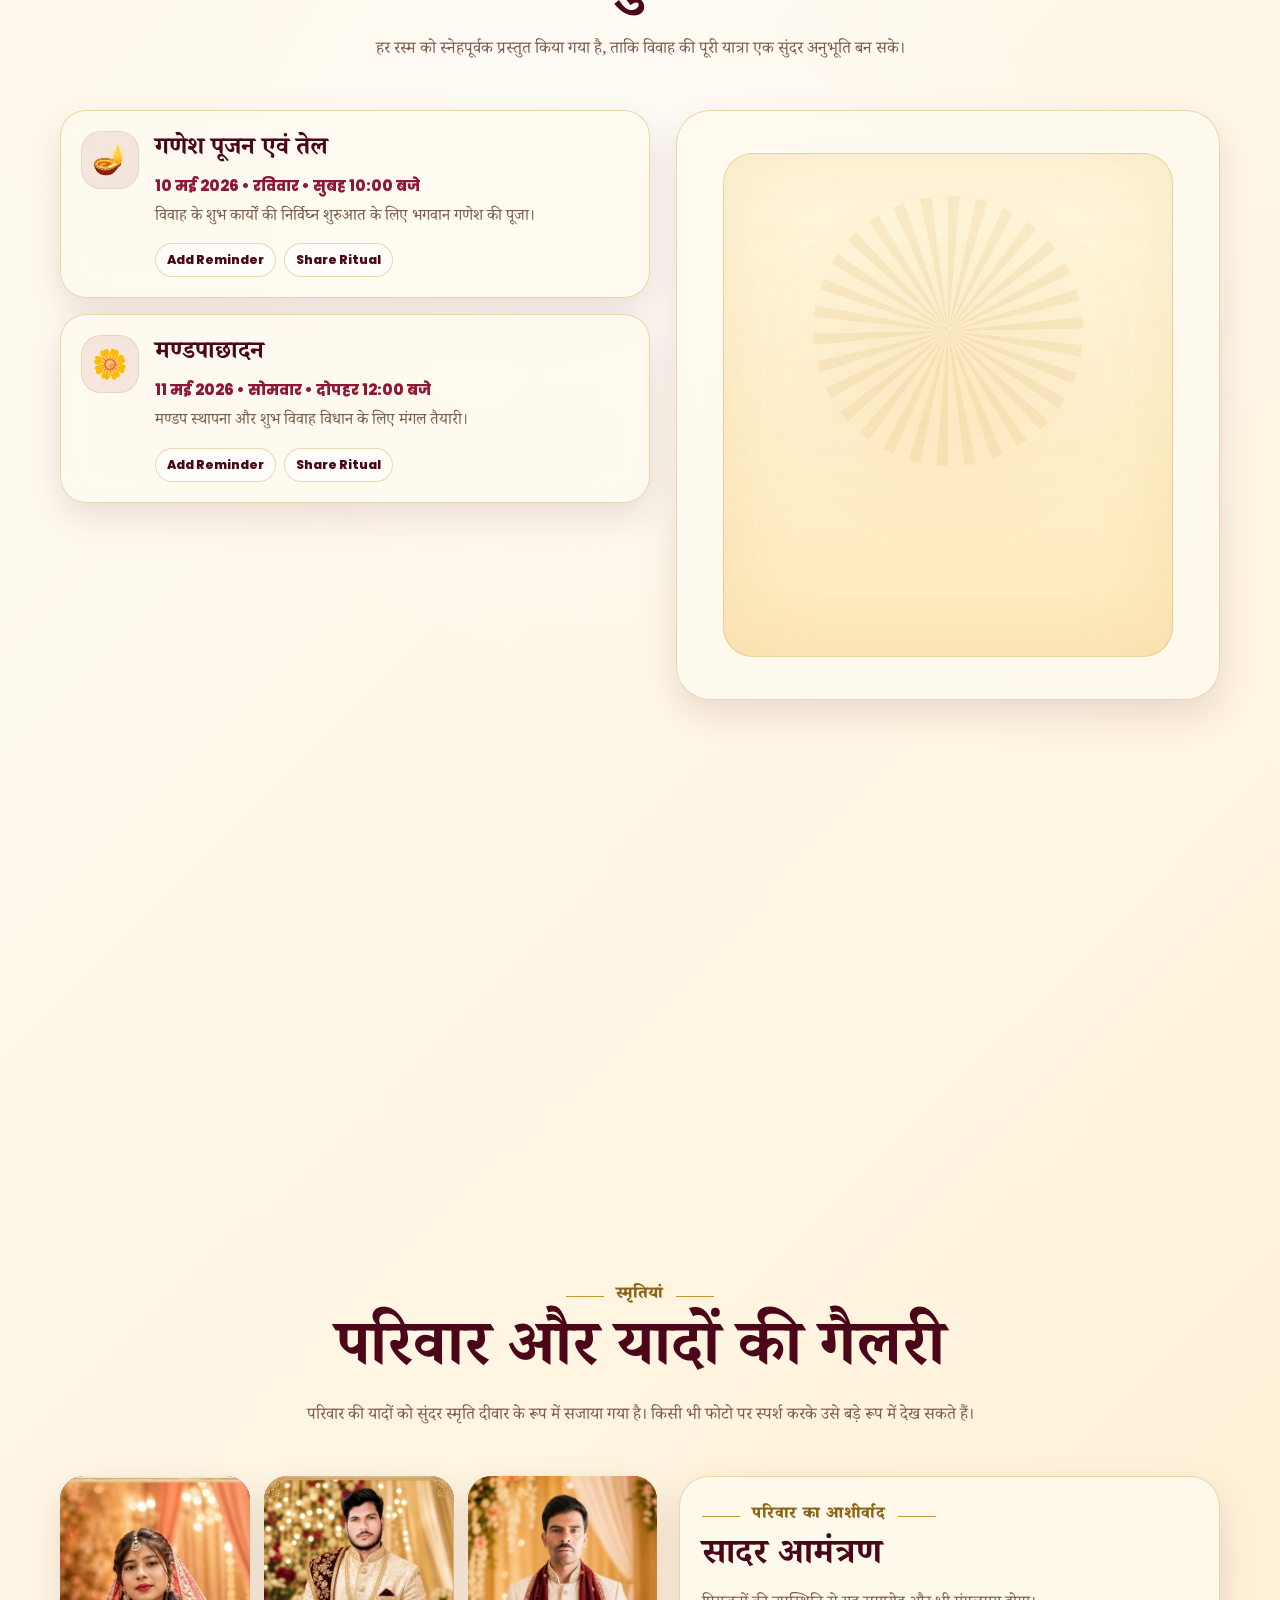
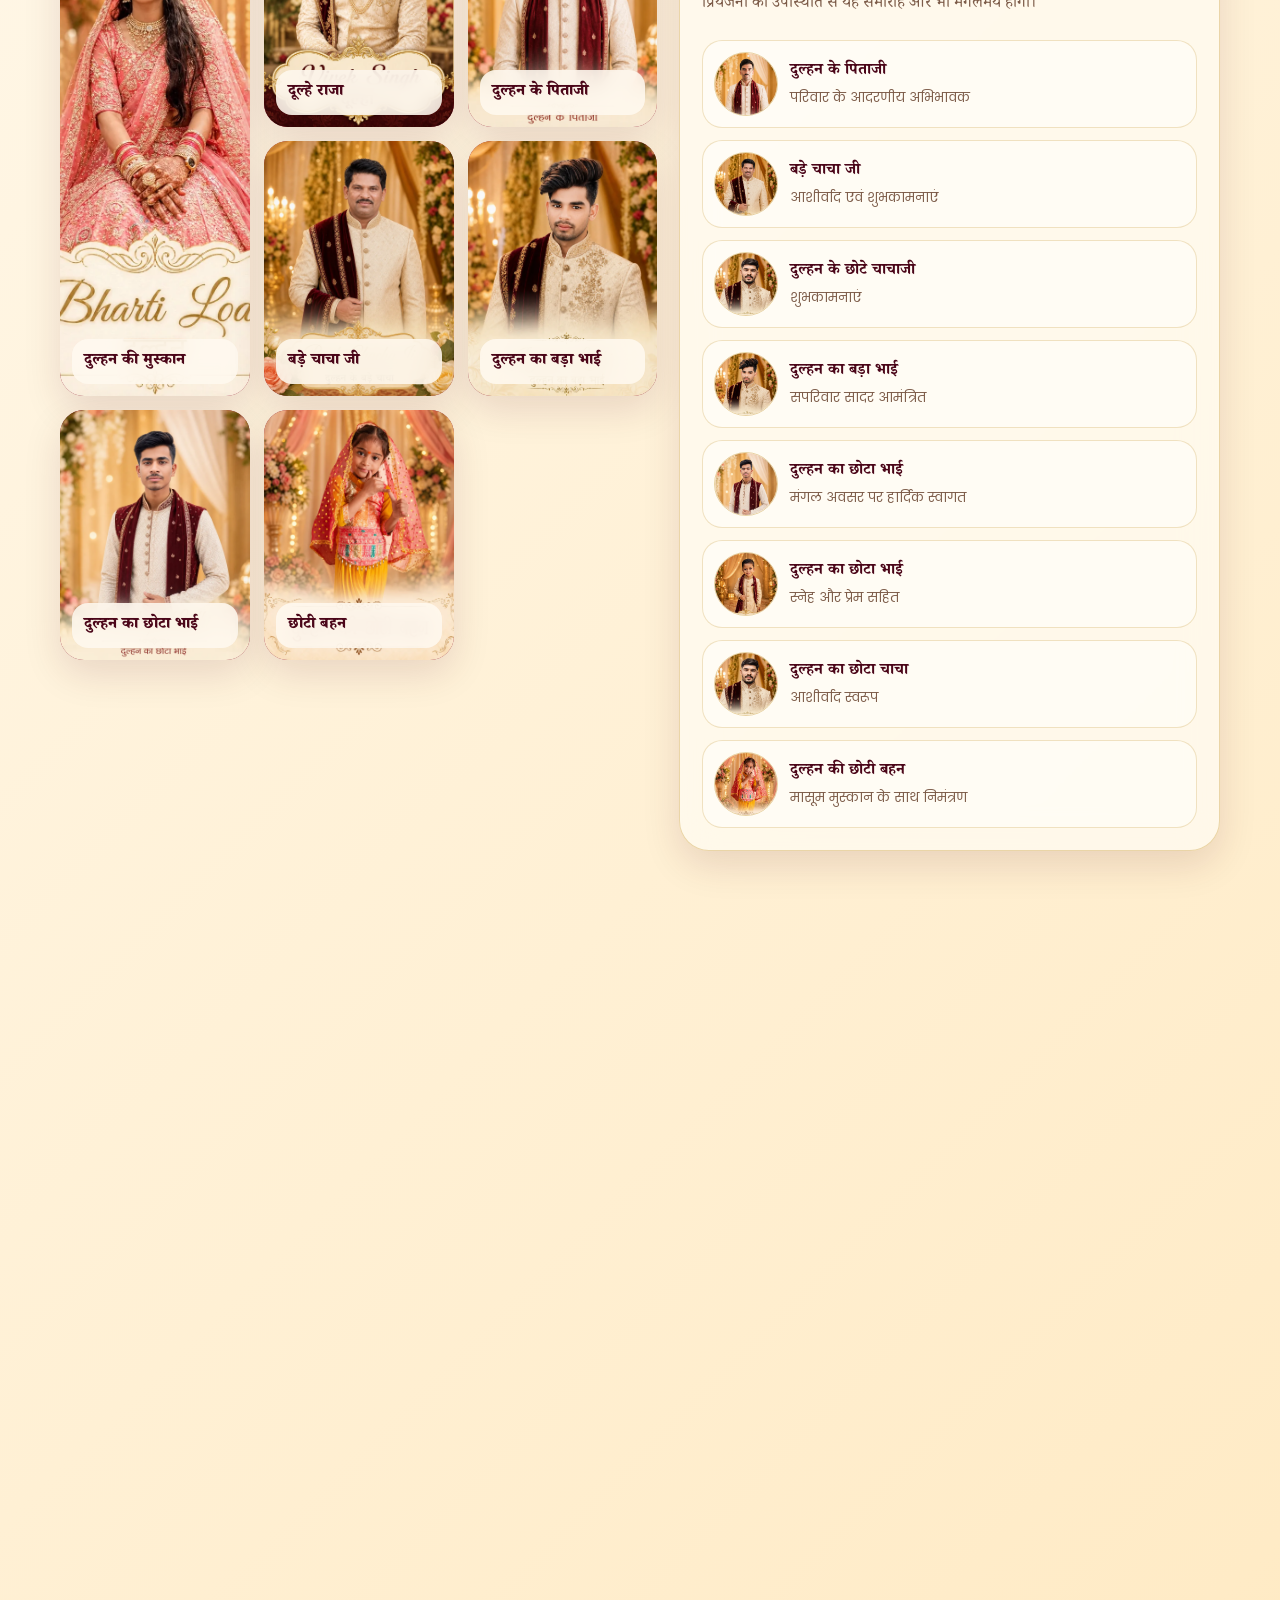
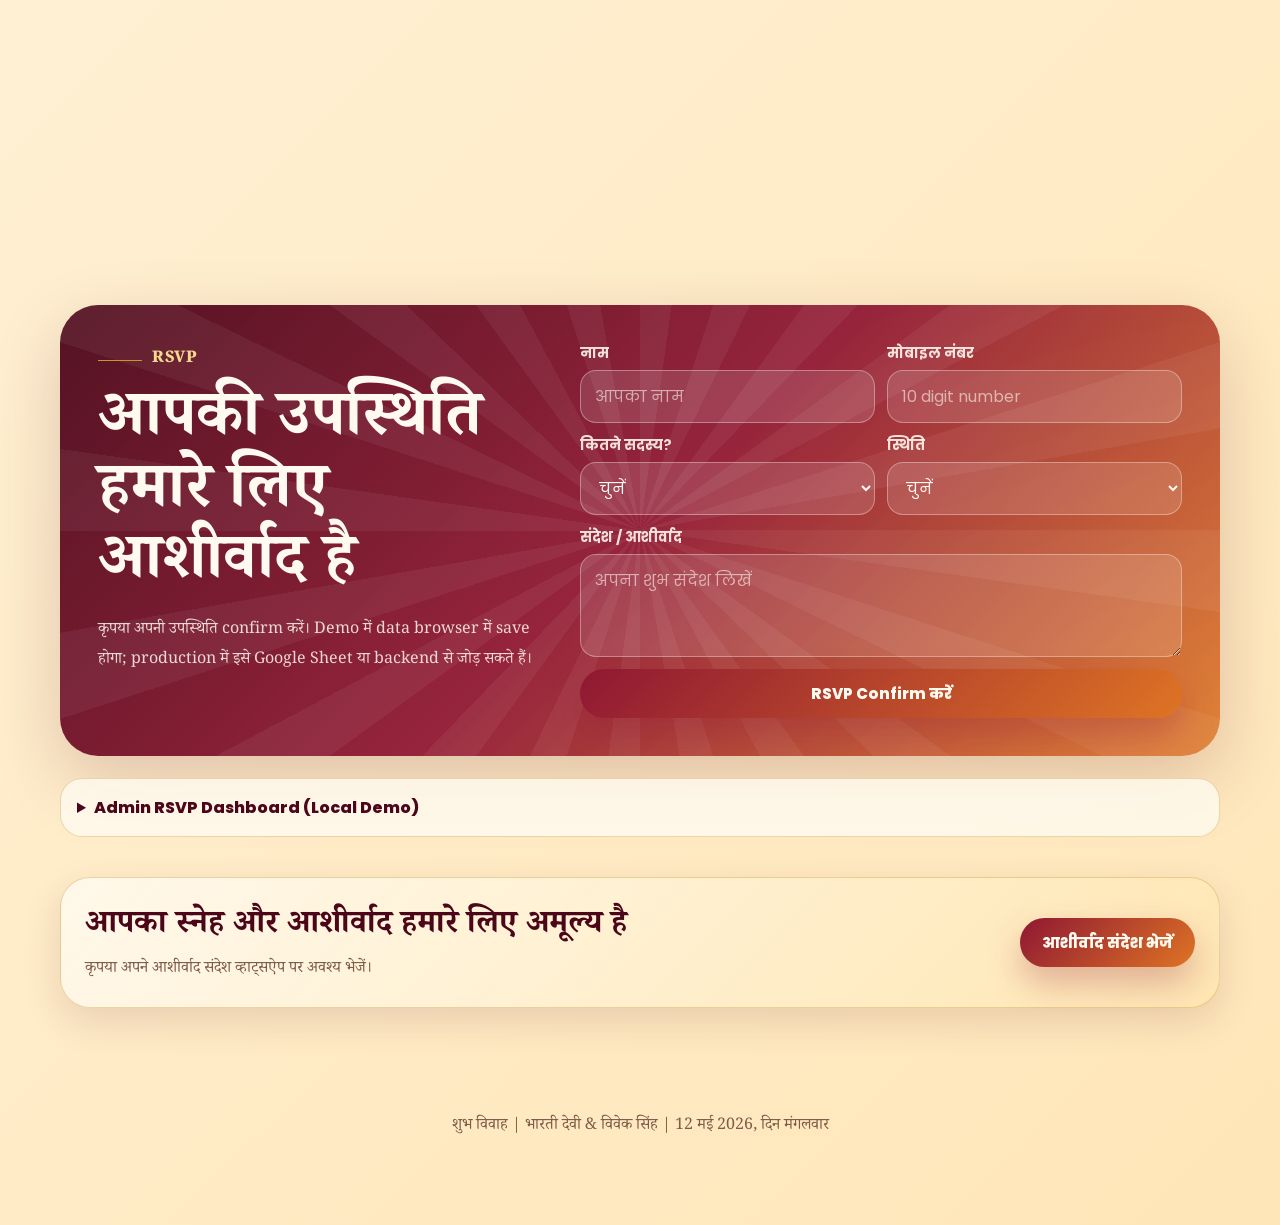
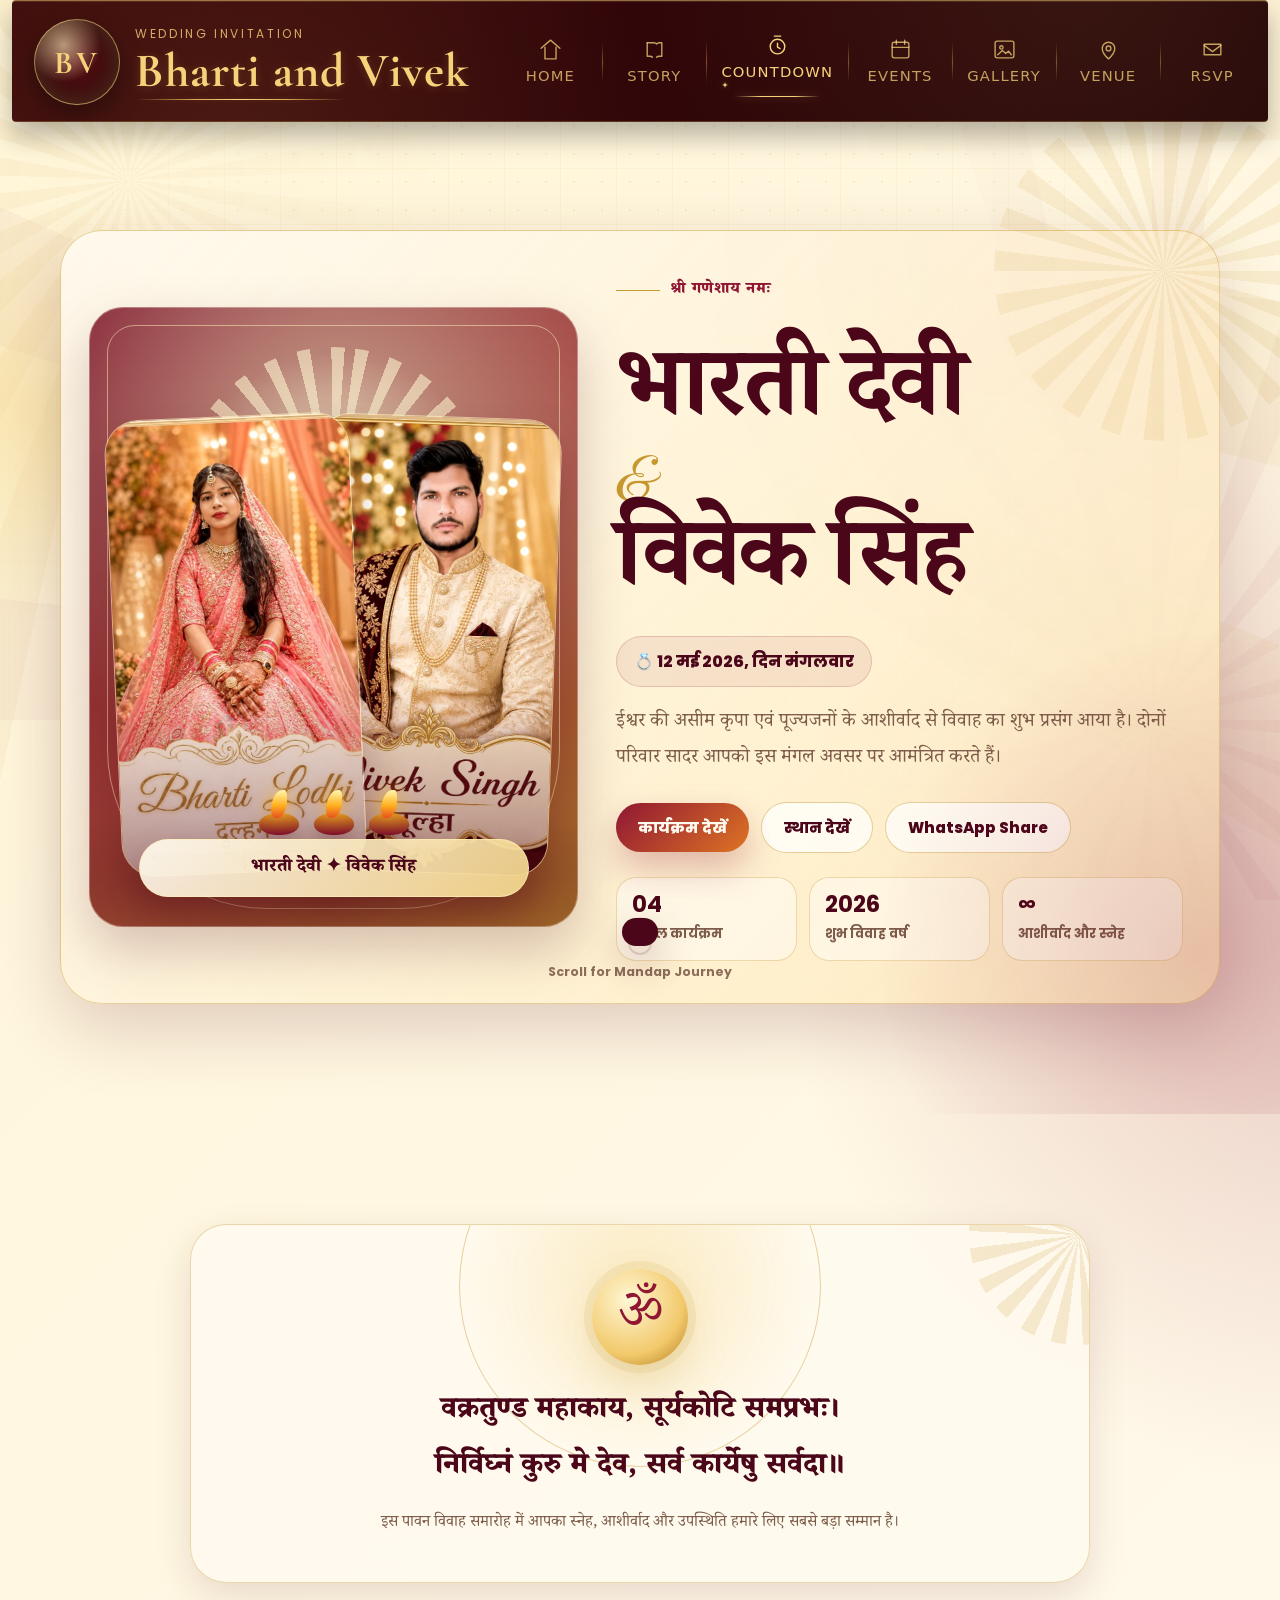
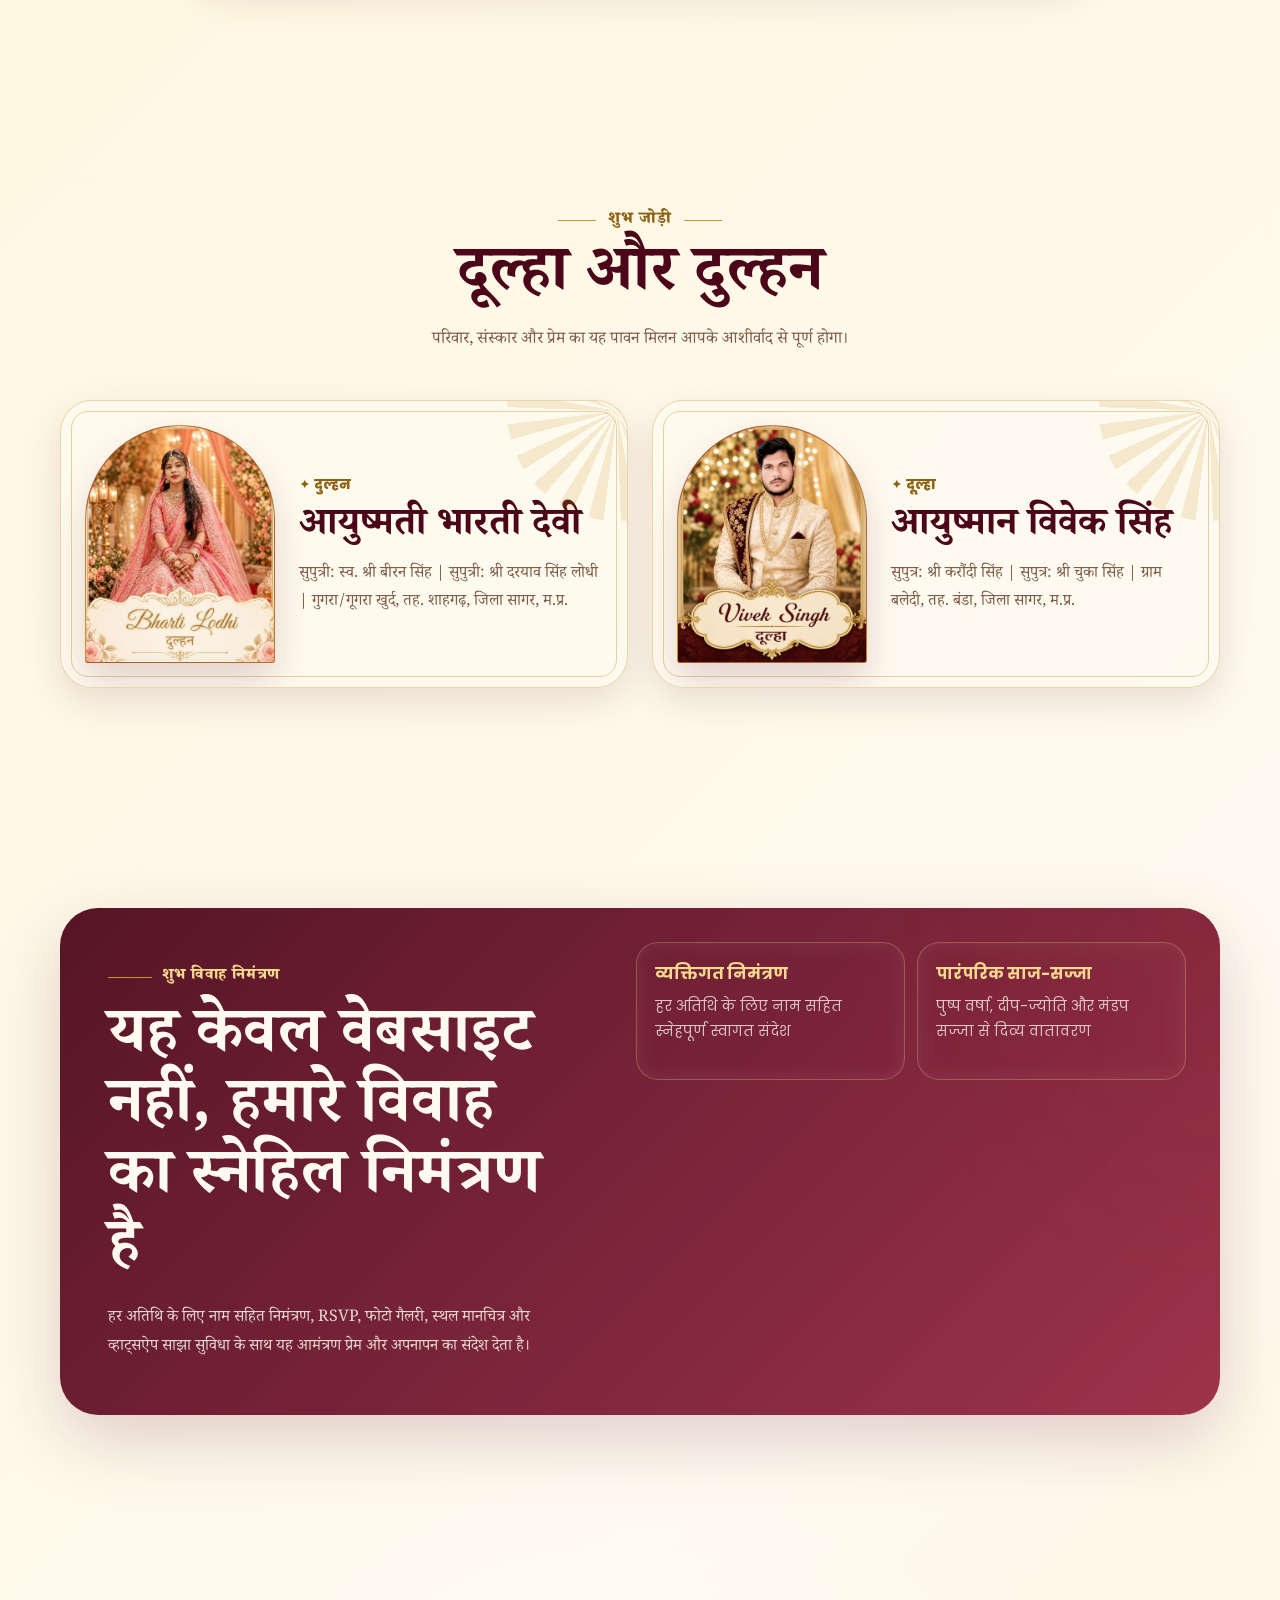
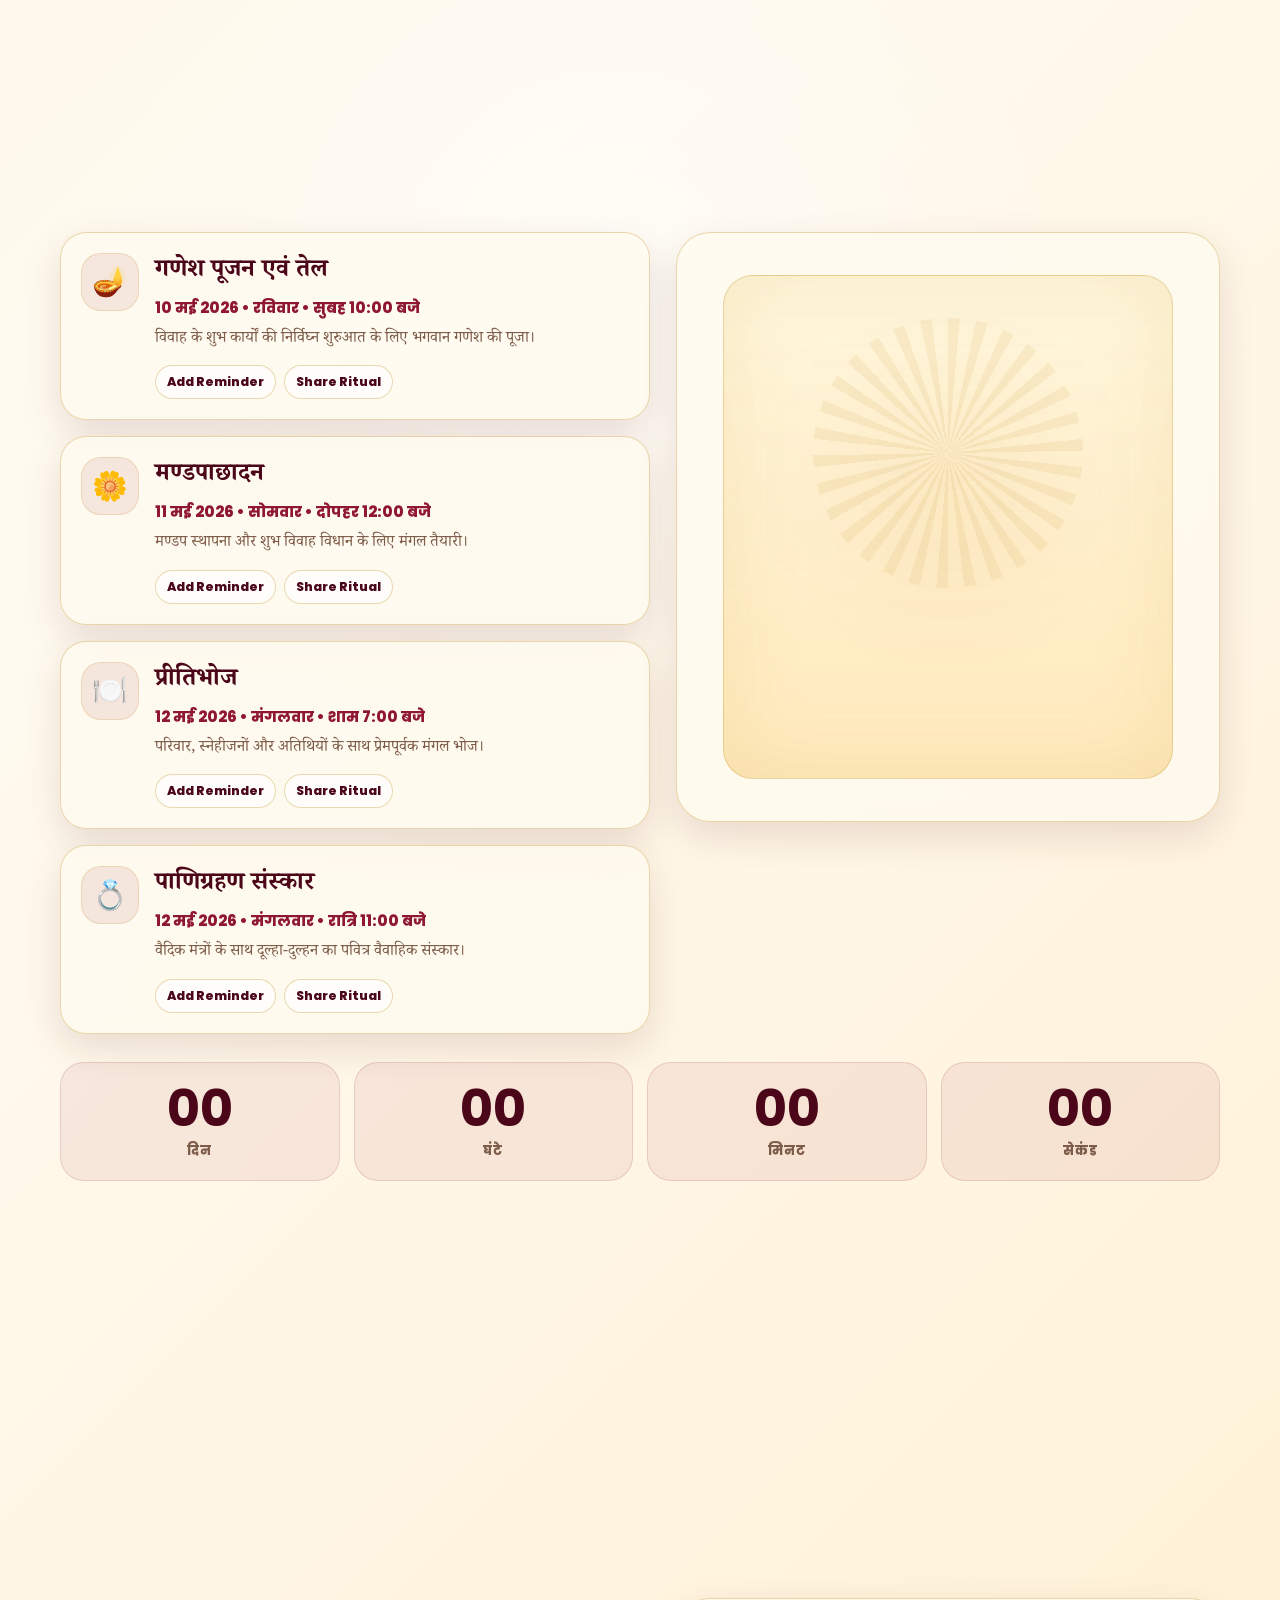
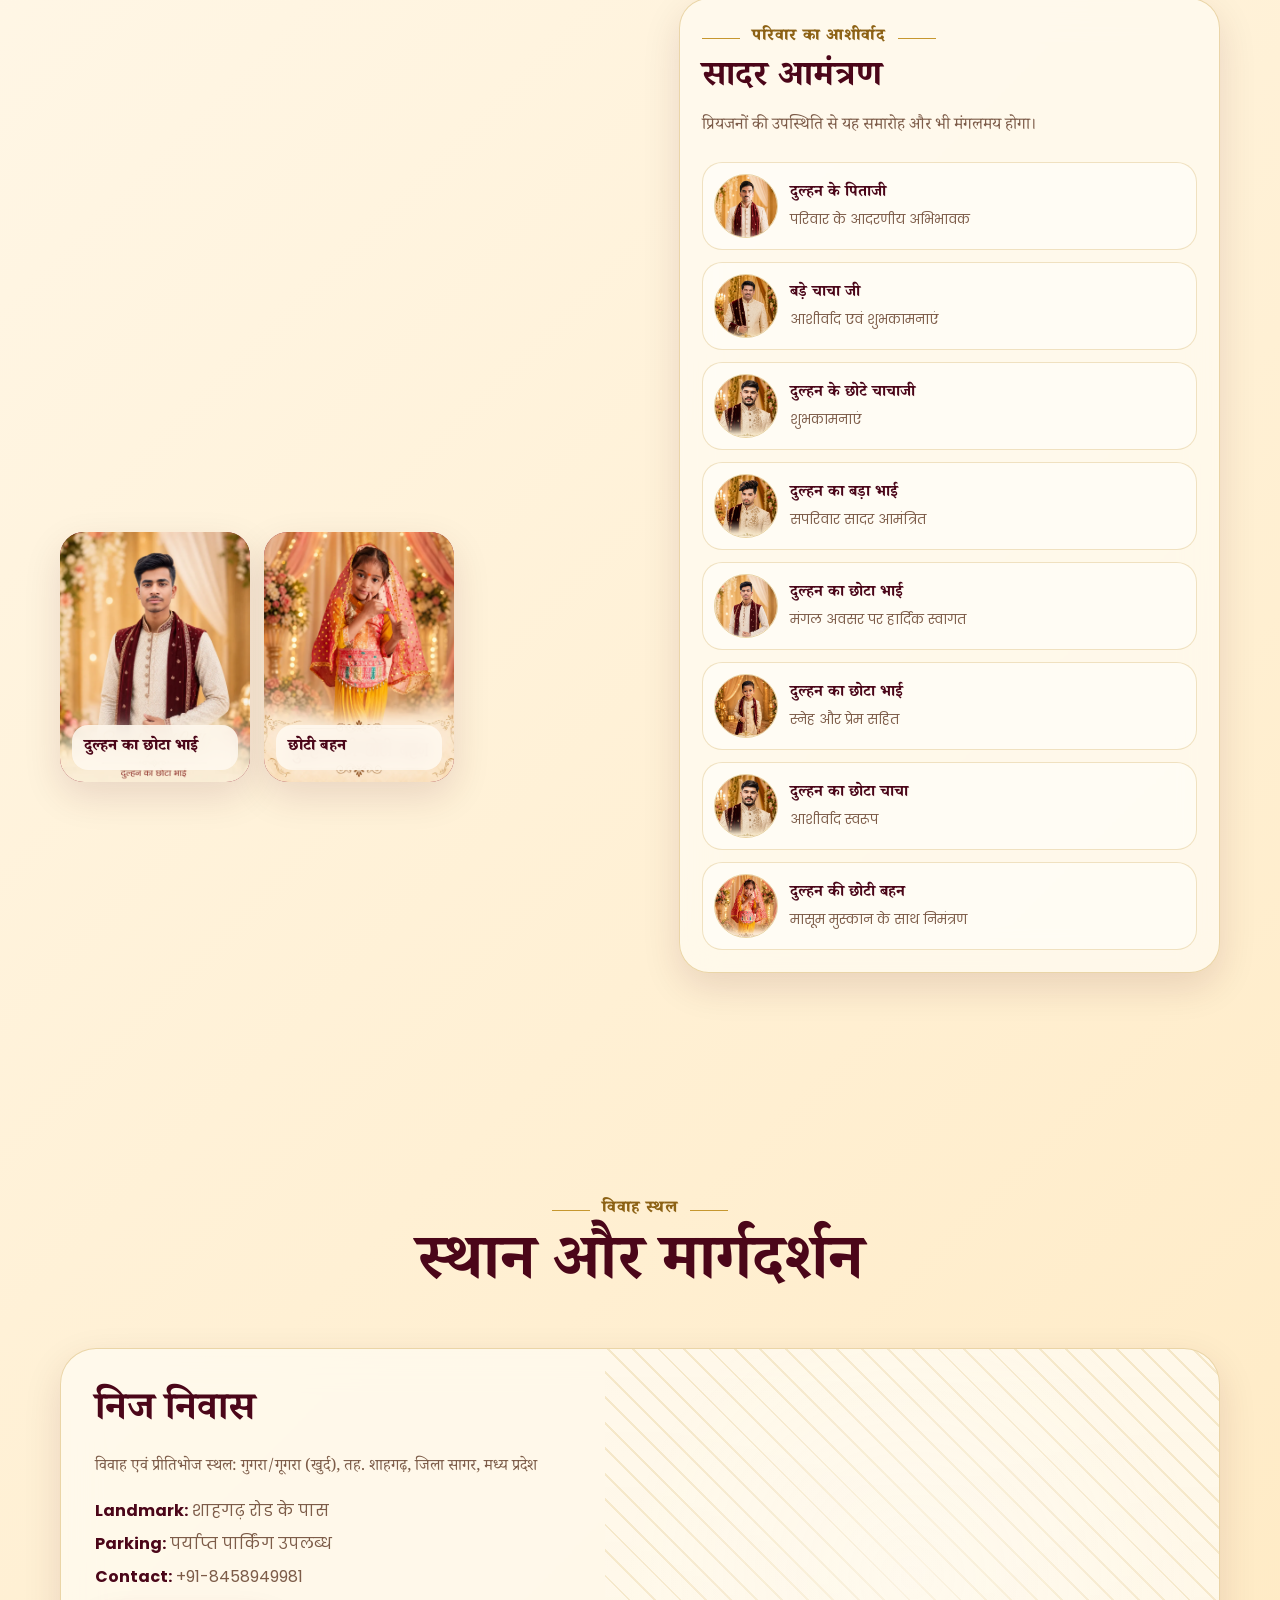
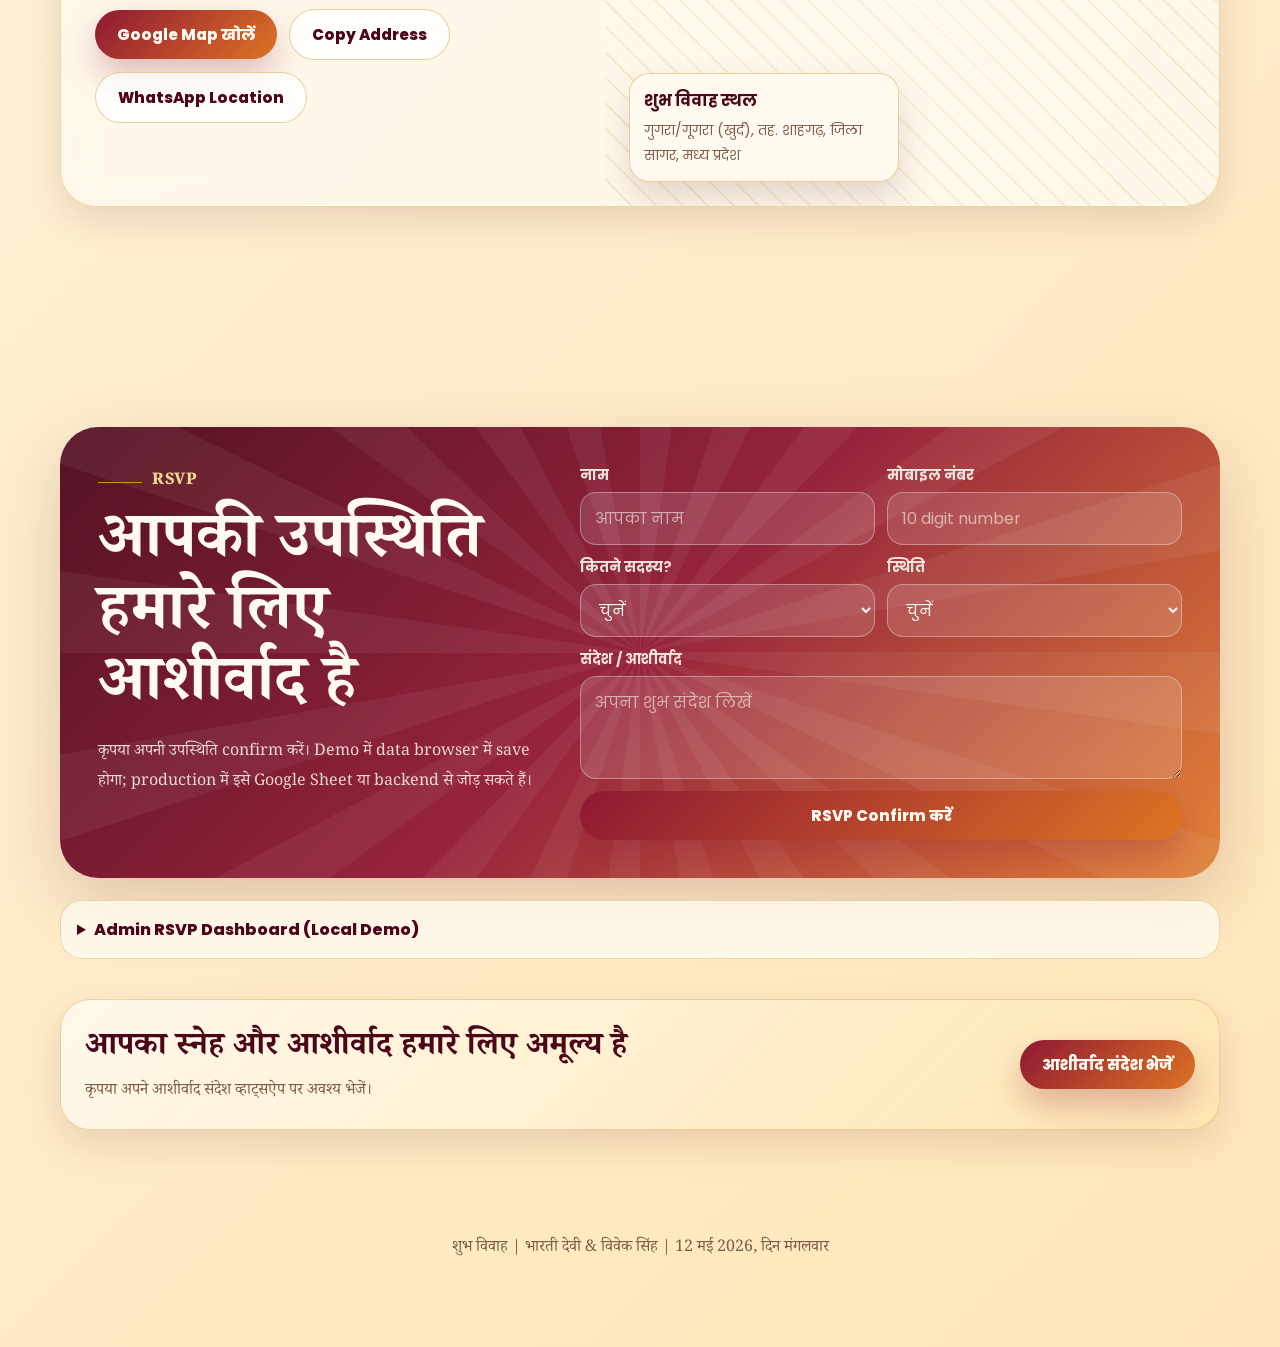
